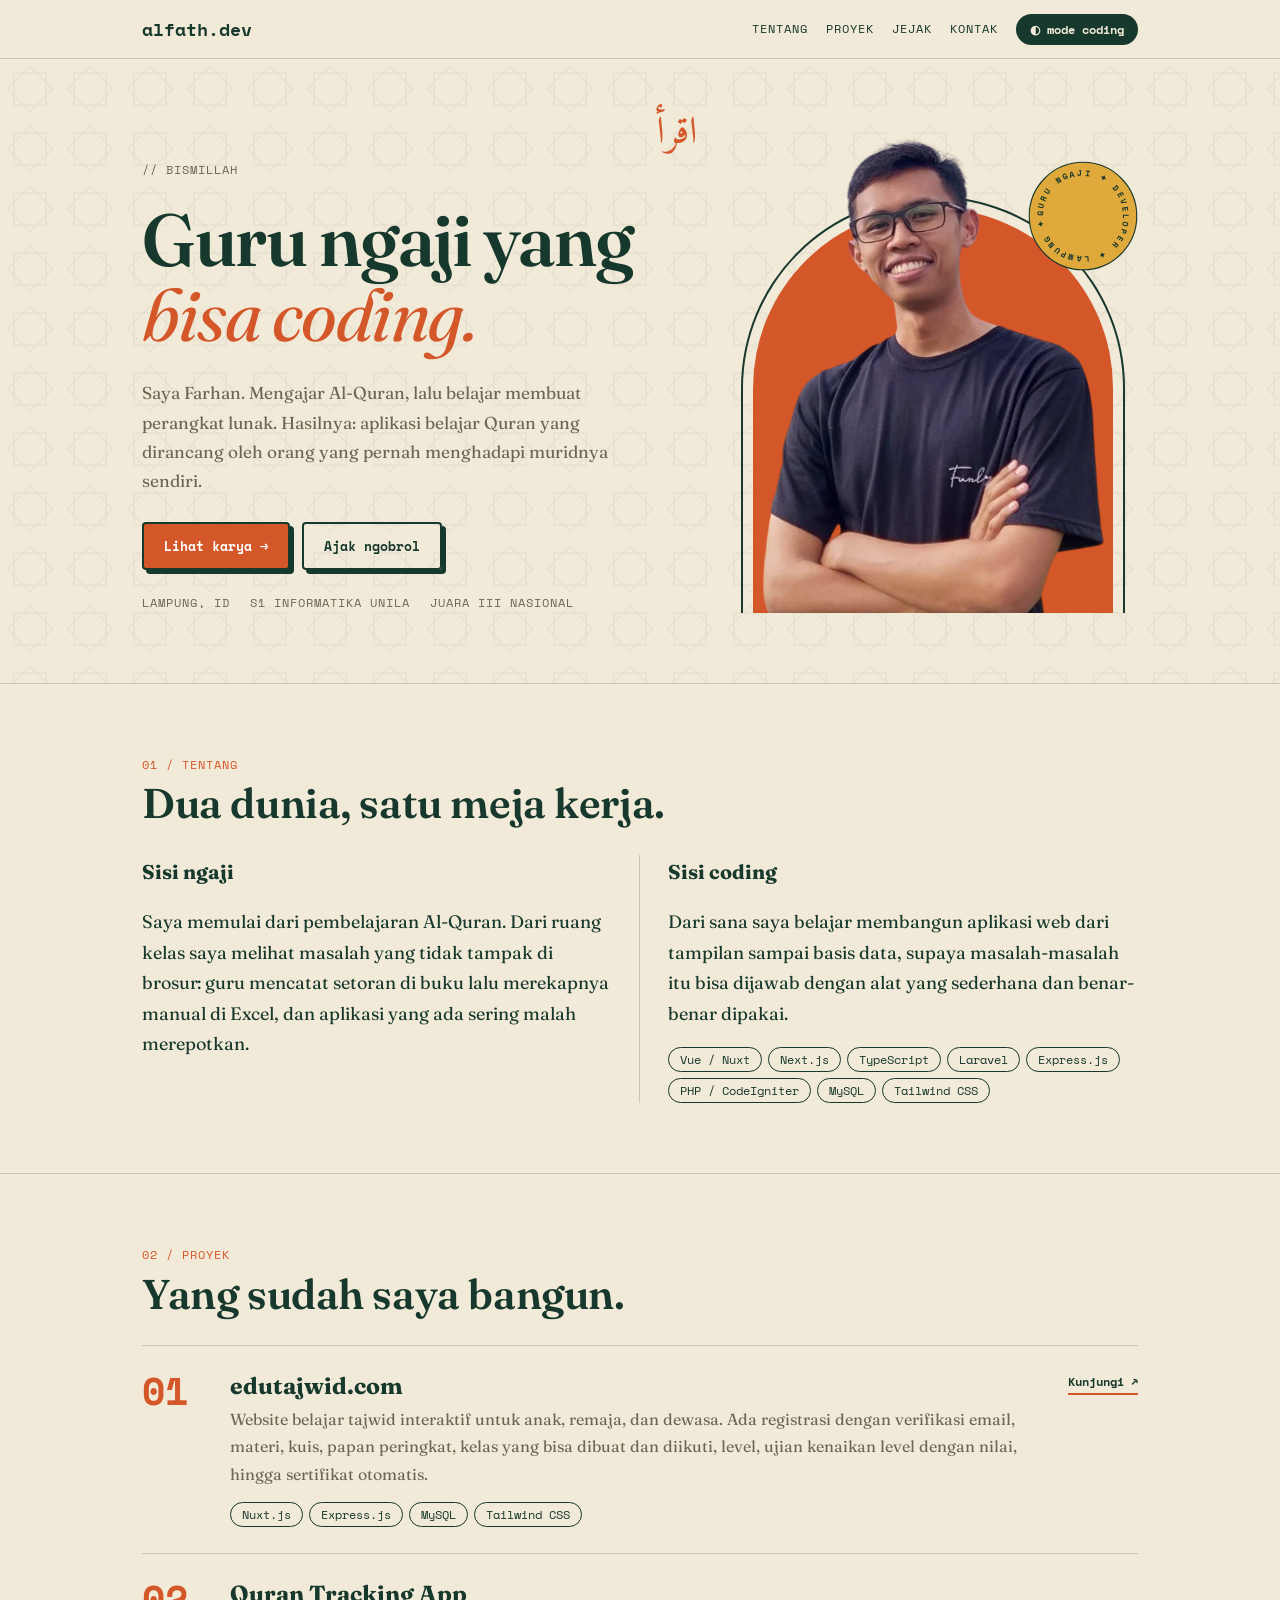
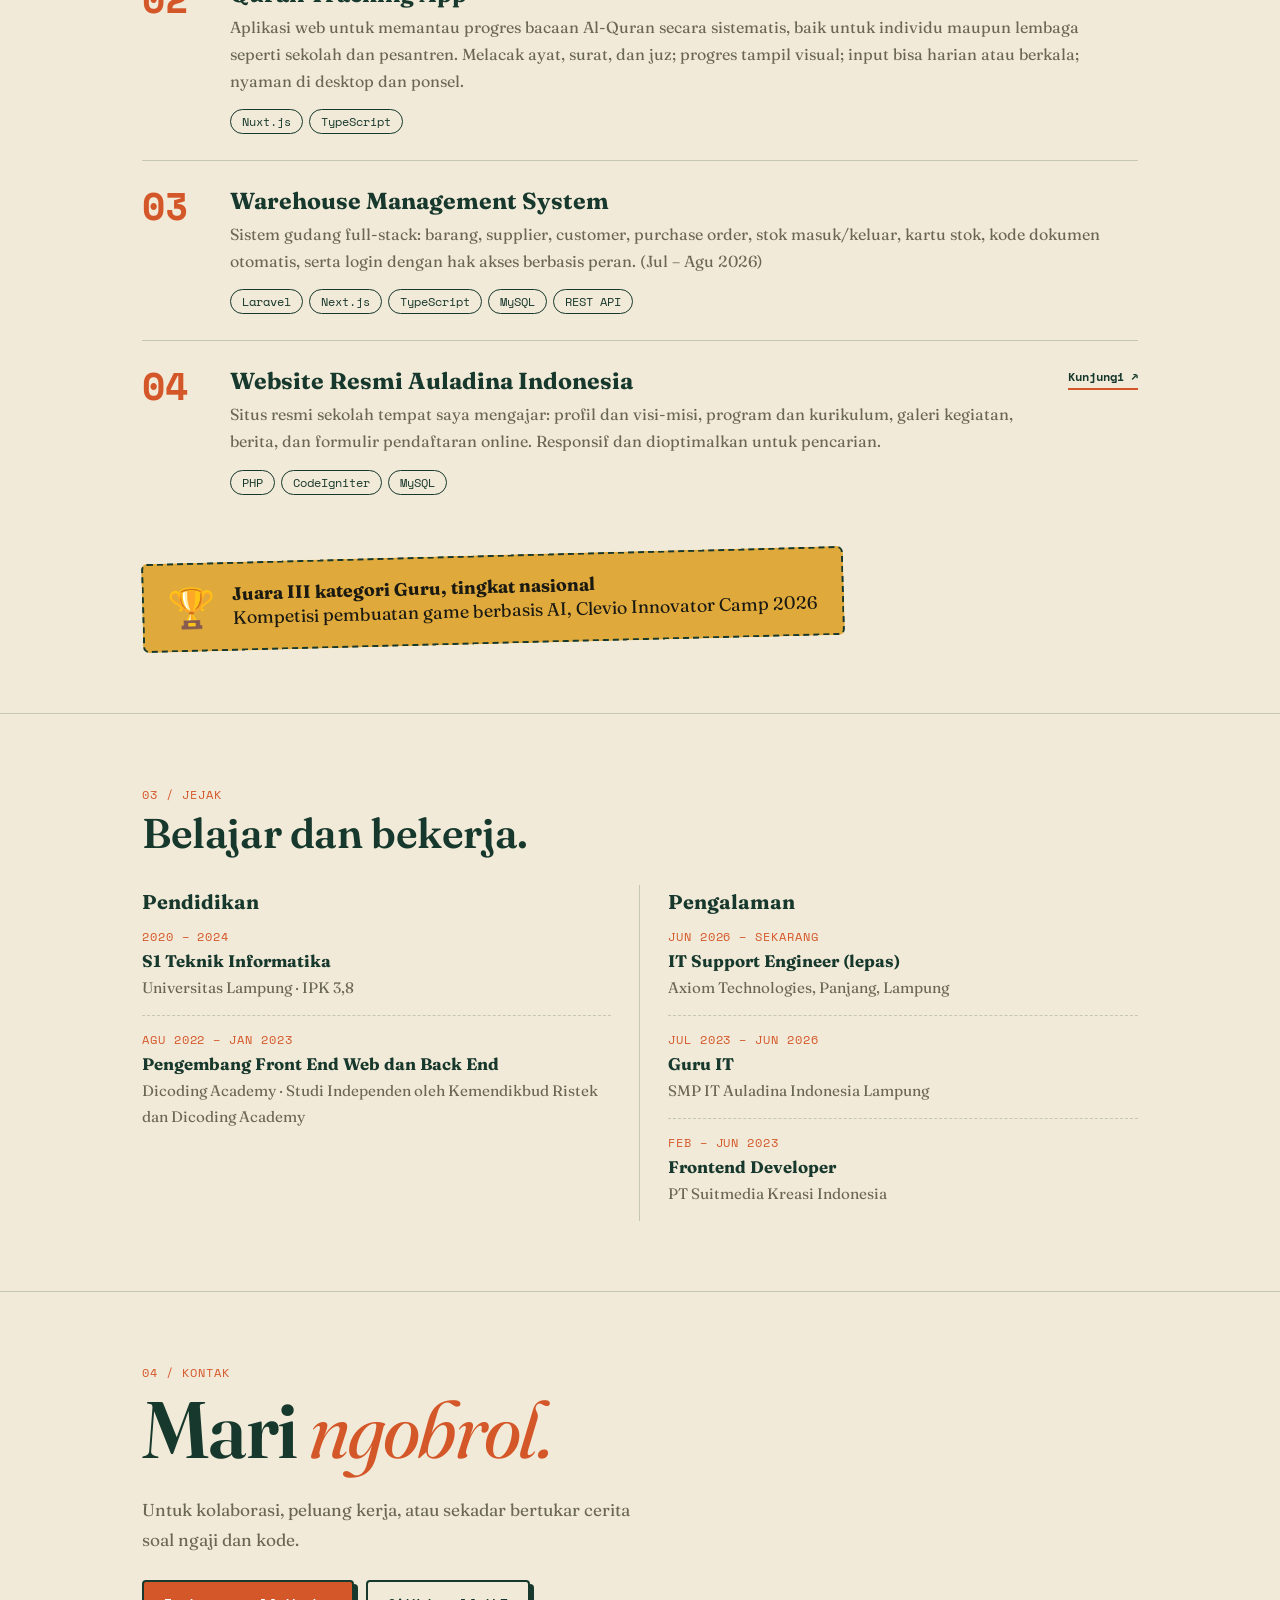
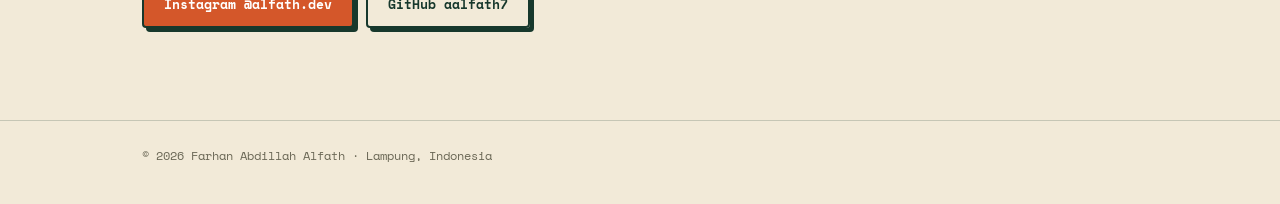
==== index.html @ 5c179ea3 "Add files via upload" ====
<!DOCTYPE html>
<html lang="id" data-mode="ngaji">
<head>
<meta charset="utf-8">
<meta name="viewport" content="width=device-width, initial-scale=1, viewport-fit=cover">
<title>Farhan Abdillah Alfath · Guru Ngaji yang Bisa Coding</title>
<meta name="description" content="Pengajar Al-Quran sekaligus software developer dari Lampung. Membangun aplikasi belajar Quran yang lahir dari ruang kelas.">
<meta property="og:title" content="Farhan Abdillah Alfath · Guru Ngaji yang Bisa Coding">
<meta property="og:description" content="Pengajar Al-Quran sekaligus software developer dari Lampung.">
<link rel="preconnect" href="https://fonts.googleapis.com">
<link rel="preconnect" href="https://fonts.gstatic.com" crossorigin>
<link href="https://fonts.googleapis.com/css2?family=Amiri:wght@400;700&family=Fraunces:ital,opsz,wght@0,9..144,400;0,9..144,600;1,9..144,400;1,9..144,600&family=Space+Mono:wght@400;700&display=swap" rel="stylesheet">
<style>
:root{--bg:#f2ead8;--ink:#17382c;--mut:#6a6755;--acc:#d4572a;--gold:#e0a93b;--line:#17382c33;--emf:"Fraunces",Georgia,serif;--emi:italic;
--serif:"Fraunces",Georgia,serif;--mono:"Space Mono",ui-monospace,Consolas,monospace;
box-sizing:border-box;padding-top:env(safe-area-inset-top,0px);padding-bottom:env(safe-area-inset-bottom,0px)}
[data-mode="coding"]{--bg:#0d1511;--ink:#d8ead6;--mut:#8da392;--acc:#9be564;--gold:#f2c14e;--line:#d8ead633;--emf:"Space Mono",ui-monospace,monospace;--emi:normal}
*{box-sizing:border-box}
html{scroll-behavior:smooth;scroll-padding-top:64px}
body{margin:0;background:var(--bg);color:var(--ink);font:400 18px/1.7 var(--serif);transition:background .4s,color .4s}
a{color:inherit}
.w{max-width:1040px;margin:0 auto;padding:0 22px}
.mono{font-family:var(--mono);font-size:.78rem;letter-spacing:.08em;text-transform:uppercase}
nav{position:sticky;top:0;z-index:9;background:var(--bg);border-bottom:1px solid var(--line)}
nav .w{display:flex;align-items:center;justify-content:space-between;height:58px;gap:12px}
nav a{text-decoration:none;margin-right:18px}
nav a.logo{font-family:var(--mono);font-weight:700;margin:0}
nav .links{display:flex;align-items:center}
#mode{font:700 .75rem var(--mono);background:var(--ink);color:var(--bg);border:0;border-radius:99px;padding:7px 14px;cursor:pointer;white-space:nowrap}
.hero{position:relative;padding:56px 0 70px;overflow:hidden}
.hero::before{content:"";position:absolute;inset:0;background:var(--ink);opacity:.07;-webkit-mask:url("data:image/svg+xml,%3Csvg xmlns='http://www.w3.org/2000/svg' width='60' height='60'%3E%3Cg fill='none' stroke='black' stroke-width='1'%3E%3Crect x='14' y='14' width='32' height='32'/%3E%3Crect x='14' y='14' width='32' height='32' transform='rotate(45 30 30)'/%3E%3C/g%3E%3C/svg%3E");mask:url("data:image/svg+xml,%3Csvg xmlns='http://www.w3.org/2000/svg' width='60' height='60'%3E%3Cg fill='none' stroke='black' stroke-width='1'%3E%3Crect x='14' y='14' width='32' height='32'/%3E%3Crect x='14' y='14' width='32' height='32' transform='rotate(45 30 30)'/%3E%3C/g%3E%3C/svg%3E")}
.hero .w{position:relative;display:grid;grid-template-columns:1.15fr .85fr;gap:30px;align-items:end}
.ar{font-family:"Amiri",serif;direction:rtl;color:var(--acc);font-size:2.4rem;line-height:1;display:block}
h1{font-weight:600;font-size:clamp(2.4rem,7vw,4.6rem);line-height:1.02;margin:.25em 0 .35em;letter-spacing:-.02em}
h1 em{font-family:var(--emf);font-style:var(--emi);font-weight:400;color:var(--acc);display:inline-block}
.lead{max-width:520px;color:var(--mut);font-size:1.08rem}
.cta{display:flex;flex-wrap:wrap;gap:12px;margin:26px 0 22px}
.btn{font:700 .82rem var(--mono);text-decoration:none;padding:12px 20px;border:2px solid var(--ink);border-radius:4px;box-shadow:4px 4px 0 var(--ink);transition:transform .15s,box-shadow .15s}
.btn:hover{transform:translate(2px,2px);box-shadow:2px 2px 0 var(--ink)}
.btn.f{background:var(--acc);color:#fff;border-color:var(--ink)}
[data-mode="coding"] .btn.f{color:#0d1511}
.facts{display:flex;flex-wrap:wrap;gap:8px 20px;color:var(--mut)}
.frame{position:relative;width:min(360px,80vw);aspect-ratio:460/616;justify-self:center}
.arch{position:absolute;inset:16% 0 0;background:var(--acc);border-radius:999px 999px 0 0}
.arch::after{content:"";position:absolute;inset:-12px -12px 0;border:2px solid var(--ink);border-bottom:0;border-radius:999px 999px 0 0}
.frame img{position:absolute;left:0;bottom:0;width:100%;height:auto;z-index:2}
.seal{position:absolute;right:-26px;top:6%;width:112px;z-index:3;animation:spin 22s linear infinite}
.seal text{font:700 14.5px var(--mono);fill:var(--ink);letter-spacing:1px}
.seal circle{fill:var(--gold);stroke:var(--ink);stroke-width:2}
@keyframes spin{to{transform:rotate(360deg)}}
@media (prefers-reduced-motion:reduce){.seal{animation:none}html{scroll-behavior:auto}}
section{padding:70px 0;border-top:1px solid var(--line)}
.lab{color:var(--acc);display:block;margin-bottom:6px}
h2{font-size:clamp(1.8rem,4.5vw,2.6rem);font-weight:600;line-height:1.1;margin:0 0 28px;letter-spacing:-.01em}
.two{display:grid;grid-template-columns:1fr 1fr;gap:0}
.col{padding:0 28px}
.col:first-child{padding-left:0;border-right:1px solid var(--line)}
.col:last-child{padding-right:0}
.col h3{font-size:1.25rem;margin:0 0 8px}
.chips{display:flex;flex-wrap:wrap;gap:6px;margin:14px 0 0;padding:0;list-style:none}
.chips li{font:.74rem var(--mono);border:1px solid var(--ink);border-radius:99px;padding:3px 11px}
.proj{display:grid;grid-template-columns:70px 1fr auto;gap:18px;padding:26px 0;border-top:1px solid var(--line);transition:padding .25s}
.proj:last-child{border-bottom:1px solid var(--line)}
.proj:hover{padding-left:12px}
.num{font:700 2.4rem/1 var(--mono);color:var(--acc)}
.proj h3{font-size:1.45rem;margin:0 0 6px;line-height:1.2}
.proj p{margin:0 0 6px;color:var(--mut);font-size:1rem}
.go{align-self:start;font:700 .78rem var(--mono);text-decoration:none;border-bottom:2px solid var(--acc);padding-bottom:2px;white-space:nowrap}
.rows{list-style:none;margin:0;padding:0}
.rows li{padding:14px 0;border-top:1px dashed var(--line)}
.rows li:first-child{border-top:0;padding-top:0}
.rows b{display:block;font-size:1.05rem}
.rows span{color:var(--mut);font-size:.95rem;display:block}
.rows .mono{color:var(--acc);font-size:.72rem}
.stamp{display:inline-flex;gap:16px;align-items:center;margin-top:34px;padding:18px 24px;border:2px dashed var(--ink);background:var(--gold);color:#1a1a12;transform:rotate(-1.5deg);border-radius:6px}
.stamp big{font-size:2.4rem;line-height:1}
.stamp p{margin:0;line-height:1.35}
.big{font-size:clamp(2.2rem,8vw,5rem);font-weight:600;line-height:1;letter-spacing:-.02em;margin:0 0 26px}
.big em{font-family:var(--emf);font-style:var(--emi);font-weight:400;color:var(--acc)}
footer{padding:26px 0 40px;border-top:1px solid var(--line);color:var(--mut);font:.75rem var(--mono)}
@media (max-width:780px){.hero .w{grid-template-columns:1fr}.frame{order:-1;margin:6px auto 10px}.two{grid-template-columns:1fr}.col,.col:first-child,.col:last-child{padding:0;border:0;margin-bottom:34px}.proj{grid-template-columns:48px 1fr}.go{grid-column:2}.num{font-size:1.7rem}nav .links a{display:none}}
</style>
</head>
<body>
<nav><div class="w"><a class="logo" href="#">alfath.dev</a><div class="links"><a class="mono" href="#tentang">Tentang</a><a class="mono" href="#proyek">Proyek</a><a class="mono" href="#jejak">Jejak</a><a class="mono" href="#kontak">Kontak</a><button id="mode" type="button">◐ mode coding</button></div></div></nav>

<header class="hero"><div class="w">
  <div>
    <span class="ar" aria-hidden="true">اقرأ</span>
    <span class="mono" style="color:var(--mut)">// bismillah</span>
    <h1>Guru ngaji yang <em>bisa coding.</em></h1>
    <p class="lead">Saya Farhan. Mengajar Al-Quran, lalu belajar membuat perangkat lunak. Hasilnya: aplikasi belajar Quran yang dirancang oleh orang yang pernah menghadapi muridnya sendiri.</p>
    <div class="cta"><a class="btn f" href="#proyek">Lihat karya →</a><a class="btn" href="#kontak">Ajak ngobrol</a></div>
    <div class="facts mono"><span>Lampung, ID</span><span>S1 Informatika Unila</span><span>Juara III Nasional</span></div>
  </div>
  <div class="frame">
    <div class="arch"></div>
    <img src="foto.webp" alt="Foto Farhan Abdillah Alfath, tersenyum dengan tangan bersedekap" width="460" height="616">
    <svg class="seal" viewBox="0 0 200 200" aria-hidden="true"><circle cx="100" cy="100" r="96"/><defs><path id="ring" d="M100,100 m-72,0 a72,72 0 1,1 144,0 a72,72 0 1,1 -144,0"/></defs><text><textPath href="#ring" textLength="445">GURU NGAJI ✦ DEVELOPER ✦ LAMPUNG ✦</textPath></text></svg>
  </div>
</div></header>

<section id="tentang"><div class="w">
  <span class="lab mono">01 / Tentang</span>
  <h2>Dua dunia, satu meja kerja.</h2>
  <div class="two">
    <div class="col"><h3>Sisi ngaji</h3><p>Saya memulai dari pembelajaran Al-Quran. Dari ruang kelas saya melihat masalah yang tidak tampak di brosur: guru mencatat setoran di buku lalu merekapnya manual di Excel, dan aplikasi yang ada sering malah merepotkan.</p></div>
    <div class="col"><h3>Sisi coding</h3><p>Dari sana saya belajar membangun aplikasi web dari tampilan sampai basis data, supaya masalah-masalah itu bisa dijawab dengan alat yang sederhana dan benar-benar dipakai.</p>
      <ul class="chips"><li>Vue / Nuxt</li><li>Next.js</li><li>TypeScript</li><li>Laravel</li><li>Express.js</li><li>PHP / CodeIgniter</li><li>MySQL</li><li>Tailwind CSS</li></ul></div>
  </div>
</div></section>

<section id="proyek"><div class="w">
  <span class="lab mono">02 / Proyek</span>
  <h2>Yang sudah saya bangun.</h2>
  <article class="proj"><div class="num">01</div><div>
    <h3>edutajwid.com</h3>
    <p>Website belajar tajwid interaktif untuk anak, remaja, dan dewasa. Ada registrasi dengan verifikasi email, materi, kuis, papan peringkat, kelas yang bisa dibuat dan diikuti, level, ujian kenaikan level dengan nilai, hingga sertifikat otomatis.</p>
    <ul class="chips"><li>Nuxt.js</li><li>Express.js</li><li>MySQL</li><li>Tailwind CSS</li></ul></div>
    <a class="go" href="https://edutajwid.com" target="_blank" rel="noopener">Kunjungi ↗</a></article>
  <article class="proj"><div class="num">02</div><div>
    <h3>Quran Tracking App</h3>
    <p>Aplikasi web untuk memantau progres bacaan Al-Quran secara sistematis, baik untuk individu maupun lembaga seperti sekolah dan pesantren. Melacak ayat, surat, dan juz; progres tampil visual; input bisa harian atau berkala; nyaman di desktop dan ponsel.</p>
    <ul class="chips"><li>Nuxt.js</li><li>TypeScript</li></ul></div></article>
  <article class="proj"><div class="num">03</div><div>
    <h3>Warehouse Management System</h3>
    <p>Sistem gudang full-stack: barang, supplier, customer, purchase order, stok masuk/keluar, kartu stok, kode dokumen otomatis, serta login dengan hak akses berbasis peran. (Jul – Agu 2026)</p>
    <ul class="chips"><li>Laravel</li><li>Next.js</li><li>TypeScript</li><li>MySQL</li><li>REST API</li></ul></div></article>
  <article class="proj"><div class="num">04</div><div>
    <h3>Website Resmi Auladina Indonesia</h3>
    <p>Situs resmi sekolah tempat saya mengajar: profil dan visi-misi, program dan kurikulum, galeri kegiatan, berita, dan formulir pendaftaran online. Responsif dan dioptimalkan untuk pencarian.</p>
    <ul class="chips"><li>PHP</li><li>CodeIgniter</li><li>MySQL</li></ul></div>
    <a class="go" href="https://auladinaindonesia.sch.id" target="_blank" rel="noopener">Kunjungi ↗</a></article>
  <div class="stamp"><big>🏆</big><p><b>Juara III kategori Guru, tingkat nasional</b><br>Kompetisi pembuatan game berbasis AI, Clevio Innovator Camp 2026</p></div>
</div></section>

<section id="jejak"><div class="w">
  <span class="lab mono">03 / Jejak</span>
  <h2>Belajar dan bekerja.</h2>
  <div class="two">
    <div class="col"><h3>Pendidikan</h3>
      <ul class="rows">
        <li><span class="mono">2020 – 2024</span><b>S1 Teknik Informatika</b><span>Universitas Lampung · IPK 3,8</span></li>
        <li><span class="mono">Agu 2022 – Jan 2023</span><b>Pengembang Front End Web dan Back End</b><span>Dicoding Academy · Studi Independen oleh Kemendikbud Ristek dan Dicoding Academy</span></li>
      </ul></div>
    <div class="col"><h3>Pengalaman</h3>
      <ul class="rows">
        <li><span class="mono">Jun 2026 – sekarang</span><b>IT Support Engineer (lepas)</b><span>Axiom Technologies, Panjang, Lampung</span></li>
        <li><span class="mono">Jul 2023 – Jun 2026</span><b>Guru IT</b><span>SMP IT Auladina Indonesia Lampung</span></li>
        <li><span class="mono">Feb – Jun 2023</span><b>Frontend Developer</b><span>PT Suitmedia Kreasi Indonesia</span></li>
      </ul></div>
  </div>
</div></section>

<section id="kontak"><div class="w">
  <span class="lab mono">04 / Kontak</span>
  <p class="big">Mari <em>ngobrol.</em></p>
  <p class="lead" style="margin-bottom:24px">Untuk kolaborasi, peluang kerja, atau sekadar bertukar cerita soal ngaji dan kode.</p>
  <div class="cta"><a class="btn f" href="https://instagram.com/alfath.dev" target="_blank" rel="noopener">Instagram @alfath.dev</a><a class="btn" href="https://github.com/aalfath7" target="_blank" rel="noopener">GitHub aalfath7</a></div>
</div></section>

<footer><div class="w">© 2026 Farhan Abdillah Alfath · Lampung, Indonesia</div></footer>

<script>
const r=document.documentElement,b=document.getElementById("mode");
function setMode(m){r.dataset.mode=m;b.textContent=m==="coding"?"◐ mode ngaji":"◐ mode coding"}
setMode(matchMedia("(prefers-color-scheme: dark)").matches?"coding":"ngaji");
b.onclick=()=>setMode(r.dataset.mode==="coding"?"ngaji":"coding");
</script>
</body>
</html>
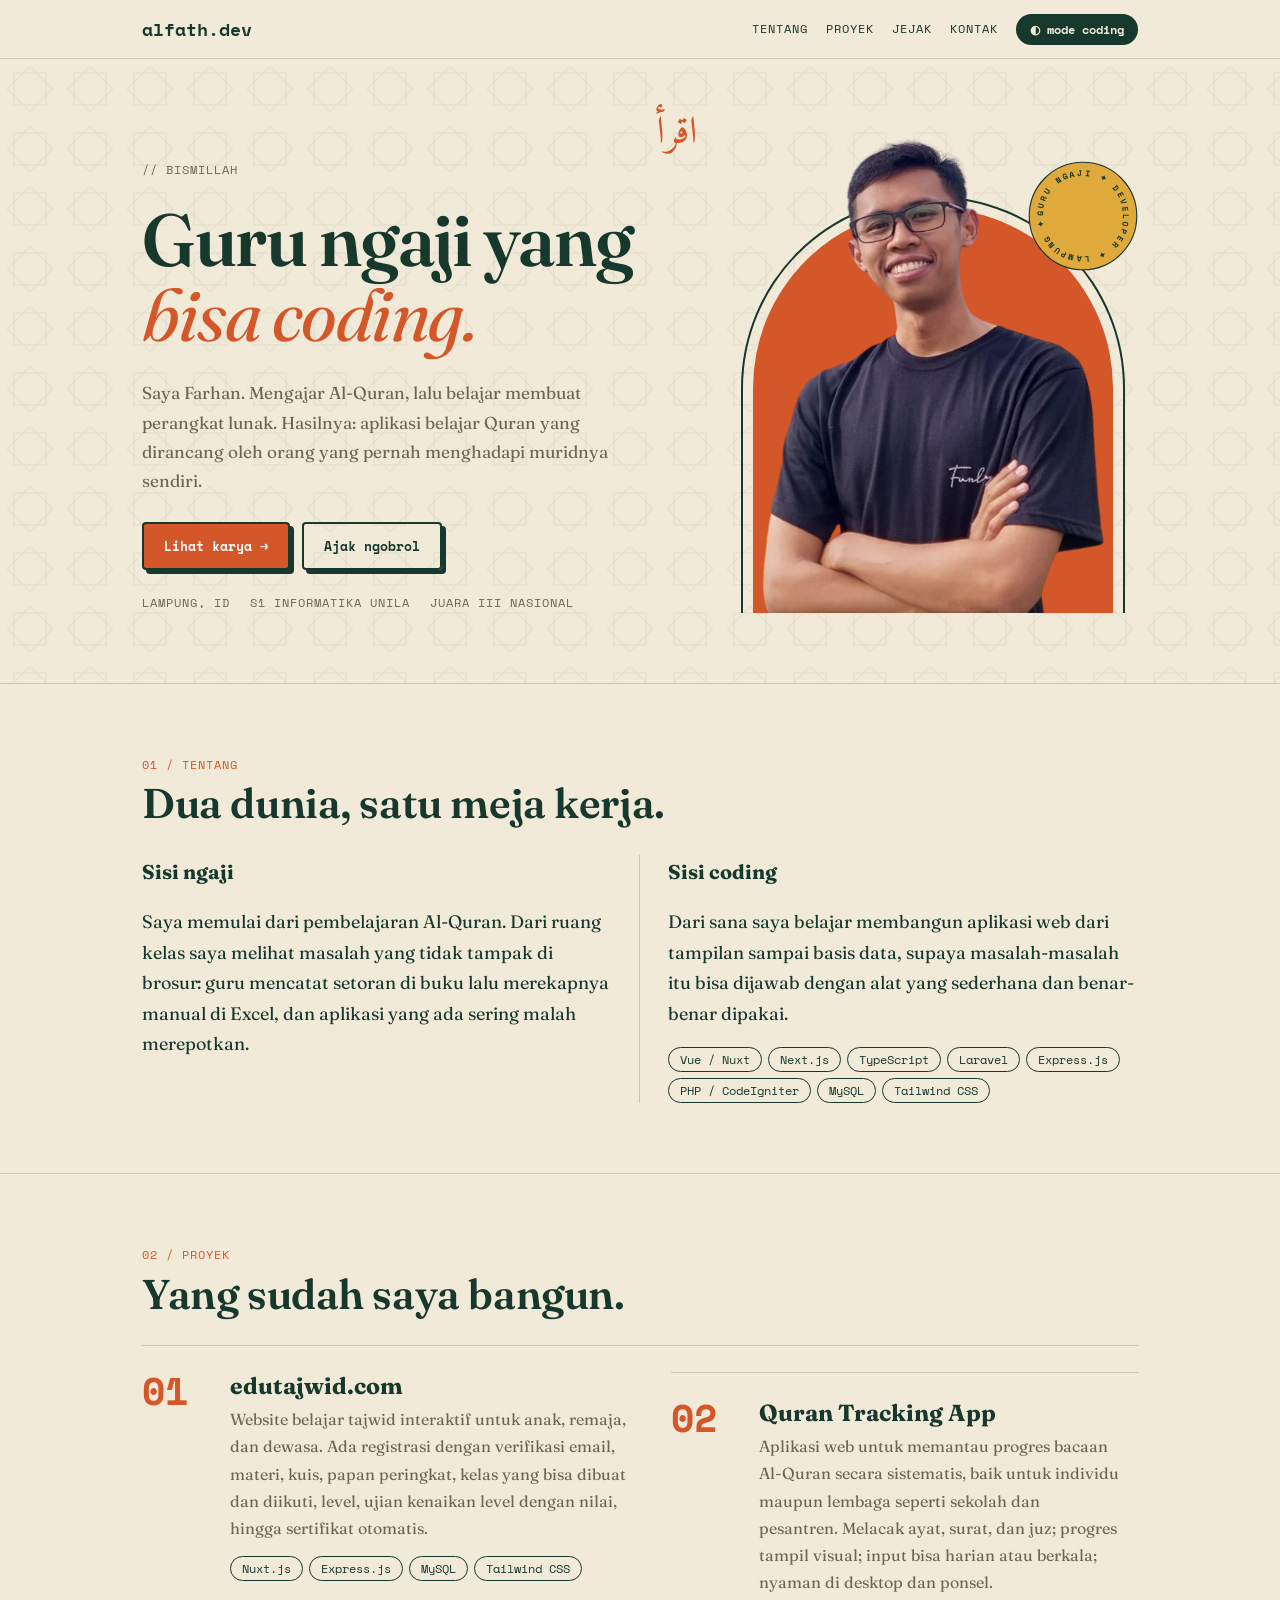
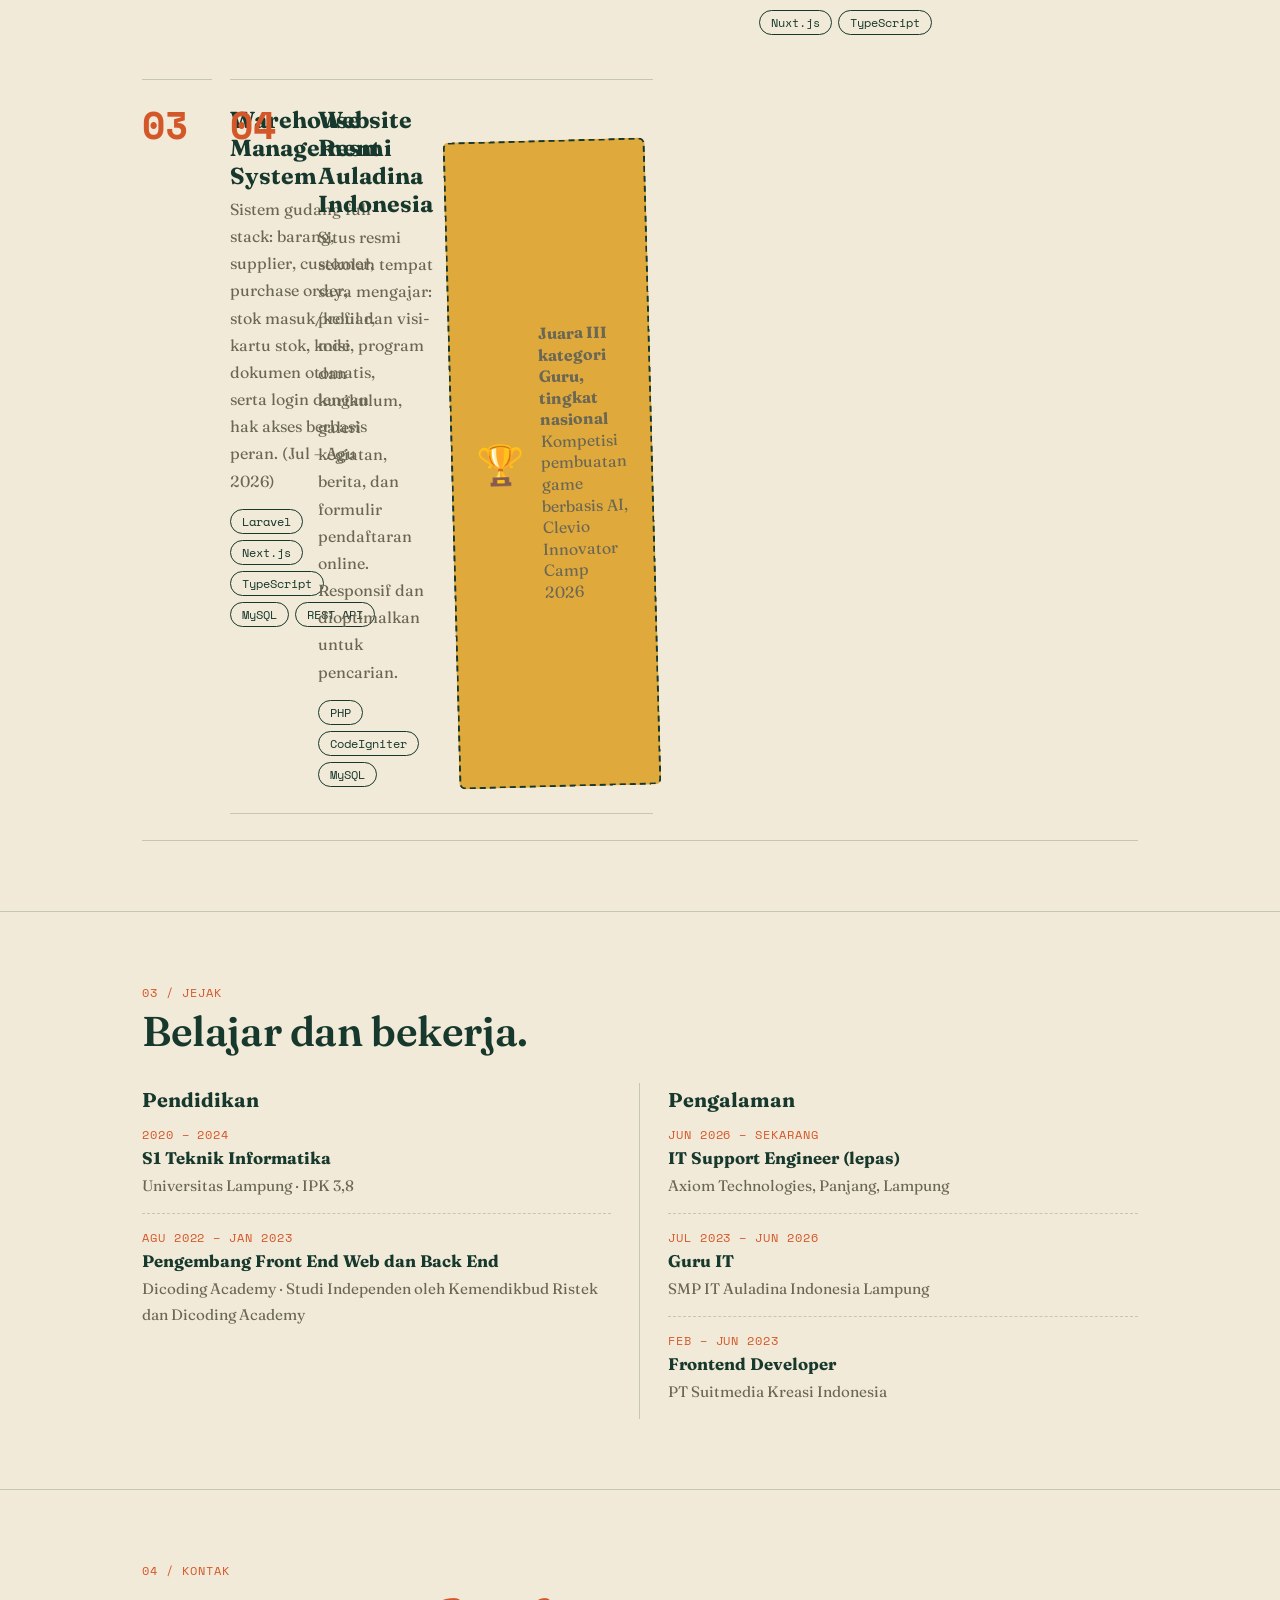
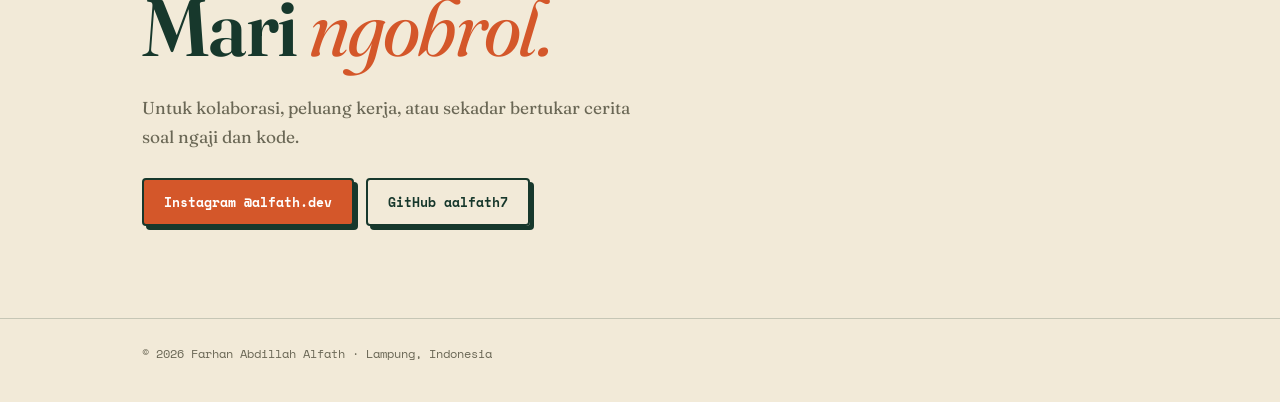
==== commit d3f1985b: "Update index.html" ====
--- a/index.html
+++ b/index.html
@@ -117,7 +117,7 @@
     <h3>edutajwid.com</h3>
     <p>Website belajar tajwid interaktif untuk anak, remaja, dan dewasa. Ada registrasi dengan verifikasi email, materi, kuis, papan peringkat, kelas yang bisa dibuat dan diikuti, level, ujian kenaikan level dengan nilai, hingga sertifikat otomatis.</p>
     <ul class="chips"><li>Nuxt.js</li><li>Express.js</li><li>MySQL</li><li>Tailwind CSS</li></ul></div>
-    <a class="go" href="https://edutajwid.com" target="_blank" rel="noopener">Kunjungi ↗</a></article>
+    <!-- <a class="go" href="https://edutajwid.com" target="_blank" rel="noopener">Kunjungi ↗</a></article> -->
   <article class="proj"><div class="num">02</div><div>
     <h3>Quran Tracking App</h3>
     <p>Aplikasi web untuk memantau progres bacaan Al-Quran secara sistematis, baik untuk individu maupun lembaga seperti sekolah dan pesantren. Melacak ayat, surat, dan juz; progres tampil visual; input bisa harian atau berkala; nyaman di desktop dan ponsel.</p>
@@ -130,7 +130,7 @@
     <h3>Website Resmi Auladina Indonesia</h3>
     <p>Situs resmi sekolah tempat saya mengajar: profil dan visi-misi, program dan kurikulum, galeri kegiatan, berita, dan formulir pendaftaran online. Responsif dan dioptimalkan untuk pencarian.</p>
     <ul class="chips"><li>PHP</li><li>CodeIgniter</li><li>MySQL</li></ul></div>
-    <a class="go" href="https://auladinaindonesia.sch.id" target="_blank" rel="noopener">Kunjungi ↗</a></article>
+    <!-- <a class="go" href="https://auladinaindonesia.sch.id" target="_blank" rel="noopener">Kunjungi ↗</a></article> -->
   <div class="stamp"><big>🏆</big><p><b>Juara III kategori Guru, tingkat nasional</b><br>Kompetisi pembuatan game berbasis AI, Clevio Innovator Camp 2026</p></div>
 </div></section>
 
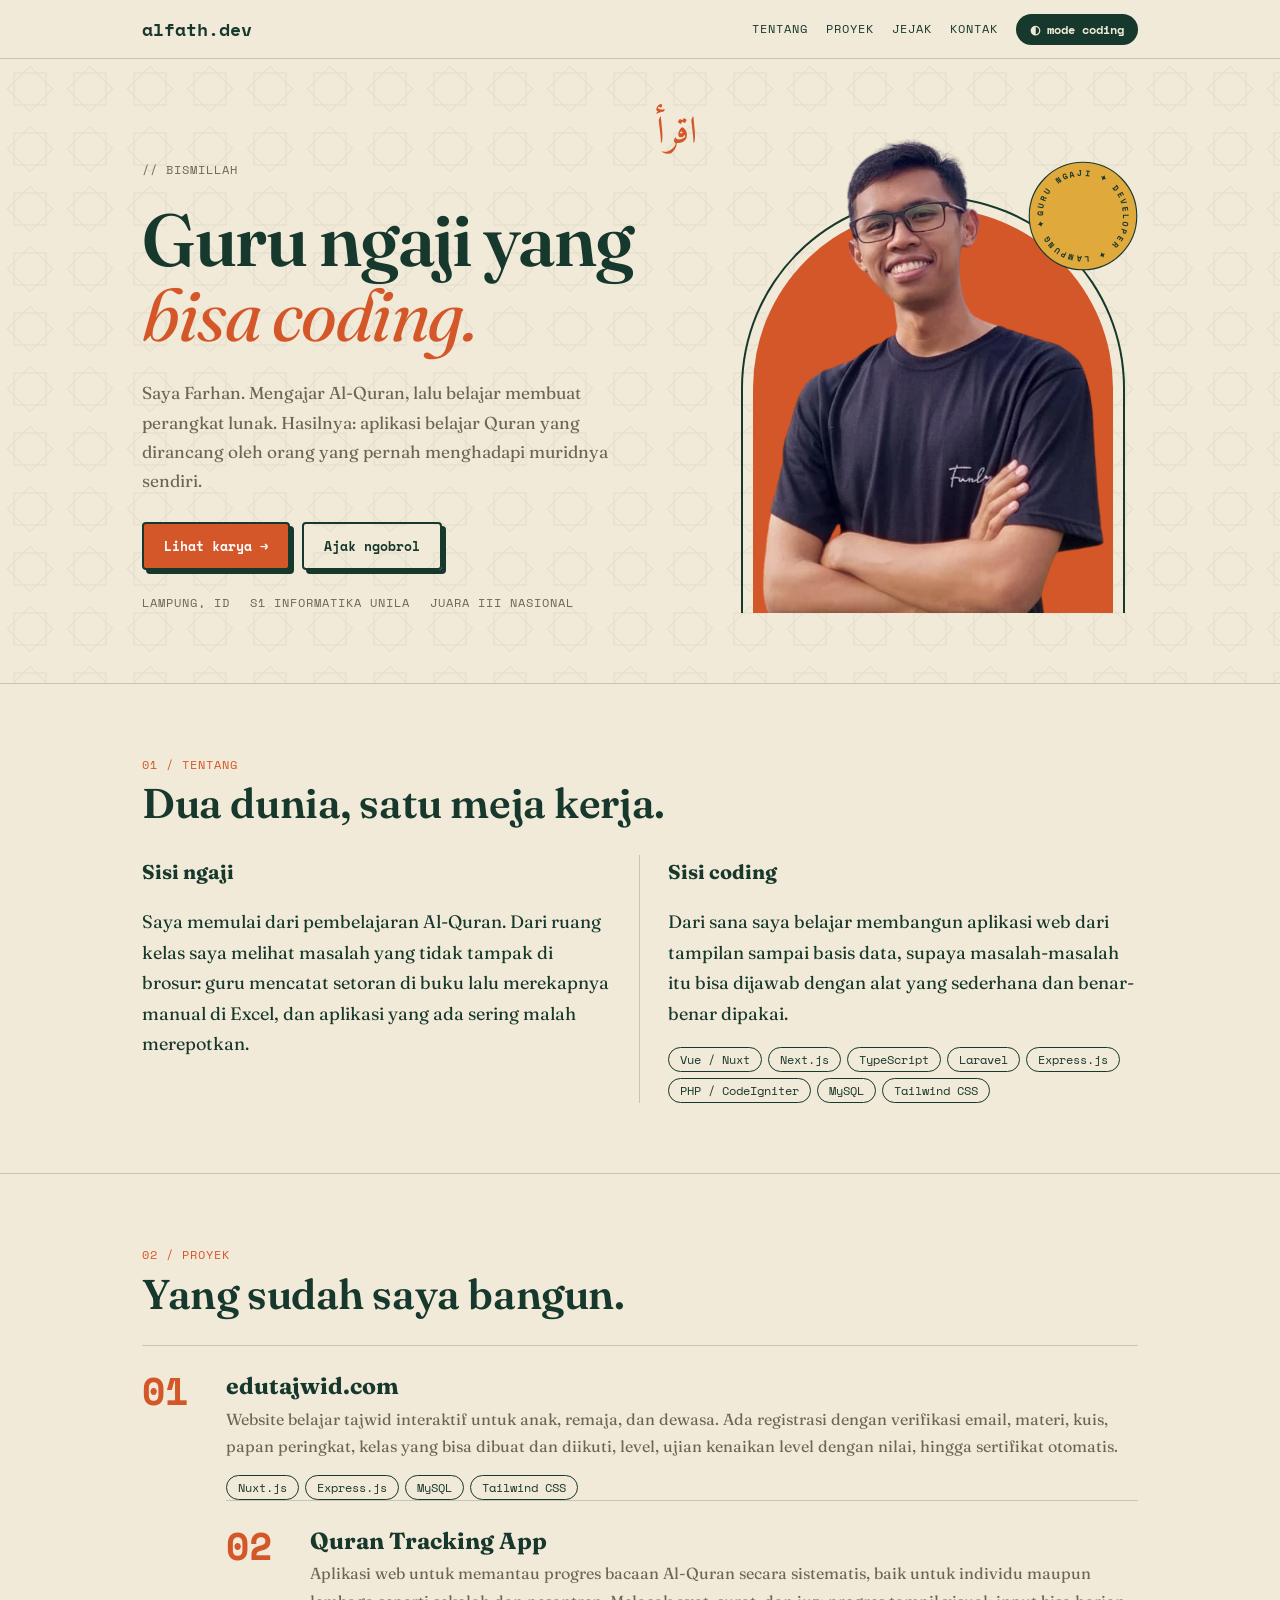
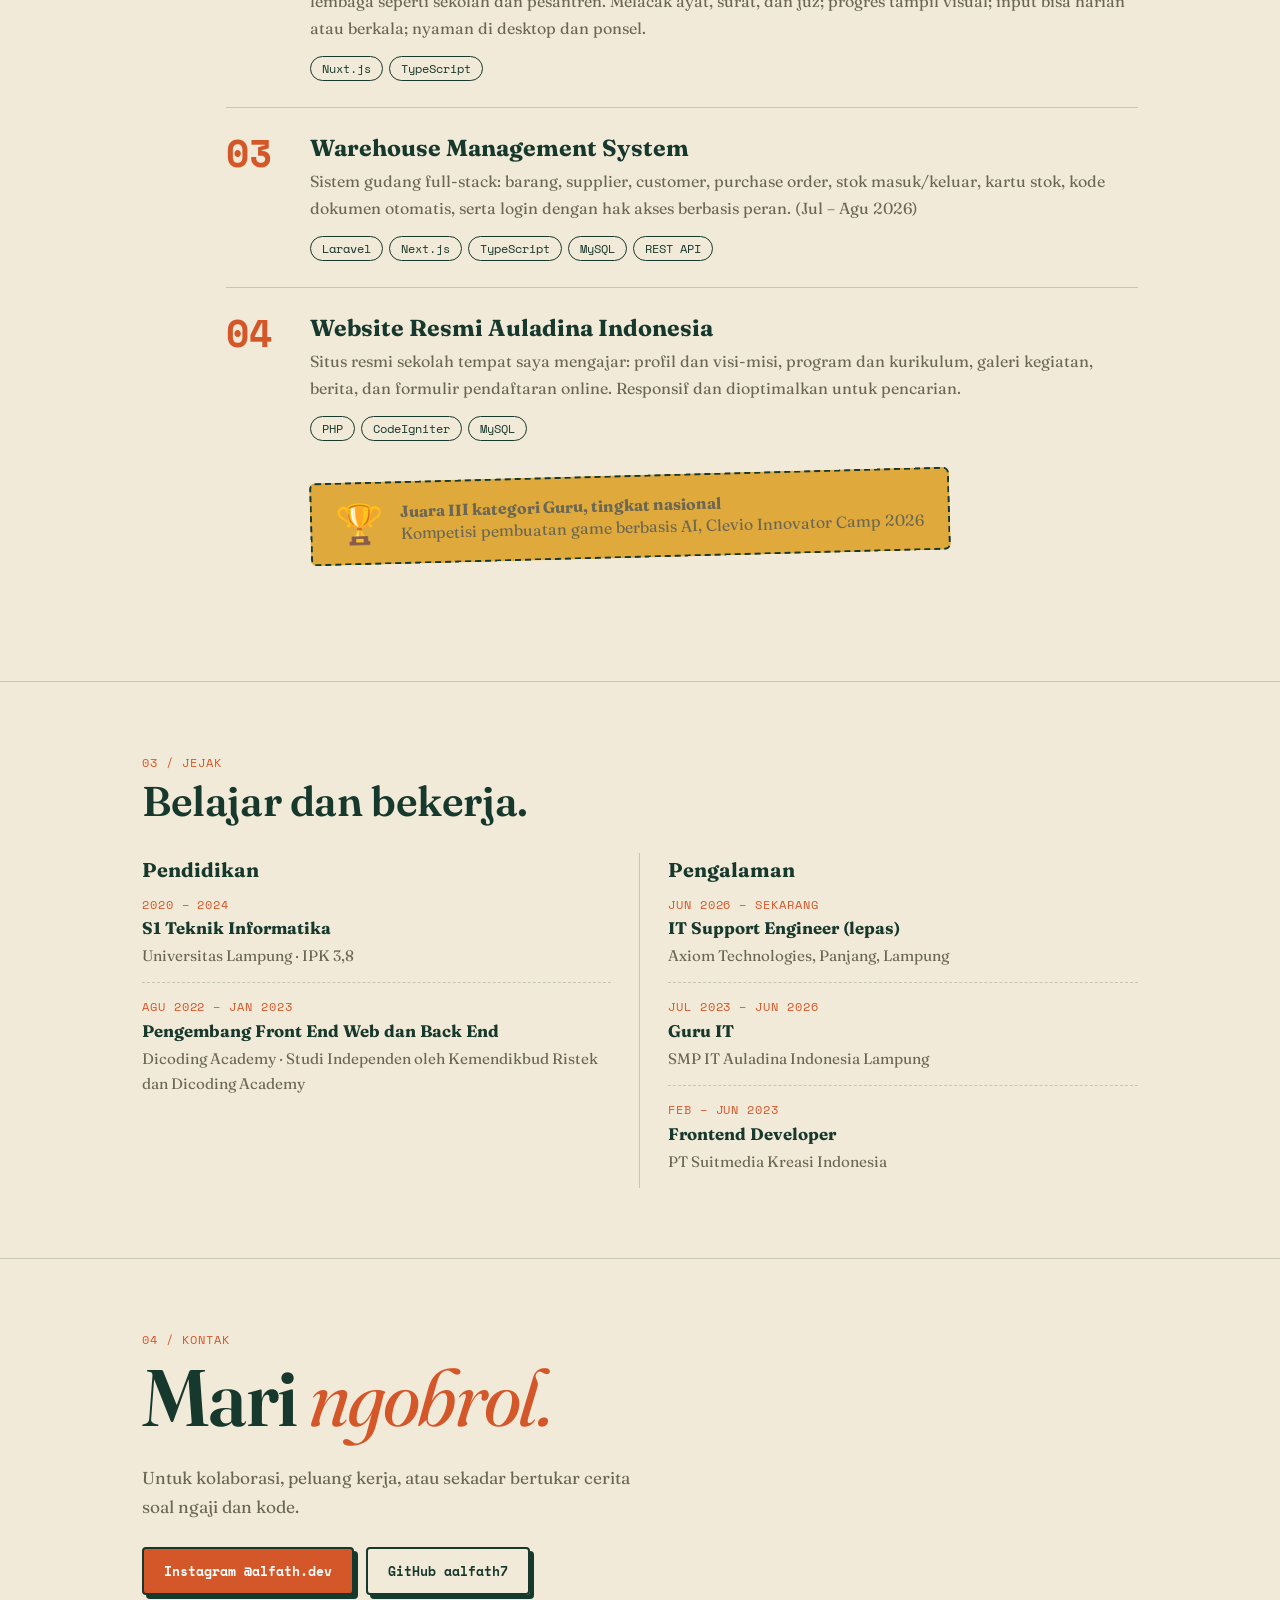
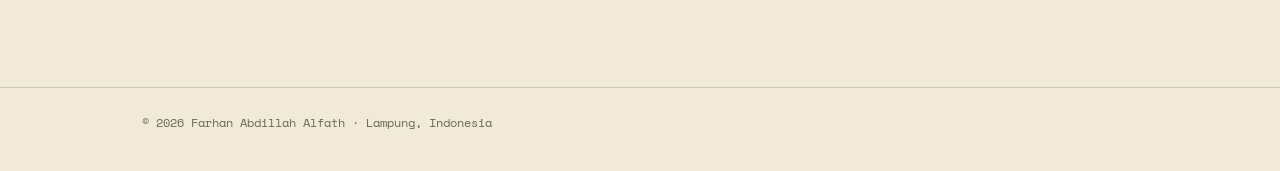
==== commit eaefa707: "Refactor styles and update project links in index.html" ====
--- a/index.html
+++ b/index.html
@@ -53,32 +53,32 @@
 .lab{color:var(--acc);display:block;margin-bottom:6px}
 h2{font-size:clamp(1.8rem,4.5vw,2.6rem);font-weight:600;line-height:1.1;margin:0 0 28px;letter-spacing:-.01em}
 .two{display:grid;grid-template-columns:1fr 1fr;gap:0}
-.col{padding:0 28px}
+.col{padding:0 28px;min-width:0}
 .col:first-child{padding-left:0;border-right:1px solid var(--line)}
 .col:last-child{padding-right:0}
 .col h3{font-size:1.25rem;margin:0 0 8px}
 .chips{display:flex;flex-wrap:wrap;gap:6px;margin:14px 0 0;padding:0;list-style:none}
 .chips li{font:.74rem var(--mono);border:1px solid var(--ink);border-radius:99px;padding:3px 11px}
-.proj{display:grid;grid-template-columns:70px 1fr auto;gap:18px;padding:26px 0;border-top:1px solid var(--line);transition:padding .25s}
-.proj:last-child{border-bottom:1px solid var(--line)}
-.proj:hover{padding-left:12px}
-.num{font:700 2.4rem/1 var(--mono);color:var(--acc)}
+.proj{position:relative;padding:26px 0 26px 84px;border-top:1px solid var(--line)}
+.proj:nth-of-type(4){border-bottom:1px solid var(--line)}
+.num{position:absolute;left:0;top:26px;font:700 2.4rem/1 var(--mono);color:var(--acc);transition:transform .2s}
+.proj:hover .num{transform:translateX(4px)}
 .proj h3{font-size:1.45rem;margin:0 0 6px;line-height:1.2}
 .proj p{margin:0 0 6px;color:var(--mut);font-size:1rem}
-.go{align-self:start;font:700 .78rem var(--mono);text-decoration:none;border-bottom:2px solid var(--acc);padding-bottom:2px;white-space:nowrap}
+.go{display:inline-block;margin-top:10px;font:700 .78rem var(--mono);text-decoration:none;border-bottom:2px solid var(--acc);padding-bottom:2px}
 .rows{list-style:none;margin:0;padding:0}
 .rows li{padding:14px 0;border-top:1px dashed var(--line)}
 .rows li:first-child{border-top:0;padding-top:0}
 .rows b{display:block;font-size:1.05rem}
 .rows span{color:var(--mut);font-size:.95rem;display:block}
 .rows .mono{color:var(--acc);font-size:.72rem}
-.stamp{display:inline-flex;gap:16px;align-items:center;margin-top:34px;padding:18px 24px;border:2px dashed var(--ink);background:var(--gold);color:#1a1a12;transform:rotate(-1.5deg);border-radius:6px}
-.stamp big{font-size:2.4rem;line-height:1}
-.stamp p{margin:0;line-height:1.35}
+.stamp{display:flex;width:fit-content;max-width:100%;gap:16px;align-items:center;margin-top:34px;padding:18px 24px;border:2px dashed var(--ink);background:var(--gold);color:#1a1a12;transform:rotate(-1.5deg);border-radius:6px}
+.stamp .tr{font-size:2.4rem;line-height:1;flex:none}
+.stamp p{margin:0;line-height:1.35;min-width:0}
 .big{font-size:clamp(2.2rem,8vw,5rem);font-weight:600;line-height:1;letter-spacing:-.02em;margin:0 0 26px}
 .big em{font-family:var(--emf);font-style:var(--emi);font-weight:400;color:var(--acc)}
 footer{padding:26px 0 40px;border-top:1px solid var(--line);color:var(--mut);font:.75rem var(--mono)}
-@media (max-width:780px){.hero .w{grid-template-columns:1fr}.frame{order:-1;margin:6px auto 10px}.two{grid-template-columns:1fr}.col,.col:first-child,.col:last-child{padding:0;border:0;margin-bottom:34px}.proj{grid-template-columns:48px 1fr}.go{grid-column:2}.num{font-size:1.7rem}nav .links a{display:none}}
+@media (max-width:780px){.hero .w{grid-template-columns:1fr}.frame{order:-1;margin:6px auto 10px}.two{grid-template-columns:1fr}.col,.col:first-child,.col:last-child{padding:0;border:0;margin-bottom:34px}.proj{padding-left:54px}.num{font-size:1.7rem}nav .links a{display:none}}
 </style>
 </head>
 <body>
@@ -117,7 +117,6 @@
     <h3>edutajwid.com</h3>
     <p>Website belajar tajwid interaktif untuk anak, remaja, dan dewasa. Ada registrasi dengan verifikasi email, materi, kuis, papan peringkat, kelas yang bisa dibuat dan diikuti, level, ujian kenaikan level dengan nilai, hingga sertifikat otomatis.</p>
     <ul class="chips"><li>Nuxt.js</li><li>Express.js</li><li>MySQL</li><li>Tailwind CSS</li></ul></div>
-    <!-- <a class="go" href="https://edutajwid.com" target="_blank" rel="noopener">Kunjungi ↗</a></article> -->
   <article class="proj"><div class="num">02</div><div>
     <h3>Quran Tracking App</h3>
     <p>Aplikasi web untuk memantau progres bacaan Al-Quran secara sistematis, baik untuk individu maupun lembaga seperti sekolah dan pesantren. Melacak ayat, surat, dan juz; progres tampil visual; input bisa harian atau berkala; nyaman di desktop dan ponsel.</p>
@@ -130,8 +129,7 @@
     <h3>Website Resmi Auladina Indonesia</h3>
     <p>Situs resmi sekolah tempat saya mengajar: profil dan visi-misi, program dan kurikulum, galeri kegiatan, berita, dan formulir pendaftaran online. Responsif dan dioptimalkan untuk pencarian.</p>
     <ul class="chips"><li>PHP</li><li>CodeIgniter</li><li>MySQL</li></ul></div>
-    <!-- <a class="go" href="https://auladinaindonesia.sch.id" target="_blank" rel="noopener">Kunjungi ↗</a></article> -->
-  <div class="stamp"><big>🏆</big><p><b>Juara III kategori Guru, tingkat nasional</b><br>Kompetisi pembuatan game berbasis AI, Clevio Innovator Camp 2026</p></div>
+  <div class="stamp"><span class="tr">🏆</span><p><b>Juara III kategori Guru, tingkat nasional</b><br>Kompetisi pembuatan game berbasis AI, Clevio Innovator Camp 2026</p></div>
 </div></section>
 
 <section id="jejak"><div class="w">
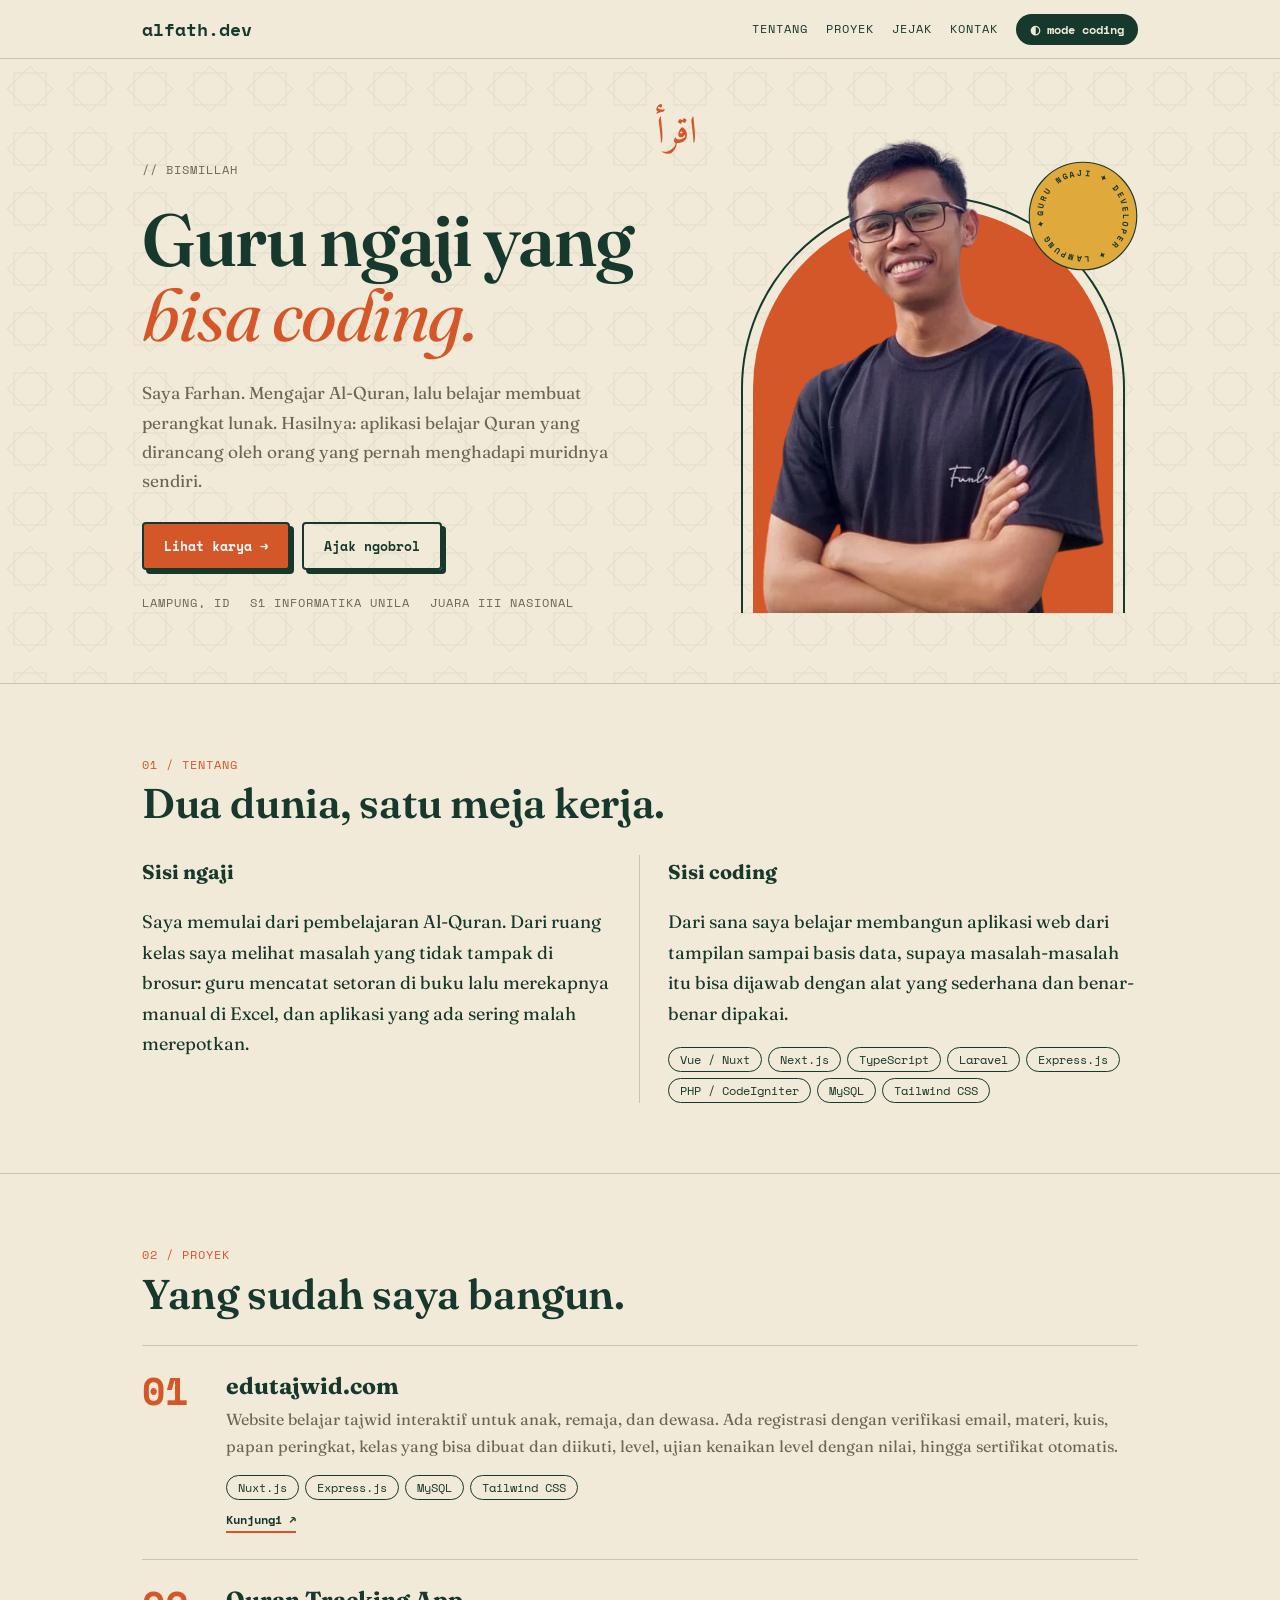
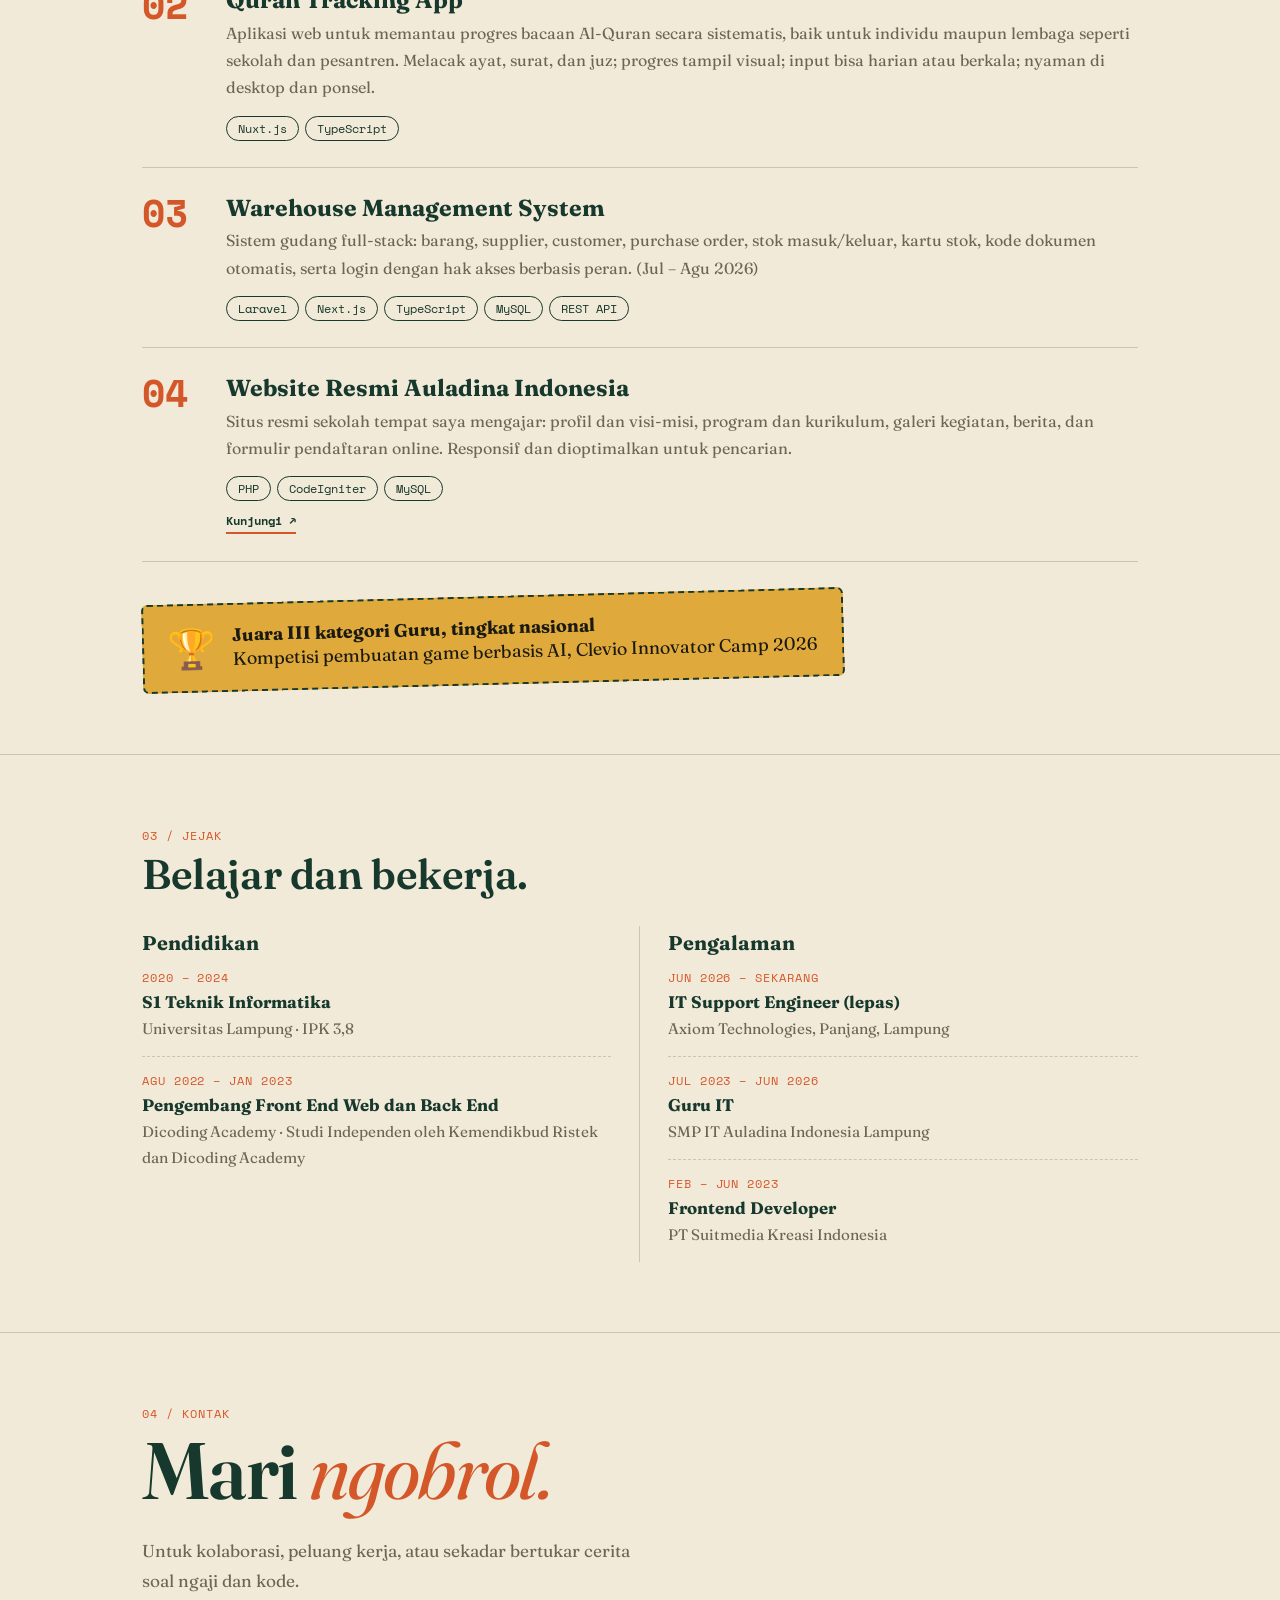
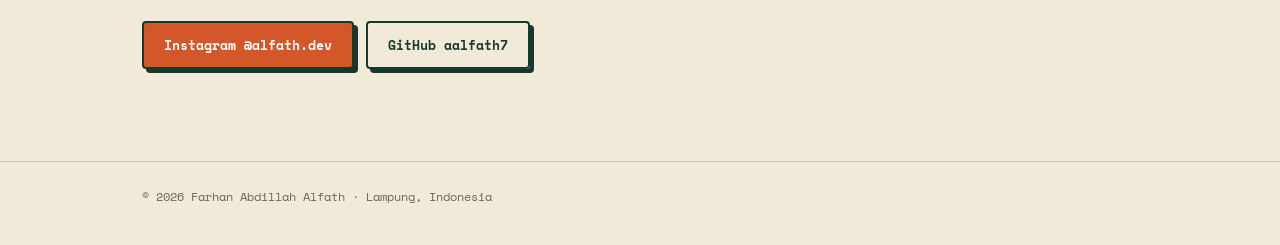
==== commit 92d8deca: "Add links to project articles in index.html" ====
--- a/index.html
+++ b/index.html
@@ -117,6 +117,7 @@
     <h3>edutajwid.com</h3>
     <p>Website belajar tajwid interaktif untuk anak, remaja, dan dewasa. Ada registrasi dengan verifikasi email, materi, kuis, papan peringkat, kelas yang bisa dibuat dan diikuti, level, ujian kenaikan level dengan nilai, hingga sertifikat otomatis.</p>
     <ul class="chips"><li>Nuxt.js</li><li>Express.js</li><li>MySQL</li><li>Tailwind CSS</li></ul></div>
+    <a class="go" href="https://edutajwid.com" target="_blank" rel="noopener">Kunjungi ↗</a></article>
   <article class="proj"><div class="num">02</div><div>
     <h3>Quran Tracking App</h3>
     <p>Aplikasi web untuk memantau progres bacaan Al-Quran secara sistematis, baik untuk individu maupun lembaga seperti sekolah dan pesantren. Melacak ayat, surat, dan juz; progres tampil visual; input bisa harian atau berkala; nyaman di desktop dan ponsel.</p>
@@ -129,6 +130,7 @@
     <h3>Website Resmi Auladina Indonesia</h3>
     <p>Situs resmi sekolah tempat saya mengajar: profil dan visi-misi, program dan kurikulum, galeri kegiatan, berita, dan formulir pendaftaran online. Responsif dan dioptimalkan untuk pencarian.</p>
     <ul class="chips"><li>PHP</li><li>CodeIgniter</li><li>MySQL</li></ul></div>
+    <a class="go" href="https://auladinaindonesia.sch.id" target="_blank" rel="noopener">Kunjungi ↗</a></article>
   <div class="stamp"><span class="tr">🏆</span><p><b>Juara III kategori Guru, tingkat nasional</b><br>Kompetisi pembuatan game berbasis AI, Clevio Innovator Camp 2026</p></div>
 </div></section>
 
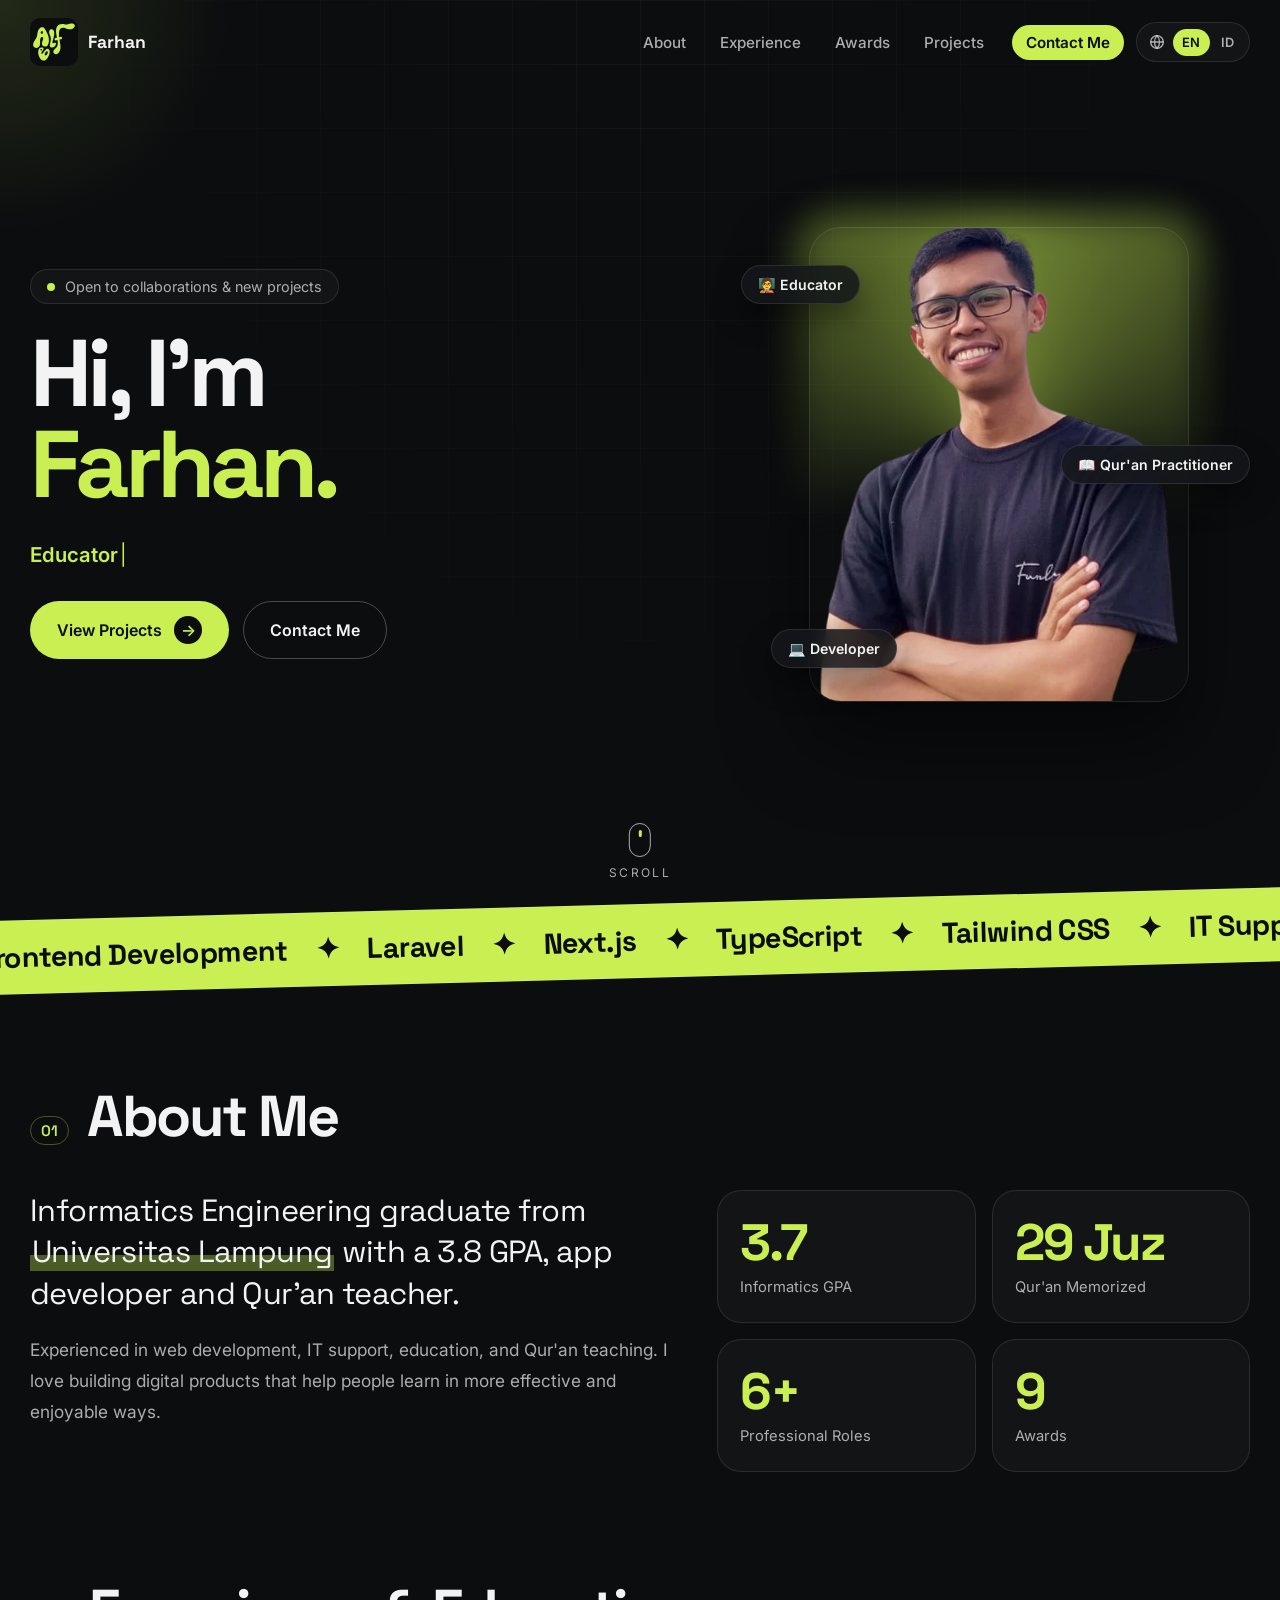
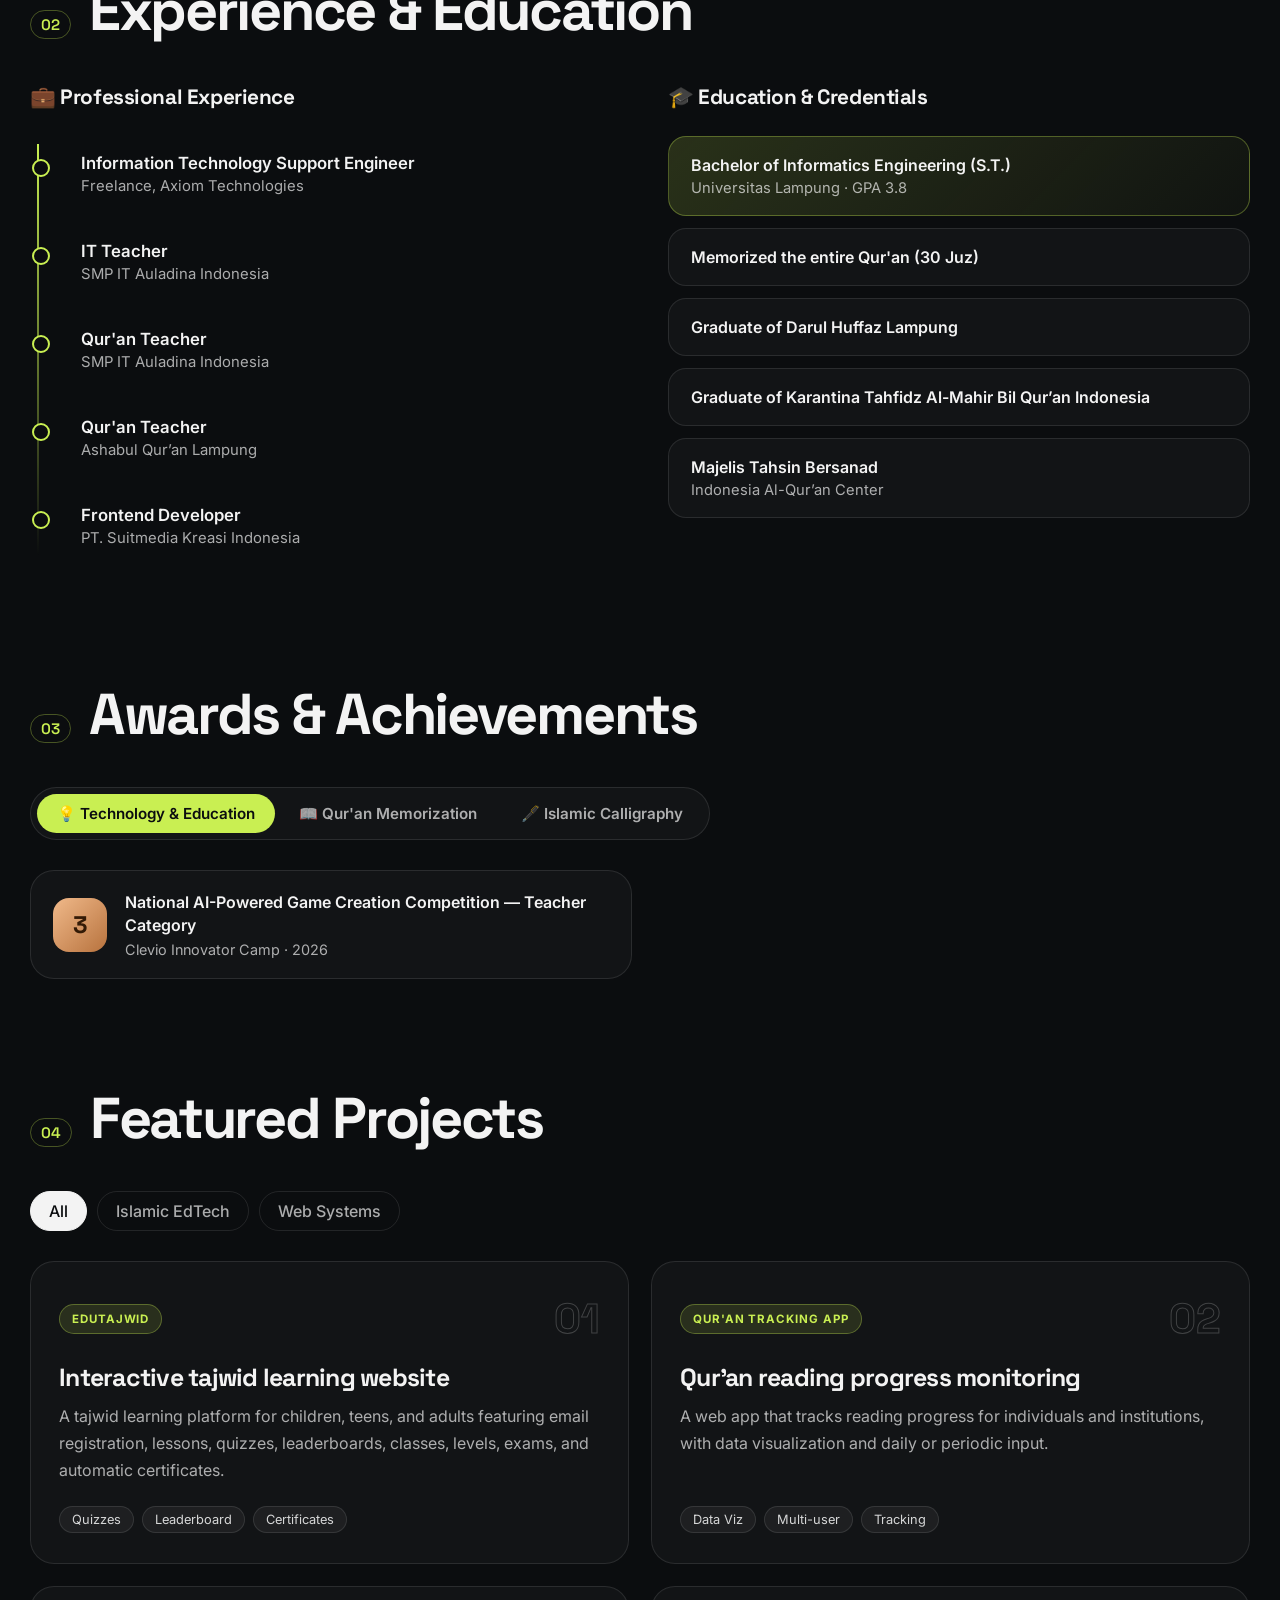
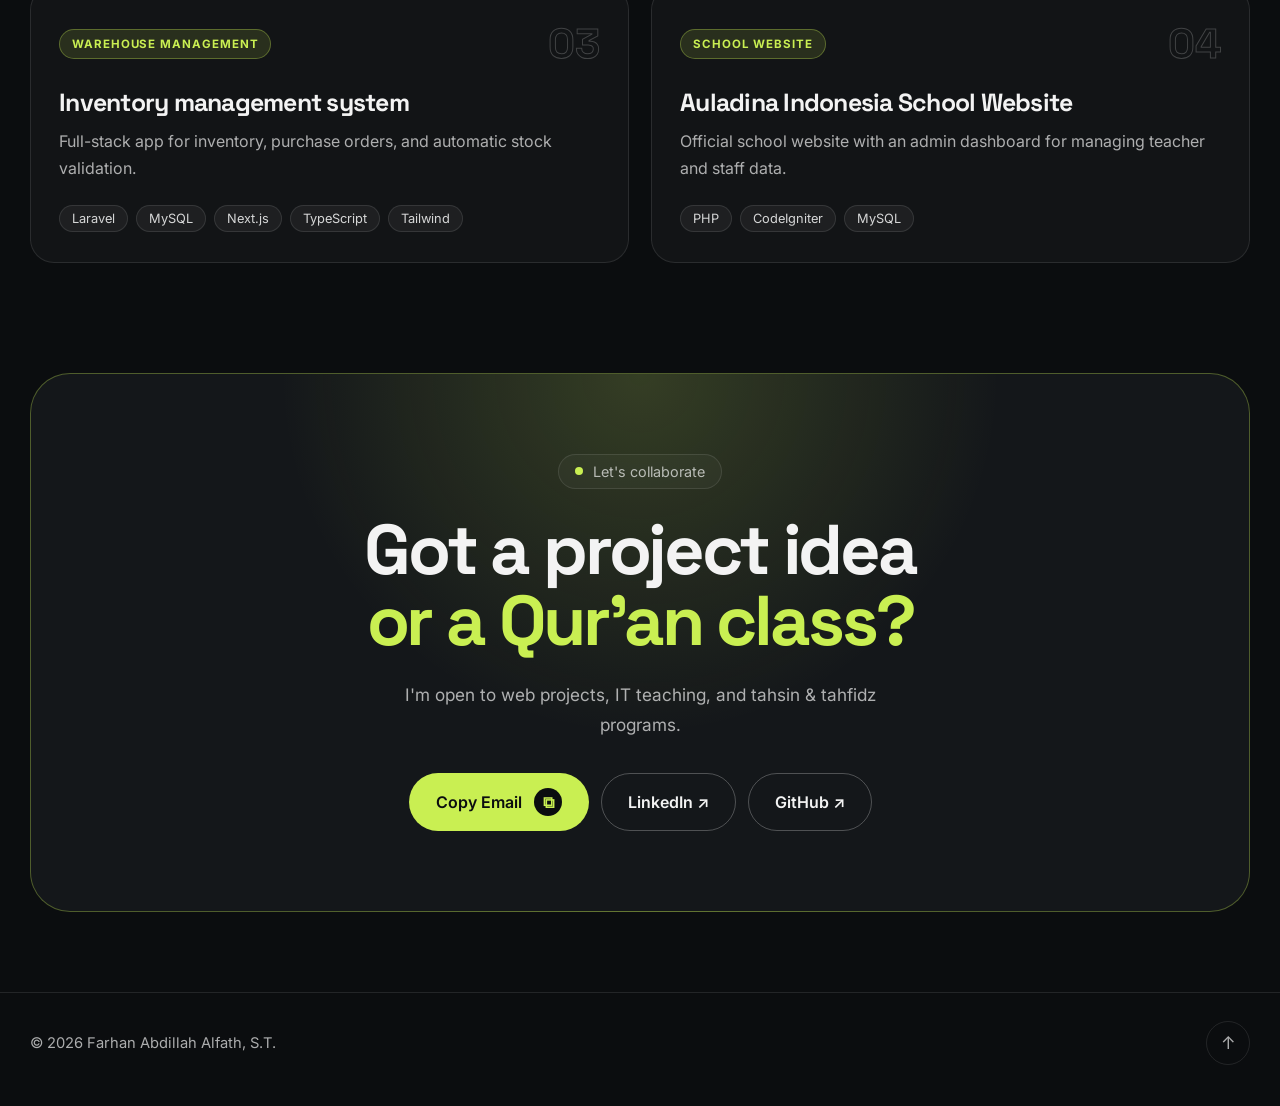
==== commit 7d8dcfaf: "first commit" ====
--- a/index.html
+++ b/index.html
@@ -1,171 +1,565 @@
-<!DOCTYPE html>
-<html lang="id" data-mode="ngaji">
-<head>
-<meta charset="utf-8">
-<meta name="viewport" content="width=device-width, initial-scale=1, viewport-fit=cover">
-<title>Farhan Abdillah Alfath · Guru Ngaji yang Bisa Coding</title>
-<meta name="description" content="Pengajar Al-Quran sekaligus software developer dari Lampung. Membangun aplikasi belajar Quran yang lahir dari ruang kelas.">
-<meta property="og:title" content="Farhan Abdillah Alfath · Guru Ngaji yang Bisa Coding">
-<meta property="og:description" content="Pengajar Al-Quran sekaligus software developer dari Lampung.">
-<link rel="preconnect" href="https://fonts.googleapis.com">
-<link rel="preconnect" href="https://fonts.gstatic.com" crossorigin>
-<link href="https://fonts.googleapis.com/css2?family=Amiri:wght@400;700&family=Fraunces:ital,opsz,wght@0,9..144,400;0,9..144,600;1,9..144,400;1,9..144,600&family=Space+Mono:wght@400;700&display=swap" rel="stylesheet">
-<style>
-:root{--bg:#f2ead8;--ink:#17382c;--mut:#6a6755;--acc:#d4572a;--gold:#e0a93b;--line:#17382c33;--emf:"Fraunces",Georgia,serif;--emi:italic;
---serif:"Fraunces",Georgia,serif;--mono:"Space Mono",ui-monospace,Consolas,monospace;
-box-sizing:border-box;padding-top:env(safe-area-inset-top,0px);padding-bottom:env(safe-area-inset-bottom,0px)}
-[data-mode="coding"]{--bg:#0d1511;--ink:#d8ead6;--mut:#8da392;--acc:#9be564;--gold:#f2c14e;--line:#d8ead633;--emf:"Space Mono",ui-monospace,monospace;--emi:normal}
-*{box-sizing:border-box}
-html{scroll-behavior:smooth;scroll-padding-top:64px}
-body{margin:0;background:var(--bg);color:var(--ink);font:400 18px/1.7 var(--serif);transition:background .4s,color .4s}
-a{color:inherit}
-.w{max-width:1040px;margin:0 auto;padding:0 22px}
-.mono{font-family:var(--mono);font-size:.78rem;letter-spacing:.08em;text-transform:uppercase}
-nav{position:sticky;top:0;z-index:9;background:var(--bg);border-bottom:1px solid var(--line)}
-nav .w{display:flex;align-items:center;justify-content:space-between;height:58px;gap:12px}
-nav a{text-decoration:none;margin-right:18px}
-nav a.logo{font-family:var(--mono);font-weight:700;margin:0}
-nav .links{display:flex;align-items:center}
-#mode{font:700 .75rem var(--mono);background:var(--ink);color:var(--bg);border:0;border-radius:99px;padding:7px 14px;cursor:pointer;white-space:nowrap}
-.hero{position:relative;padding:56px 0 70px;overflow:hidden}
-.hero::before{content:"";position:absolute;inset:0;background:var(--ink);opacity:.07;-webkit-mask:url("data:image/svg+xml,%3Csvg xmlns='http://www.w3.org/2000/svg' width='60' height='60'%3E%3Cg fill='none' stroke='black' stroke-width='1'%3E%3Crect x='14' y='14' width='32' height='32'/%3E%3Crect x='14' y='14' width='32' height='32' transform='rotate(45 30 30)'/%3E%3C/g%3E%3C/svg%3E");mask:url("data:image/svg+xml,%3Csvg xmlns='http://www.w3.org/2000/svg' width='60' height='60'%3E%3Cg fill='none' stroke='black' stroke-width='1'%3E%3Crect x='14' y='14' width='32' height='32'/%3E%3Crect x='14' y='14' width='32' height='32' transform='rotate(45 30 30)'/%3E%3C/g%3E%3C/svg%3E")}
-.hero .w{position:relative;display:grid;grid-template-columns:1.15fr .85fr;gap:30px;align-items:end}
-.ar{font-family:"Amiri",serif;direction:rtl;color:var(--acc);font-size:2.4rem;line-height:1;display:block}
-h1{font-weight:600;font-size:clamp(2.4rem,7vw,4.6rem);line-height:1.02;margin:.25em 0 .35em;letter-spacing:-.02em}
-h1 em{font-family:var(--emf);font-style:var(--emi);font-weight:400;color:var(--acc);display:inline-block}
-.lead{max-width:520px;color:var(--mut);font-size:1.08rem}
-.cta{display:flex;flex-wrap:wrap;gap:12px;margin:26px 0 22px}
-.btn{font:700 .82rem var(--mono);text-decoration:none;padding:12px 20px;border:2px solid var(--ink);border-radius:4px;box-shadow:4px 4px 0 var(--ink);transition:transform .15s,box-shadow .15s}
-.btn:hover{transform:translate(2px,2px);box-shadow:2px 2px 0 var(--ink)}
-.btn.f{background:var(--acc);color:#fff;border-color:var(--ink)}
-[data-mode="coding"] .btn.f{color:#0d1511}
-.facts{display:flex;flex-wrap:wrap;gap:8px 20px;color:var(--mut)}
-.frame{position:relative;width:min(360px,80vw);aspect-ratio:460/616;justify-self:center}
-.arch{position:absolute;inset:16% 0 0;background:var(--acc);border-radius:999px 999px 0 0}
-.arch::after{content:"";position:absolute;inset:-12px -12px 0;border:2px solid var(--ink);border-bottom:0;border-radius:999px 999px 0 0}
-.frame img{position:absolute;left:0;bottom:0;width:100%;height:auto;z-index:2}
-.seal{position:absolute;right:-26px;top:6%;width:112px;z-index:3;animation:spin 22s linear infinite}
-.seal text{font:700 14.5px var(--mono);fill:var(--ink);letter-spacing:1px}
-.seal circle{fill:var(--gold);stroke:var(--ink);stroke-width:2}
-@keyframes spin{to{transform:rotate(360deg)}}
-@media (prefers-reduced-motion:reduce){.seal{animation:none}html{scroll-behavior:auto}}
-section{padding:70px 0;border-top:1px solid var(--line)}
-.lab{color:var(--acc);display:block;margin-bottom:6px}
-h2{font-size:clamp(1.8rem,4.5vw,2.6rem);font-weight:600;line-height:1.1;margin:0 0 28px;letter-spacing:-.01em}
-.two{display:grid;grid-template-columns:1fr 1fr;gap:0}
-.col{padding:0 28px;min-width:0}
-.col:first-child{padding-left:0;border-right:1px solid var(--line)}
-.col:last-child{padding-right:0}
-.col h3{font-size:1.25rem;margin:0 0 8px}
-.chips{display:flex;flex-wrap:wrap;gap:6px;margin:14px 0 0;padding:0;list-style:none}
-.chips li{font:.74rem var(--mono);border:1px solid var(--ink);border-radius:99px;padding:3px 11px}
-.proj{position:relative;padding:26px 0 26px 84px;border-top:1px solid var(--line)}
-.proj:nth-of-type(4){border-bottom:1px solid var(--line)}
-.num{position:absolute;left:0;top:26px;font:700 2.4rem/1 var(--mono);color:var(--acc);transition:transform .2s}
-.proj:hover .num{transform:translateX(4px)}
-.proj h3{font-size:1.45rem;margin:0 0 6px;line-height:1.2}
-.proj p{margin:0 0 6px;color:var(--mut);font-size:1rem}
-.go{display:inline-block;margin-top:10px;font:700 .78rem var(--mono);text-decoration:none;border-bottom:2px solid var(--acc);padding-bottom:2px}
-.rows{list-style:none;margin:0;padding:0}
-.rows li{padding:14px 0;border-top:1px dashed var(--line)}
-.rows li:first-child{border-top:0;padding-top:0}
-.rows b{display:block;font-size:1.05rem}
-.rows span{color:var(--mut);font-size:.95rem;display:block}
-.rows .mono{color:var(--acc);font-size:.72rem}
-.stamp{display:flex;width:fit-content;max-width:100%;gap:16px;align-items:center;margin-top:34px;padding:18px 24px;border:2px dashed var(--ink);background:var(--gold);color:#1a1a12;transform:rotate(-1.5deg);border-radius:6px}
-.stamp .tr{font-size:2.4rem;line-height:1;flex:none}
-.stamp p{margin:0;line-height:1.35;min-width:0}
-.big{font-size:clamp(2.2rem,8vw,5rem);font-weight:600;line-height:1;letter-spacing:-.02em;margin:0 0 26px}
-.big em{font-family:var(--emf);font-style:var(--emi);font-weight:400;color:var(--acc)}
-footer{padding:26px 0 40px;border-top:1px solid var(--line);color:var(--mut);font:.75rem var(--mono)}
-@media (max-width:780px){.hero .w{grid-template-columns:1fr}.frame{order:-1;margin:6px auto 10px}.two{grid-template-columns:1fr}.col,.col:first-child,.col:last-child{padding:0;border:0;margin-bottom:34px}.proj{padding-left:54px}.num{font-size:1.7rem}nav .links a{display:none}}
-</style>
-</head>
-<body>
-<nav><div class="w"><a class="logo" href="#">alfath.dev</a><div class="links"><a class="mono" href="#tentang">Tentang</a><a class="mono" href="#proyek">Proyek</a><a class="mono" href="#jejak">Jejak</a><a class="mono" href="#kontak">Kontak</a><button id="mode" type="button">◐ mode coding</button></div></div></nav>
-
-<header class="hero"><div class="w">
-  <div>
-    <span class="ar" aria-hidden="true">اقرأ</span>
-    <span class="mono" style="color:var(--mut)">// bismillah</span>
-    <h1>Guru ngaji yang <em>bisa coding.</em></h1>
-    <p class="lead">Saya Farhan. Mengajar Al-Quran, lalu belajar membuat perangkat lunak. Hasilnya: aplikasi belajar Quran yang dirancang oleh orang yang pernah menghadapi muridnya sendiri.</p>
-    <div class="cta"><a class="btn f" href="#proyek">Lihat karya →</a><a class="btn" href="#kontak">Ajak ngobrol</a></div>
-    <div class="facts mono"><span>Lampung, ID</span><span>S1 Informatika Unila</span><span>Juara III Nasional</span></div>
-  </div>
-  <div class="frame">
-    <div class="arch"></div>
-    <img src="foto.webp" alt="Foto Farhan Abdillah Alfath, tersenyum dengan tangan bersedekap" width="460" height="616">
-    <svg class="seal" viewBox="0 0 200 200" aria-hidden="true"><circle cx="100" cy="100" r="96"/><defs><path id="ring" d="M100,100 m-72,0 a72,72 0 1,1 144,0 a72,72 0 1,1 -144,0"/></defs><text><textPath href="#ring" textLength="445">GURU NGAJI ✦ DEVELOPER ✦ LAMPUNG ✦</textPath></text></svg>
-  </div>
-</div></header>
-
-<section id="tentang"><div class="w">
-  <span class="lab mono">01 / Tentang</span>
-  <h2>Dua dunia, satu meja kerja.</h2>
-  <div class="two">
-    <div class="col"><h3>Sisi ngaji</h3><p>Saya memulai dari pembelajaran Al-Quran. Dari ruang kelas saya melihat masalah yang tidak tampak di brosur: guru mencatat setoran di buku lalu merekapnya manual di Excel, dan aplikasi yang ada sering malah merepotkan.</p></div>
-    <div class="col"><h3>Sisi coding</h3><p>Dari sana saya belajar membangun aplikasi web dari tampilan sampai basis data, supaya masalah-masalah itu bisa dijawab dengan alat yang sederhana dan benar-benar dipakai.</p>
-      <ul class="chips"><li>Vue / Nuxt</li><li>Next.js</li><li>TypeScript</li><li>Laravel</li><li>Express.js</li><li>PHP / CodeIgniter</li><li>MySQL</li><li>Tailwind CSS</li></ul></div>
-  </div>
-</div></section>
-
-<section id="proyek"><div class="w">
-  <span class="lab mono">02 / Proyek</span>
-  <h2>Yang sudah saya bangun.</h2>
-  <article class="proj"><div class="num">01</div><div>
-    <h3>edutajwid.com</h3>
-    <p>Website belajar tajwid interaktif untuk anak, remaja, dan dewasa. Ada registrasi dengan verifikasi email, materi, kuis, papan peringkat, kelas yang bisa dibuat dan diikuti, level, ujian kenaikan level dengan nilai, hingga sertifikat otomatis.</p>
-    <ul class="chips"><li>Nuxt.js</li><li>Express.js</li><li>MySQL</li><li>Tailwind CSS</li></ul></div>
-    <a class="go" href="https://edutajwid.com" target="_blank" rel="noopener">Kunjungi ↗</a></article>
-  <article class="proj"><div class="num">02</div><div>
-    <h3>Quran Tracking App</h3>
-    <p>Aplikasi web untuk memantau progres bacaan Al-Quran secara sistematis, baik untuk individu maupun lembaga seperti sekolah dan pesantren. Melacak ayat, surat, dan juz; progres tampil visual; input bisa harian atau berkala; nyaman di desktop dan ponsel.</p>
-    <ul class="chips"><li>Nuxt.js</li><li>TypeScript</li></ul></div></article>
-  <article class="proj"><div class="num">03</div><div>
-    <h3>Warehouse Management System</h3>
-    <p>Sistem gudang full-stack: barang, supplier, customer, purchase order, stok masuk/keluar, kartu stok, kode dokumen otomatis, serta login dengan hak akses berbasis peran. (Jul – Agu 2026)</p>
-    <ul class="chips"><li>Laravel</li><li>Next.js</li><li>TypeScript</li><li>MySQL</li><li>REST API</li></ul></div></article>
-  <article class="proj"><div class="num">04</div><div>
-    <h3>Website Resmi Auladina Indonesia</h3>
-    <p>Situs resmi sekolah tempat saya mengajar: profil dan visi-misi, program dan kurikulum, galeri kegiatan, berita, dan formulir pendaftaran online. Responsif dan dioptimalkan untuk pencarian.</p>
-    <ul class="chips"><li>PHP</li><li>CodeIgniter</li><li>MySQL</li></ul></div>
-    <a class="go" href="https://auladinaindonesia.sch.id" target="_blank" rel="noopener">Kunjungi ↗</a></article>
-  <div class="stamp"><span class="tr">🏆</span><p><b>Juara III kategori Guru, tingkat nasional</b><br>Kompetisi pembuatan game berbasis AI, Clevio Innovator Camp 2026</p></div>
-</div></section>
-
-<section id="jejak"><div class="w">
-  <span class="lab mono">03 / Jejak</span>
-  <h2>Belajar dan bekerja.</h2>
-  <div class="two">
-    <div class="col"><h3>Pendidikan</h3>
-      <ul class="rows">
-        <li><span class="mono">2020 – 2024</span><b>S1 Teknik Informatika</b><span>Universitas Lampung · IPK 3,8</span></li>
-        <li><span class="mono">Agu 2022 – Jan 2023</span><b>Pengembang Front End Web dan Back End</b><span>Dicoding Academy · Studi Independen oleh Kemendikbud Ristek dan Dicoding Academy</span></li>
-      </ul></div>
-    <div class="col"><h3>Pengalaman</h3>
-      <ul class="rows">
-        <li><span class="mono">Jun 2026 – sekarang</span><b>IT Support Engineer (lepas)</b><span>Axiom Technologies, Panjang, Lampung</span></li>
-        <li><span class="mono">Jul 2023 – Jun 2026</span><b>Guru IT</b><span>SMP IT Auladina Indonesia Lampung</span></li>
-        <li><span class="mono">Feb – Jun 2023</span><b>Frontend Developer</b><span>PT Suitmedia Kreasi Indonesia</span></li>
-      </ul></div>
-  </div>
-</div></section>
-
-<section id="kontak"><div class="w">
-  <span class="lab mono">04 / Kontak</span>
-  <p class="big">Mari <em>ngobrol.</em></p>
-  <p class="lead" style="margin-bottom:24px">Untuk kolaborasi, peluang kerja, atau sekadar bertukar cerita soal ngaji dan kode.</p>
-  <div class="cta"><a class="btn f" href="https://instagram.com/alfath.dev" target="_blank" rel="noopener">Instagram @alfath.dev</a><a class="btn" href="https://github.com/aalfath7" target="_blank" rel="noopener">GitHub aalfath7</a></div>
-</div></section>
-
-<footer><div class="w">© 2026 Farhan Abdillah Alfath · Lampung, Indonesia</div></footer>
-
-<script>
-const r=document.documentElement,b=document.getElementById("mode");
-function setMode(m){r.dataset.mode=m;b.textContent=m==="coding"?"◐ mode ngaji":"◐ mode coding"}
-setMode(matchMedia("(prefers-color-scheme: dark)").matches?"coding":"ngaji");
-b.onclick=()=>setMode(r.dataset.mode==="coding"?"ngaji":"coding");
-</script>
-</body>
+<!doctype html>
+<html lang="en">
+  <head>
+    <meta charset="UTF-8" />
+    <meta name="viewport" content="width=device-width, initial-scale=1.0" />
+    <title>Farhan Abdillah Alfath | Portfolio</title>
+    <meta
+      name="description"
+      content="Portfolio of Farhan Abdillah Alfath, S.T. — Web developer, IT educator, and Qur'an teacher."
+    />
+    <link rel="icon" type="image/svg+xml" href="logo.svg" />
+    <link rel="preconnect" href="https://fonts.googleapis.com" />
+    <link rel="preconnect" href="https://fonts.gstatic.com" crossorigin />
+    <link
+      href="https://fonts.googleapis.com/css2?family=Space+Grotesk:wght@500;600;700&family=Inter:wght@400;500;600&display=swap"
+      rel="stylesheet"
+    />
+    <link rel="stylesheet" href="styles.css" />
+  </head>
+  <body>
+    <div class="scroll-progress" aria-hidden="true"></div>
+    <div class="cursor-glow" aria-hidden="true"></div>
+    <div class="bg-grid" aria-hidden="true"></div>
+
+    <header class="topbar">
+      <a href="#home" class="brand">
+        <img class="brand-mark" src="logo.svg" alt="" width="48" height="48" />
+        <span>Farhan</span>
+      </a>
+      <nav class="nav" id="nav">
+        <a href="#about" data-i18n="nav.about">About</a>
+        <a href="#experience" data-i18n="nav.experience">Experience</a>
+        <a href="#awards" data-i18n="nav.awards">Awards</a>
+        <a href="#projects" data-i18n="nav.projects">Projects</a>
+        <a href="#contact" class="nav-cta" data-i18n="nav.contact"
+          >Contact Me</a
+        >
+      </nav>
+      <button
+        class="lang-toggle"
+        id="langToggle"
+        type="button"
+        aria-label="Switch language"
+      >
+        <svg
+          viewBox="0 0 24 24"
+          width="16"
+          height="16"
+          fill="none"
+          stroke="currentColor"
+          stroke-width="2"
+          aria-hidden="true"
+        >
+          <circle cx="12" cy="12" r="9.5" />
+          <path
+            d="M2.5 12h19M12 2.5c2.6 2.8 3.9 6 3.9 9.5s-1.3 6.7-3.9 9.5c-2.6-2.8-3.9-6-3.9-9.5s1.3-6.7 3.9-9.5z"
+          />
+        </svg>
+        <span class="lang-opt" data-lang="en">EN</span>
+        <span class="lang-opt" data-lang="id">ID</span>
+      </button>
+      <button
+        class="menu-toggle"
+        id="menuToggle"
+        aria-label="Open menu"
+        data-i18n-aria="aria.menu"
+        aria-expanded="false"
+      >
+        <span></span><span></span>
+      </button>
+    </header>
+
+    <main>
+      <!-- HERO -->
+      <section class="hero" id="home">
+        <div class="hero-copy">
+          <p class="eyebrow reveal">
+            <span class="dot"></span>
+            <span data-i18n="hero.eyebrow"
+              >Open to collaborations &amp; new projects</span
+            >
+          </p>
+          <h1 class="hero-title">
+            <span class="line"
+              ><span data-i18n="hero.hello">Hi, I'm</span></span
+            >
+            <span class="line accent"
+              ><span>Farhan<i class="blink">.</i></span></span
+            >
+          </h1>
+          <p class="hero-sub reveal">
+            <span class="typed" id="typed"></span><span class="caret">|</span>
+          </p>
+          <div class="hero-actions reveal">
+            <a href="#projects" class="btn btn-primary magnetic">
+              <span data-i18n="hero.projects">View Projects</span>
+              <span class="btn-icon">→</span>
+            </a>
+            <a
+              href="#contact"
+              class="btn btn-ghost magnetic"
+              data-i18n="nav.contact"
+              >Contact Me</a
+            >
+          </div>
+        </div>
+
+        <div class="hero-visual reveal">
+          <div class="photo-wrap tilt">
+            <div class="photo-ring"></div>
+            <img src="foto.webp" alt="Farhan Abdillah Alfath" />
+            <div class="float-badge badge-1" data-i18n="badge.educator">
+              🧑‍🏫 Educator
+            </div>
+            <div class="float-badge badge-2" data-i18n="badge.quran">
+              📖 Qur'an Practitioner
+            </div>
+            <div class="float-badge badge-3" data-i18n="badge.dev">
+              💻 Developer
+            </div>
+          </div>
+        </div>
+
+        <a
+          href="#about"
+          class="scroll-hint"
+          aria-label="Scroll down"
+          data-i18n-aria="aria.scroll"
+        >
+          <span class="mouse"><span class="wheel"></span></span>
+          <span data-i18n="hero.scroll">Scroll</span>
+        </a>
+      </section>
+
+      <!-- MARQUEE -->
+      <div class="marquee" aria-hidden="true">
+        <div class="marquee-track">
+          <span data-i18n="mq.frontend">Frontend Development</span><b>✦</b>
+          <span>Laravel</span><b>✦</b> <span>Next.js</span><b>✦</b>
+          <span>TypeScript</span><b>✦</b> <span>Tailwind CSS</span><b>✦</b>
+          <span data-i18n="mq.support">IT Support</span><b>✦</b>
+          <span>Tahsin &amp; Tahfidz</span><b>✦</b>
+          <span data-i18n="mq.calligraphy">Calligraphy</span><b>✦</b>
+          <span data-i18n="mq.frontend">Frontend Development</span><b>✦</b>
+          <span>Laravel</span><b>✦</b> <span>Next.js</span><b>✦</b>
+          <span>TypeScript</span><b>✦</b> <span>Tailwind CSS</span><b>✦</b>
+          <span data-i18n="mq.support">IT Support</span><b>✦</b>
+          <span>Tahsin &amp; Tahfidz</span><b>✦</b>
+          <span data-i18n="mq.calligraphy">Calligraphy</span><b>✦</b>
+        </div>
+      </div>
+
+      <!-- ABOUT -->
+      <section class="section" id="about">
+        <div class="section-head reveal">
+          <span class="section-num">01</span>
+          <h2 data-i18n="about.title">About Me</h2>
+        </div>
+        <div class="about-grid">
+          <div class="about-text reveal">
+            <p class="lead" data-i18n="about.lead">
+              Informatics Engineering graduate from
+              <mark>Universitas Lampung</mark> with a 3.8 GPA, app developer and
+              Qur'an teacher.
+            </p>
+            <p data-i18n="about.body">
+              Experienced in web development, IT support, education, and Qur'an
+              teaching. I love building digital products that help people learn
+              in more effective and enjoyable ways.
+            </p>
+          </div>
+          <div class="stats">
+            <div class="stat reveal">
+              <span class="stat-num" data-count="3.8" data-decimals="1">0</span>
+              <span class="stat-label" data-i18n="stat.gpa"
+                >Informatics GPA</span
+              >
+            </div>
+            <div class="stat reveal">
+              <span class="stat-num" data-count="30" data-suffix=" Juz">0</span>
+              <span class="stat-label" data-i18n="stat.quran"
+                >Qur'an Memorized</span
+              >
+            </div>
+            <div class="stat reveal">
+              <span class="stat-num" data-count="6" data-suffix="+">0</span>
+              <span class="stat-label" data-i18n="stat.roles"
+                >Professional Roles</span
+              >
+            </div>
+            <div class="stat reveal">
+              <span class="stat-num" data-count="9">0</span>
+              <span class="stat-label" data-i18n="stat.awards">Awards</span>
+            </div>
+          </div>
+        </div>
+      </section>
+
+      <!-- EXPERIENCE -->
+      <section class="section" id="experience">
+        <div class="section-head reveal">
+          <span class="section-num">02</span>
+          <h2 data-i18n="exp.title">Experience &amp; Education</h2>
+        </div>
+
+        <div class="exp-grid">
+          <div>
+            <h3 class="col-title reveal" data-i18n="exp.work">
+              💼 Professional Experience
+            </h3>
+            <ol class="timeline">
+              <li class="reveal">
+                <span class="tl-role" data-i18n="role.support"
+                  >Information Technology Support Engineer</span
+                >
+                <span class="tl-org" data-i18n="org.axiom"
+                  >Freelance, Axiom Technologies</span
+                >
+              </li>
+              <li class="reveal">
+                <span class="tl-role" data-i18n="role.itTeacher"
+                  >IT Teacher</span
+                >
+                <span class="tl-org">SMP IT Auladina Indonesia</span>
+              </li>
+              <li class="reveal">
+                <span class="tl-role" data-i18n="role.quranTeacher"
+                  >Qur'an Teacher</span
+                >
+                <span class="tl-org">SMP IT Auladina Indonesia</span>
+              </li>
+              <li class="reveal">
+                <span class="tl-role" data-i18n="role.quranTeacher"
+                  >Qur'an Teacher</span
+                >
+                <span class="tl-org">Ashabul Qur’an Lampung</span>
+              </li>
+              <li class="reveal">
+                <span class="tl-role" data-i18n="role.frontend"
+                  >Frontend Developer</span
+                >
+                <span class="tl-org">PT. Suitmedia Kreasi Indonesia</span>
+              </li>
+            </ol>
+          </div>
+
+          <div>
+            <h3 class="col-title reveal" data-i18n="exp.edu">
+              🎓 Education &amp; Credentials
+            </h3>
+            <div class="cred-list">
+              <div class="cred cred-main reveal">
+                <span class="cred-title" data-i18n="cred.degree"
+                  >Bachelor of Informatics Engineering (S.T.)</span
+                >
+                <span class="cred-sub" data-i18n="cred.degreeSub"
+                  >Universitas Lampung · GPA 3.8</span
+                >
+              </div>
+              <div class="cred reveal">
+                <span class="cred-title" data-i18n="cred.hafiz"
+                  >Memorized the entire Qur'an (30 Juz)</span
+                >
+              </div>
+              <div class="cred reveal">
+                <span class="cred-title" data-i18n="cred.darulHuffaz"
+                  >Graduate of Darul Huffaz Lampung</span
+                >
+              </div>
+              <div class="cred reveal">
+                <span class="cred-title" data-i18n="cred.almahir"
+                  >Graduate of Karantina Tahfidz Al-Mahir Bil Qur’an
+                  Indonesia</span
+                >
+              </div>
+              <div class="cred reveal">
+                <span class="cred-title">Majelis Tahsin Bersanad</span>
+                <span class="cred-sub">Indonesia Al-Qur’an Center</span>
+              </div>
+            </div>
+          </div>
+        </div>
+      </section>
+
+      <!-- AWARDS -->
+      <section class="section" id="awards">
+        <div class="section-head reveal">
+          <span class="section-num">03</span>
+          <h2 data-i18n="awards.title">Awards &amp; Achievements</h2>
+        </div>
+
+        <div class="tabs reveal" role="tablist">
+          <button
+            class="tab active"
+            role="tab"
+            aria-selected="true"
+            data-tab="tech"
+            data-i18n="tab.tech"
+          >
+            💡 Technology &amp; Education
+          </button>
+          <button
+            class="tab"
+            role="tab"
+            aria-selected="false"
+            data-tab="tahfidz"
+            data-i18n="tab.tahfidz"
+          >
+            📖 Qur'an Memorization
+          </button>
+          <button
+            class="tab"
+            role="tab"
+            aria-selected="false"
+            data-tab="kaligrafi"
+            data-i18n="tab.calligraphy"
+          >
+            🖋️ Islamic Calligraphy
+          </button>
+          <span class="tab-indicator"></span>
+        </div>
+
+        <div class="tab-panels">
+          <div class="tab-panel active" data-panel="tech">
+            <div class="award">
+              <span class="award-rank r3">3</span>
+              <div>
+                <p class="award-title" data-i18n="award.game">
+                  National AI-Powered Game Creation Competition — Teacher
+                  Category
+                </p>
+                <p class="award-meta">Clevio Innovator Camp · 2026</p>
+              </div>
+            </div>
+          </div>
+
+          <div class="tab-panel" data-panel="tahfidz">
+            <div class="award">
+              <span class="award-rank r1">1</span>
+              <div>
+                <p class="award-title">MHQ 5 Juz</p>
+                <p class="award-meta">MTQ-M Unila · 2021</p>
+              </div>
+            </div>
+            <div class="award">
+              <span class="award-rank r3">3</span>
+              <div>
+                <p class="award-title">MHQ 20 Juz</p>
+                <p class="award-meta">MTQ Kota Bandar Lampung · 2019</p>
+              </div>
+            </div>
+            <div class="award">
+              <span class="award-rank r3">3</span>
+              <div>
+                <p class="award-title">MHQ 10 Juz</p>
+                <p class="award-meta">MTQ Lampung Selatan · 2018</p>
+              </div>
+            </div>
+            <div class="award">
+              <span class="award-rank r2">2</span>
+              <div>
+                <p class="award-title">MHQ 10 Juz</p>
+                <p class="award-meta">MTQ Lampung Selatan · 2017</p>
+              </div>
+            </div>
+          </div>
+
+          <div class="tab-panel" data-panel="kaligrafi">
+            <div class="award">
+              <span class="award-rank r1">1</span>
+              <div>
+                <p class="award-title" data-i18n="award.rohis">
+                  Men's Calligraphy — ROHIS Lampung Gema Islam
+                </p>
+                <p class="award-meta">SMAN 3 Metro · 2019</p>
+              </div>
+            </div>
+            <div class="award">
+              <span class="award-rank r3">3</span>
+              <div>
+                <p class="award-title" data-i18n="award.pesantren">
+                  Contemporary Calligraphy — Festival Pesantren V, Lampung
+                  Province
+                </p>
+                <p class="award-meta">2018</p>
+              </div>
+            </div>
+            <div class="award">
+              <span class="award-rank r3">3</span>
+              <div>
+                <p class="award-title" data-i18n="award.teknokrat">
+                  Calligraphy — Pentas Islami Teknokrat, Lampung Province
+                </p>
+                <p class="award-meta">2018</p>
+              </div>
+            </div>
+            <div class="award">
+              <span class="award-rank r1">1</span>
+              <div>
+                <p class="award-title" data-i18n="award.teknokrat">
+                  Calligraphy — Pentas Islami Teknokrat, Lampung Province
+                </p>
+                <p class="award-meta">2017</p>
+              </div>
+            </div>
+          </div>
+        </div>
+      </section>
+
+      <!-- PROJECTS -->
+      <section class="section" id="projects">
+        <div class="section-head reveal">
+          <span class="section-num">04</span>
+          <h2 data-i18n="projects.title">Featured Projects</h2>
+        </div>
+
+        <div class="filters reveal">
+          <button
+            class="filter active"
+            data-filter="all"
+            data-i18n="filter.all"
+          >
+            All
+          </button>
+          <button class="filter" data-filter="edu" data-i18n="filter.edu">
+            Islamic EdTech
+          </button>
+          <button class="filter" data-filter="system" data-i18n="filter.system">
+            Web Systems
+          </button>
+        </div>
+
+        <div class="project-grid">
+          <article class="project-card tilt reveal" data-cat="edu">
+            <div class="project-top">
+              <span class="project-tag">Edutajwid</span>
+              <span class="project-num">01</span>
+            </div>
+            <h3 data-i18n="p1.title">Interactive tajwid learning website</h3>
+            <p data-i18n="p1.desc">
+              A tajwid learning platform for children, teens, and adults
+              featuring email registration, lessons, quizzes, leaderboards,
+              classes, levels, exams, and automatic certificates.
+            </p>
+            <div class="chips" data-i18n="p1.chips">
+              <span>Quizzes</span><span>Leaderboard</span
+              ><span>Certificates</span>
+            </div>
+          </article>
+
+          <article class="project-card tilt reveal" data-cat="edu">
+            <div class="project-top">
+              <span class="project-tag" data-i18n="p2.tag"
+                >Qur'an Tracking App</span
+              >
+              <span class="project-num">02</span>
+            </div>
+            <h3 data-i18n="p2.title">Qur'an reading progress monitoring</h3>
+            <p data-i18n="p2.desc">
+              A web app that tracks reading progress for individuals and
+              institutions, with data visualization and daily or periodic input.
+            </p>
+            <div class="chips" data-i18n="p2.chips">
+              <span>Data Viz</span><span>Multi-user</span><span>Tracking</span>
+            </div>
+          </article>
+
+          <article class="project-card tilt reveal" data-cat="system">
+            <div class="project-top">
+              <span class="project-tag" data-i18n="p3.tag"
+                >Warehouse Management</span
+              >
+              <span class="project-num">03</span>
+            </div>
+            <h3 data-i18n="p3.title">Inventory management system</h3>
+            <p data-i18n="p3.desc">
+              Full-stack app for inventory, purchase orders, and automatic stock
+              validation.
+            </p>
+            <div class="chips">
+              <span>Laravel</span><span>MySQL</span><span>Next.js</span
+              ><span>TypeScript</span><span>Tailwind</span>
+            </div>
+          </article>
+
+          <article class="project-card tilt reveal" data-cat="system">
+            <div class="project-top">
+              <span class="project-tag" data-i18n="p4.tag">School Website</span>
+              <span class="project-num">04</span>
+            </div>
+            <h3 data-i18n="p4.title">Auladina Indonesia School Website</h3>
+            <p data-i18n="p4.desc">
+              Official school website with an admin dashboard for managing
+              teacher and staff data.
+            </p>
+            <div class="chips">
+              <span>PHP</span><span>CodeIgniter</span><span>MySQL</span>
+            </div>
+          </article>
+        </div>
+      </section>
+
+      <!-- CONTACT -->
+      <section class="section contact" id="contact">
+        <div class="contact-card reveal">
+          <p class="eyebrow">
+            <span class="dot"></span>
+            <span data-i18n="contact.eyebrow">Let's collaborate</span>
+          </p>
+          <h2 data-i18n="contact.title">
+            Got a project idea<br /><span class="accent"
+              >or a Qur'an class?</span
+            >
+          </h2>
+          <p class="contact-sub" data-i18n="contact.sub">
+            I'm open to web projects, IT teaching, and tahsin &amp; tahfidz
+            programs.
+          </p>
+          <!-- Ganti email & link di bawah dengan kontak asli -->
+          <div class="contact-actions">
+            <button
+              class="btn btn-primary magnetic"
+              id="copyEmail"
+              data-email="abdillahalfath7@gmail.com"
+            >
+              <span class="copy-label" data-i18n="contact.copy"
+                >Copy Email</span
+              >
+              <span class="btn-icon">⧉</span>
+            </button>
+            <a
+              class="btn btn-ghost magnetic"
+              href="https://www.linkedin.com/in/farhanabdillahalfath"
+              target="_blank"
+              rel="noopener"
+              >LinkedIn ↗</a
+            >
+            <a
+              class="btn btn-ghost magnetic"
+              href="https://github.com/aalfath7"
+              target="_blank"
+              rel="noopener"
+              >GitHub ↗</a
+            >
+          </div>
+        </div>
+      </section>
+    </main>
+
+    <footer class="footer">
+      <p>© <span id="year"></span> Farhan Abdillah Alfath, S.T.</p>
+      <a
+        href="#home"
+        class="to-top"
+        aria-label="Back to top"
+        data-i18n-aria="aria.top"
+        >↑</a
+      >
+    </footer>
+
+    <div class="toast" id="toast" role="status"></div>
+
+    <script src="script.js"></script>
+  </body>
 </html>
--- a/styles.css
+++ b/styles.css
@@ -0,0 +1,1310 @@
+:root {
+  --bg: #0b0d0f;
+  --bg-soft: #14171a;
+  --card: rgba(255, 255, 255, 0.03);
+  --card-hover: rgba(255, 255, 255, 0.06);
+  --text: #f3f3f3;
+  --muted: rgba(255, 255, 255, 0.66);
+  --line: rgba(255, 255, 255, 0.1);
+  --green: #c9ef52;
+  --green-soft: rgba(201, 239, 82, 0.12);
+  --green-line: rgba(201, 239, 82, 0.32);
+  --radius: 24px;
+  --ease: cubic-bezier(0.22, 1, 0.36, 1);
+  --display: "Space Grotesk", "Segoe UI", sans-serif;
+  --body: "Inter", "Segoe UI", Arial, sans-serif;
+}
+
+* {
+  box-sizing: border-box;
+}
+
+html {
+  scroll-behavior: smooth;
+  scroll-padding-top: 90px;
+}
+
+body {
+  margin: 0;
+  min-height: 100vh;
+  font-family: var(--body);
+  background: var(--bg);
+  color: var(--text);
+  overflow-x: hidden;
+  -webkit-font-smoothing: antialiased;
+}
+
+img {
+  display: block;
+  max-width: 100%;
+}
+
+button {
+  font: inherit;
+  cursor: pointer;
+}
+
+a {
+  color: inherit;
+}
+
+::selection {
+  background: var(--green);
+  color: var(--bg);
+}
+
+/* ---------- ambient layers ---------- */
+.scroll-progress {
+  position: fixed;
+  inset: 0 0 auto 0;
+  height: 3px;
+  background: var(--green);
+  transform-origin: left;
+  transform: scaleX(0);
+  z-index: 100;
+}
+
+.cursor-glow {
+  position: fixed;
+  top: 0;
+  left: 0;
+  width: 520px;
+  height: 520px;
+  border-radius: 50%;
+  background: radial-gradient(circle, rgba(201, 239, 82, 0.13), transparent 65%);
+  pointer-events: none;
+  transform: translate(-50%, -50%);
+  z-index: 0;
+  transition: opacity 0.3s;
+}
+
+.bg-grid {
+  position: fixed;
+  inset: 0;
+  background-image:
+    linear-gradient(var(--line) 1px, transparent 1px),
+    linear-gradient(90deg, var(--line) 1px, transparent 1px);
+  background-size: 64px 64px;
+  mask-image: radial-gradient(ellipse at 50% 0%, #000 10%, transparent 70%);
+  opacity: 0.35;
+  pointer-events: none;
+  z-index: 0;
+}
+
+main,
+.topbar,
+.footer {
+  position: relative;
+  z-index: 1;
+}
+
+/* ---------- header ---------- */
+.topbar {
+  position: sticky;
+  top: 0;
+  z-index: 50;
+  display: flex;
+  justify-content: space-between;
+  gap: 12px;
+  align-items: center;
+  max-width: 1280px;
+  margin: 0 auto;
+  padding: 18px 30px;
+  transition: background 0.3s, backdrop-filter 0.3s, padding 0.3s;
+}
+
+.topbar.scrolled {
+  background: rgba(11, 13, 15, 0.72);
+  backdrop-filter: blur(14px);
+  -webkit-backdrop-filter: blur(14px);
+  padding-top: 12px;
+  padding-bottom: 12px;
+  border-bottom: 1px solid var(--line);
+}
+
+.brand {
+  display: inline-flex;
+  align-items: center;
+  gap: 10px;
+  font-family: var(--display);
+  font-size: 1.1rem;
+  font-weight: 700;
+  text-decoration: none;
+}
+
+.brand-mark {
+  width: 48px;
+  height: 48px;
+  transition: transform 0.6s var(--ease), filter 0.3s;
+}
+
+.brand:hover .brand-mark {
+  transform: rotateY(360deg);
+  filter: drop-shadow(0 0 10px rgba(201, 239, 82, 0.55));
+}
+
+.nav {
+  display: flex;
+  align-items: center;
+  gap: 6px;
+  margin-left: auto;
+}
+
+.nav a {
+  position: relative;
+  padding: 8px 14px;
+  border-radius: 999px;
+  color: var(--muted);
+  text-decoration: none;
+  font-size: 0.95rem;
+  font-weight: 500;
+  transition: color 0.2s, background 0.2s;
+}
+
+.nav a:hover,
+.nav a.active {
+  color: var(--text);
+  background: rgba(255, 255, 255, 0.06);
+}
+
+.nav a.active::after {
+  content: "";
+  position: absolute;
+  left: 50%;
+  bottom: 2px;
+  width: 4px;
+  height: 4px;
+  border-radius: 50%;
+  background: var(--green);
+  transform: translateX(-50%);
+}
+
+.nav .nav-cta {
+  margin-left: 8px;
+  background: var(--green);
+  color: var(--bg);
+  font-weight: 600;
+}
+
+.nav .nav-cta:hover {
+  background: #d8f86f;
+  color: var(--bg);
+}
+
+.lang-toggle {
+  display: inline-flex;
+  align-items: center;
+  gap: 2px;
+  height: 40px;
+  padding: 0 5px 0 12px;
+  border: 1px solid var(--line);
+  border-radius: 999px;
+  background: var(--card);
+  color: var(--muted);
+  font-size: 0.8rem;
+  font-weight: 600;
+  letter-spacing: 0.04em;
+  transition: border-color 0.25s, color 0.25s;
+}
+
+.lang-toggle:hover {
+  border-color: var(--green-line);
+  color: var(--text);
+}
+
+.lang-toggle svg {
+  margin-right: 6px;
+  transition: transform 0.6s var(--ease);
+}
+
+.lang-toggle:hover svg {
+  transform: rotate(180deg);
+}
+
+.lang-opt {
+  padding: 6px 9px;
+  border-radius: 999px;
+  transition: background 0.3s var(--ease), color 0.3s;
+}
+
+.lang-opt.active {
+  background: var(--green);
+  color: var(--bg);
+}
+
+main {
+  transition: opacity 0.18s ease;
+}
+
+.topbar .nav {
+  transition: opacity 0.18s ease, transform 0.45s var(--ease);
+}
+
+body.lang-switching main,
+body.lang-switching .topbar .nav {
+  opacity: 0;
+}
+
+.menu-toggle {
+  display: none;
+  flex-direction: column;
+  justify-content: center;
+  gap: 6px;
+  width: 44px;
+  height: 44px;
+  border: 1px solid var(--line);
+  border-radius: 50%;
+  background: transparent;
+  padding: 0 12px;
+}
+
+.menu-toggle span {
+  display: block;
+  height: 2px;
+  background: var(--text);
+  transition: transform 0.3s var(--ease);
+}
+
+.menu-toggle[aria-expanded="true"] span:first-child {
+  transform: translateY(4px) rotate(45deg);
+}
+
+.menu-toggle[aria-expanded="true"] span:last-child {
+  transform: translateY(-4px) rotate(-45deg);
+}
+
+/* ---------- layout ---------- */
+.section,
+.hero {
+  max-width: 1280px;
+  margin: 0 auto;
+  padding: 0 30px;
+}
+
+.section {
+  padding-top: 110px;
+}
+
+.section-head {
+  display: flex;
+  align-items: baseline;
+  gap: 18px;
+  margin-bottom: 44px;
+}
+
+.section-num {
+  font-family: var(--display);
+  color: var(--green);
+  font-weight: 600;
+  font-size: 0.95rem;
+  padding: 4px 10px;
+  border: 1px solid var(--green-line);
+  border-radius: 999px;
+}
+
+.section-head h2 {
+  margin: 0;
+  font-family: var(--display);
+  font-size: clamp(2rem, 4.5vw, 3.6rem);
+  letter-spacing: -0.04em;
+  line-height: 1;
+}
+
+.accent {
+  color: var(--green);
+}
+
+/* ---------- hero ---------- */
+.hero {
+  position: relative;
+  display: grid;
+  grid-template-columns: 1.35fr 1fr;
+  align-items: center;
+  gap: 40px;
+  min-height: calc(100vh - 80px);
+  padding-top: 30px;
+  padding-bottom: 90px;
+}
+
+.eyebrow {
+  display: inline-flex;
+  align-items: center;
+  gap: 10px;
+  margin: 0 0 26px;
+  padding: 8px 16px;
+  border: 1px solid var(--line);
+  border-radius: 999px;
+  background: var(--card);
+  color: var(--muted);
+  font-size: 0.9rem;
+}
+
+.dot {
+  width: 8px;
+  height: 8px;
+  border-radius: 50%;
+  background: var(--green);
+  box-shadow: 0 0 0 0 rgba(201, 239, 82, 0.6);
+  animation: pulse 2s infinite;
+}
+
+@keyframes pulse {
+  70% { box-shadow: 0 0 0 10px rgba(201, 239, 82, 0); }
+  100% { box-shadow: 0 0 0 0 rgba(201, 239, 82, 0); }
+}
+
+.hero-title {
+  margin: 0;
+  font-family: var(--display);
+  font-size: clamp(3.2rem, 7.4vw, 7.6rem);
+  line-height: 0.92;
+  letter-spacing: -0.055em;
+  font-weight: 700;
+}
+
+.hero-title .line {
+  display: block;
+  overflow: hidden;
+  padding-bottom: 0.14em;
+  margin-bottom: -0.1em;
+}
+
+.hero-title .line > span {
+  display: inline-block;
+  transform: translateY(110%);
+  animation: rise 1s var(--ease) forwards;
+}
+
+.hero-title .line:nth-child(2) > span { animation-delay: 0.1s; }
+.hero-title .line:nth-child(3) > span { animation-delay: 0.2s; }
+.hero-title .line:nth-child(4) > span { animation-delay: 0.3s; }
+
+@keyframes rise {
+  to { transform: translateY(0); }
+}
+
+.blink {
+  font-style: normal;
+  animation: blink 1.2s steps(1) infinite;
+}
+
+@keyframes blink {
+  50% { opacity: 0; }
+}
+
+.hero-sub {
+  margin: 30px 0 0;
+  font-size: clamp(1.05rem, 1.6vw, 1.35rem);
+  color: var(--muted);
+}
+
+.hero-sub strong {
+  color: var(--text);
+}
+
+.typed {
+  color: var(--green);
+  font-weight: 600;
+}
+
+.caret {
+  color: var(--green);
+  margin-left: 2px;
+  animation: blink 0.9s steps(1) infinite;
+}
+
+.hero-actions {
+  display: flex;
+  flex-wrap: wrap;
+  gap: 14px;
+  margin-top: 34px;
+}
+
+.btn {
+  display: inline-flex;
+  align-items: center;
+  gap: 12px;
+  padding: 14px 26px;
+  border-radius: 999px;
+  border: 1.5px solid transparent;
+  font-weight: 600;
+  font-size: 1rem;
+  text-decoration: none;
+  transition: background 0.25s, border-color 0.25s, color 0.25s, transform 0.25s var(--ease);
+  will-change: transform;
+}
+
+.btn-primary {
+  background: var(--green);
+  color: var(--bg);
+}
+
+.btn-primary:hover {
+  background: #d8f86f;
+}
+
+.btn-ghost {
+  border-color: rgba(255, 255, 255, 0.25);
+  color: var(--text);
+  background: transparent;
+}
+
+.btn-ghost:hover {
+  border-color: var(--green);
+  color: var(--green);
+}
+
+.btn-icon {
+  display: inline-flex;
+  align-items: center;
+  justify-content: center;
+  width: 28px;
+  height: 28px;
+  border-radius: 50%;
+  background: var(--bg);
+  color: var(--green);
+  transition: transform 0.3s var(--ease);
+}
+
+.btn:hover .btn-icon {
+  transform: rotate(-45deg);
+}
+
+/* hero visual */
+.hero-visual {
+  display: flex;
+  justify-content: center;
+}
+
+.photo-wrap {
+  position: relative;
+  width: min(380px, 80vw);
+  aspect-ratio: 4 / 5;
+  transform-style: preserve-3d;
+  transition: transform 0.2s ease-out;
+}
+
+.photo-wrap img {
+  position: relative;
+  width: 100%;
+  height: 100%;
+  object-fit: cover;
+  border-radius: 32px;
+  border: 1px solid var(--line);
+  box-shadow: 0 40px 80px rgba(0, 0, 0, 0.5);
+  z-index: 1;
+}
+
+.photo-ring {
+  position: absolute;
+  inset: -14px;
+  border-radius: 42px;
+  background: conic-gradient(from 0deg, var(--green), transparent 30%, transparent 70%, var(--green));
+  opacity: 0.55;
+  filter: blur(18px);
+  animation: spin 8s linear infinite;
+}
+
+@keyframes spin {
+  to { transform: rotate(360deg); }
+}
+
+.float-badge {
+  position: absolute;
+  z-index: 2;
+  padding: 10px 16px;
+  border-radius: 999px;
+  background: rgba(20, 23, 26, 0.85);
+  backdrop-filter: blur(10px);
+  -webkit-backdrop-filter: blur(10px);
+  border: 1px solid var(--line);
+  font-size: 0.88rem;
+  font-weight: 600;
+  white-space: nowrap;
+  box-shadow: 0 14px 30px rgba(0, 0, 0, 0.4);
+  animation: float 5s ease-in-out infinite;
+  transform: translateZ(40px);
+}
+
+.badge-1 { top: 8%; left: -18%; }
+.badge-2 { top: 46%; right: -16%; animation-delay: -1.6s; }
+.badge-3 { bottom: 7%; left: -10%; animation-delay: -3.2s; }
+
+@keyframes float {
+  50% { translate: 0 -12px; }
+}
+
+.scroll-hint {
+  position: absolute;
+  bottom: 24px;
+  left: 50%;
+  transform: translateX(-50%);
+  display: flex;
+  flex-direction: column;
+  align-items: center;
+  gap: 8px;
+  color: var(--muted);
+  font-size: 0.75rem;
+  letter-spacing: 0.2em;
+  text-transform: uppercase;
+  text-decoration: none;
+}
+
+.mouse {
+  width: 22px;
+  height: 34px;
+  border: 1.5px solid var(--muted);
+  border-radius: 12px;
+  display: flex;
+  justify-content: center;
+  padding-top: 6px;
+}
+
+.wheel {
+  width: 3px;
+  height: 7px;
+  border-radius: 2px;
+  background: var(--green);
+  animation: wheel 1.6s ease-in-out infinite;
+}
+
+@keyframes wheel {
+  0% { transform: translateY(0); opacity: 1; }
+  100% { transform: translateY(10px); opacity: 0; }
+}
+
+/* ---------- marquee ---------- */
+.marquee {
+  overflow: hidden;
+  border-block: 1px solid var(--line);
+  background: var(--green);
+  color: var(--bg);
+  padding: 18px 0;
+  transform: rotate(-1.5deg);
+  margin: 0 -20px;
+}
+
+.marquee-track {
+  display: flex;
+  width: max-content;
+  gap: 28px;
+  align-items: center;
+  animation: marquee 32s linear infinite;
+  font-family: var(--display);
+  font-weight: 700;
+  font-size: clamp(1.2rem, 2.4vw, 1.8rem);
+  letter-spacing: -0.02em;
+  white-space: nowrap;
+}
+
+.marquee:hover .marquee-track {
+  animation-play-state: paused;
+}
+
+@keyframes marquee {
+  to { transform: translateX(-50%); }
+}
+
+/* ---------- about ---------- */
+.about-grid {
+  display: grid;
+  grid-template-columns: 1.2fr 1fr;
+  gap: 48px;
+  align-items: start;
+}
+
+.about-text p {
+  margin: 0 0 20px;
+  color: var(--muted);
+  font-size: 1.08rem;
+  line-height: 1.8;
+}
+
+.about-text .lead {
+  color: var(--text);
+  font-family: var(--display);
+  font-size: clamp(1.4rem, 2.4vw, 2rem);
+  line-height: 1.35;
+  letter-spacing: -0.02em;
+}
+
+mark {
+  background: linear-gradient(transparent 60%, rgba(201, 239, 82, 0.35) 60%);
+  color: inherit;
+  padding: 0 2px;
+}
+
+.stats {
+  display: grid;
+  grid-template-columns: repeat(2, 1fr);
+  gap: 16px;
+}
+
+.stat {
+  padding: 26px 22px;
+  border-radius: var(--radius);
+  background: var(--card);
+  border: 1px solid var(--line);
+  transition: border-color 0.3s, transform 0.3s var(--ease), background 0.3s;
+}
+
+.stat:hover {
+  border-color: var(--green-line);
+  background: var(--card-hover);
+  transform: translateY(-4px);
+}
+
+.stat-num {
+  display: block;
+  font-family: var(--display);
+  font-size: clamp(2.2rem, 4vw, 3.2rem);
+  font-weight: 700;
+  color: var(--green);
+  letter-spacing: -0.04em;
+  line-height: 1;
+}
+
+.stat-label {
+  display: block;
+  margin-top: 10px;
+  color: var(--muted);
+  font-size: 0.92rem;
+}
+
+/* ---------- experience ---------- */
+.exp-grid {
+  display: grid;
+  grid-template-columns: 1fr 1fr;
+  gap: 56px;
+}
+
+.col-title {
+  margin: 0 0 26px;
+  font-family: var(--display);
+  font-size: 1.3rem;
+  letter-spacing: -0.02em;
+}
+
+.timeline {
+  position: relative;
+  list-style: none;
+  margin: 0;
+  padding: 0 0 0 30px;
+}
+
+.timeline::before {
+  content: "";
+  position: absolute;
+  left: 7px;
+  top: 8px;
+  bottom: 8px;
+  width: 2px;
+  background: linear-gradient(var(--green), transparent);
+}
+
+.timeline li {
+  position: relative;
+  display: flex;
+  flex-direction: column;
+  gap: 4px;
+  padding: 16px 20px;
+  margin-bottom: 12px;
+  border-radius: 18px;
+  border: 1px solid transparent;
+  transition: background 0.3s, border-color 0.3s, transform 0.3s var(--ease);
+}
+
+.timeline li::before {
+  content: "";
+  position: absolute;
+  left: -29px;
+  top: 22px;
+  width: 14px;
+  height: 14px;
+  border-radius: 50%;
+  background: var(--bg);
+  border: 2px solid var(--green);
+  transition: background 0.3s, transform 0.3s;
+}
+
+.timeline li:hover {
+  background: var(--card-hover);
+  border-color: var(--line);
+  transform: translateX(6px);
+}
+
+.timeline li:hover::before {
+  background: var(--green);
+  transform: scale(1.2);
+}
+
+.tl-role {
+  font-weight: 600;
+  font-size: 1.05rem;
+}
+
+.tl-org {
+  color: var(--muted);
+  font-size: 0.93rem;
+}
+
+.cred-list {
+  display: grid;
+  gap: 12px;
+}
+
+.cred {
+  display: flex;
+  flex-direction: column;
+  gap: 4px;
+  padding: 18px 22px;
+  border-radius: 18px;
+  background: var(--card);
+  border: 1px solid var(--line);
+  transition: border-color 0.3s, transform 0.3s var(--ease);
+}
+
+.cred:hover {
+  border-color: var(--green-line);
+  transform: translateX(6px);
+}
+
+.cred-main {
+  background: linear-gradient(135deg, rgba(201, 239, 82, 0.16), rgba(201, 239, 82, 0.03));
+  border-color: var(--green-line);
+}
+
+.cred-title {
+  font-weight: 600;
+}
+
+.cred-sub {
+  color: var(--muted);
+  font-size: 0.92rem;
+}
+
+/* ---------- awards / tabs ---------- */
+.tabs {
+  position: relative;
+  display: inline-flex;
+  flex-wrap: wrap;
+  gap: 4px;
+  padding: 6px;
+  margin-bottom: 30px;
+  border-radius: 999px;
+  background: var(--card);
+  border: 1px solid var(--line);
+}
+
+.tab {
+  position: relative;
+  z-index: 1;
+  padding: 10px 20px;
+  border: 0;
+  border-radius: 999px;
+  background: transparent;
+  color: var(--muted);
+  font-weight: 600;
+  font-size: 0.95rem;
+  transition: color 0.3s;
+}
+
+.tab.active {
+  color: var(--bg);
+}
+
+.tab-indicator {
+  position: absolute;
+  top: 6px;
+  left: 0;
+  height: 0;
+  border-radius: 999px;
+  background: var(--green);
+  transition: transform 0.45s var(--ease), width 0.45s var(--ease), height 0.45s var(--ease);
+}
+
+.tab-panel {
+  display: none;
+  grid-template-columns: repeat(2, minmax(0, 1fr));
+  gap: 16px;
+}
+
+.tab-panel.active {
+  display: grid;
+}
+
+.tab-panel.active .award {
+  animation: pop 0.55s var(--ease) both;
+}
+
+.tab-panel.active .award:nth-child(2) { animation-delay: 0.06s; }
+.tab-panel.active .award:nth-child(3) { animation-delay: 0.12s; }
+.tab-panel.active .award:nth-child(4) { animation-delay: 0.18s; }
+
+@keyframes pop {
+  from { opacity: 0; transform: translateY(18px) scale(0.98); }
+}
+
+.award {
+  display: flex;
+  align-items: center;
+  gap: 18px;
+  padding: 20px 22px;
+  border-radius: var(--radius);
+  background: var(--card);
+  border: 1px solid var(--line);
+  transition: border-color 0.3s, background 0.3s;
+}
+
+.award:hover {
+  border-color: var(--green-line);
+  background: var(--card-hover);
+}
+
+.award-rank {
+  flex-shrink: 0;
+  display: grid;
+  place-items: center;
+  width: 54px;
+  height: 54px;
+  border-radius: 16px;
+  font-family: var(--display);
+  font-size: 1.5rem;
+  font-weight: 700;
+  position: relative;
+}
+
+.award-rank::after {
+  content: var(--rank-label, "Place");
+  position: absolute;
+  top: -8px;
+  right: -8px;
+  padding: 2px 6px;
+  border-radius: 6px;
+  background: var(--bg-soft);
+  border: 1px solid var(--line);
+  color: var(--muted);
+  font-family: var(--body);
+  font-size: 0.6rem;
+  font-weight: 600;
+  text-transform: uppercase;
+  letter-spacing: 0.06em;
+}
+
+.r1 { background: linear-gradient(135deg, #ffe27a, #e9b628); color: #3a2b00; }
+.r2 { background: linear-gradient(135deg, #f1f3f5, #aeb5bd); color: #22272c; }
+.r3 { background: linear-gradient(135deg, #f0b98a, #b8733e); color: #331a06; }
+
+.award-title {
+  margin: 0;
+  font-weight: 600;
+  line-height: 1.45;
+}
+
+.award-meta {
+  margin: 4px 0 0;
+  color: var(--muted);
+  font-size: 0.9rem;
+}
+
+/* ---------- projects ---------- */
+.filters {
+  display: flex;
+  flex-wrap: wrap;
+  gap: 10px;
+  margin-bottom: 30px;
+}
+
+.filter {
+  padding: 9px 18px;
+  border-radius: 999px;
+  border: 1px solid var(--line);
+  background: transparent;
+  color: var(--muted);
+  font-weight: 500;
+  transition: all 0.25s;
+}
+
+.filter:hover {
+  color: var(--text);
+  border-color: rgba(255, 255, 255, 0.3);
+}
+
+.filter.active {
+  background: var(--text);
+  color: var(--bg);
+  border-color: var(--text);
+}
+
+.project-grid {
+  display: grid;
+  grid-template-columns: repeat(2, minmax(0, 1fr));
+  gap: 22px;
+}
+
+.project-card {
+  --mx: 50%;
+  --my: 50%;
+  position: relative;
+  display: flex;
+  flex-direction: column;
+  padding: 30px 28px;
+  border-radius: var(--radius);
+  background: var(--card);
+  border: 1px solid var(--line);
+  overflow: hidden;
+  transform-style: preserve-3d;
+  transition: border-color 0.3s, opacity 0.4s, scale 0.4s var(--ease);
+}
+
+.project-card::before {
+  content: "";
+  position: absolute;
+  inset: 0;
+  background: radial-gradient(400px circle at var(--mx) var(--my), rgba(201, 239, 82, 0.14), transparent 45%);
+  opacity: 0;
+  transition: opacity 0.3s;
+  pointer-events: none;
+}
+
+.project-card:hover {
+  border-color: var(--green-line);
+}
+
+.project-card:hover::before {
+  opacity: 1;
+}
+
+.project-card.hidden {
+  display: none;
+}
+
+.project-top {
+  display: flex;
+  justify-content: space-between;
+  align-items: center;
+}
+
+.project-tag {
+  display: inline-block;
+  padding: 7px 12px;
+  border-radius: 999px;
+  background: var(--green-soft);
+  border: 1px solid var(--green-line);
+  color: var(--green);
+  font-size: 0.72rem;
+  font-weight: 700;
+  letter-spacing: 0.08em;
+  text-transform: uppercase;
+}
+
+.project-num {
+  font-family: var(--display);
+  font-size: 2.6rem;
+  font-weight: 700;
+  color: transparent;
+  -webkit-text-stroke: 1px rgba(255, 255, 255, 0.2);
+  transition: -webkit-text-stroke-color 0.3s;
+}
+
+.project-card:hover .project-num {
+  -webkit-text-stroke-color: var(--green);
+}
+
+.project-card h3 {
+  margin: 18px 0 10px;
+  font-family: var(--display);
+  font-size: 1.55rem;
+  letter-spacing: -0.03em;
+  line-height: 1.2;
+}
+
+.project-card p {
+  margin: 0;
+  color: var(--muted);
+  line-height: 1.7;
+}
+
+.chips {
+  display: flex;
+  flex-wrap: wrap;
+  gap: 8px;
+  margin-top: auto;
+  padding-top: 22px;
+}
+
+.chips span {
+  padding: 5px 12px;
+  border-radius: 999px;
+  background: rgba(255, 255, 255, 0.05);
+  border: 1px solid var(--line);
+  font-size: 0.8rem;
+  color: rgba(255, 255, 255, 0.82);
+}
+
+/* ---------- contact ---------- */
+.contact-card {
+  position: relative;
+  overflow: hidden;
+  text-align: center;
+  padding: 80px 30px;
+  border-radius: 40px;
+  border: 1px solid var(--green-line);
+  background:
+    radial-gradient(600px circle at 50% 0%, rgba(201, 239, 82, 0.18), transparent 60%),
+    var(--bg-soft);
+}
+
+.contact-card h2 {
+  margin: 0;
+  font-family: var(--display);
+  font-size: clamp(2.2rem, 5.5vw, 4.6rem);
+  letter-spacing: -0.045em;
+  line-height: 1.02;
+}
+
+.contact-sub {
+  max-width: 520px;
+  margin: 22px auto 0;
+  color: var(--muted);
+  font-size: 1.08rem;
+  line-height: 1.7;
+}
+
+.contact-actions {
+  display: flex;
+  flex-wrap: wrap;
+  justify-content: center;
+  gap: 12px;
+  margin-top: 34px;
+}
+
+/* ---------- footer ---------- */
+.footer {
+  display: flex;
+  justify-content: space-between;
+  align-items: center;
+  max-width: 1280px;
+  margin: 80px auto 0;
+  padding: 26px 30px 40px;
+  border-top: 1px solid var(--line);
+  color: var(--muted);
+  font-size: 0.92rem;
+}
+
+.to-top {
+  display: grid;
+  place-items: center;
+  width: 44px;
+  height: 44px;
+  border-radius: 50%;
+  border: 1px solid var(--line);
+  text-decoration: none;
+  font-size: 1.1rem;
+  transition: background 0.25s, color 0.25s, transform 0.25s;
+}
+
+.to-top:hover {
+  background: var(--green);
+  color: var(--bg);
+  transform: translateY(-3px);
+}
+
+.toast {
+  position: fixed;
+  left: 50%;
+  bottom: 30px;
+  z-index: 200;
+  padding: 12px 22px;
+  border-radius: 999px;
+  background: var(--green);
+  color: var(--bg);
+  font-weight: 600;
+  transform: translate(-50%, 160px);
+  opacity: 0;
+  transition: transform 0.45s var(--ease), opacity 0.3s;
+  pointer-events: none;
+}
+
+.toast.show {
+  transform: translate(-50%, 0);
+  opacity: 1;
+}
+
+/* ---------- reveal on scroll ---------- */
+.reveal {
+  opacity: 0;
+  transform: translateY(36px);
+  transition: opacity 0.8s var(--ease), transform 0.8s var(--ease);
+  transition-delay: var(--delay, 0s);
+}
+
+.reveal.in {
+  opacity: 1;
+  transform: none;
+}
+
+/* project cards keep their own transform for tilt */
+.project-card.reveal.in {
+  transition: opacity 0.8s var(--ease), transform 0.15s ease-out, border-color 0.3s;
+}
+
+/* ---------- responsive ---------- */
+@media (max-width: 960px) {
+  .hero {
+    grid-template-columns: 1fr;
+    min-height: auto;
+    padding-top: 40px;
+    padding-bottom: 110px;
+  }
+
+  .hero-visual {
+    order: -1;
+  }
+
+  .photo-wrap {
+    width: min(280px, 70vw);
+  }
+
+  .badge-1 { left: -22%; }
+  .badge-2 { right: -22%; }
+
+  .about-grid,
+  .exp-grid,
+  .project-grid,
+  .tab-panel {
+    grid-template-columns: 1fr;
+  }
+
+  .tab-panel.active {
+    display: grid;
+  }
+
+  .cursor-glow {
+    display: none;
+  }
+}
+
+@media (max-width: 760px) {
+  .topbar {
+    padding: 14px 16px;
+  }
+
+  .topbar.scrolled {
+    padding: 10px 16px;
+  }
+
+  .menu-toggle {
+    display: flex;
+  }
+
+  .lang-toggle {
+    margin-left: auto;
+  }
+
+  .nav {
+    position: fixed;
+    top: 0;
+    left: 0;
+    right: 0;
+    flex-direction: column;
+    align-items: stretch;
+    gap: 4px;
+    padding: 84px 16px 24px;
+    background: rgba(11, 13, 15, 0.97);
+    border-bottom: 1px solid var(--line);
+    transform: translateY(-105%);
+    transition: transform 0.45s var(--ease);
+    z-index: -1;
+  }
+
+  .nav.open {
+    transform: translateY(0);
+  }
+
+  .nav a {
+    padding: 14px 16px;
+    font-size: 1.1rem;
+  }
+
+  .nav .nav-cta {
+    margin: 8px 0 0;
+    text-align: center;
+  }
+
+  .section,
+  .hero {
+    padding-left: 16px;
+    padding-right: 16px;
+  }
+
+  .section {
+    padding-top: 80px;
+  }
+
+  .float-badge {
+    font-size: 0.75rem;
+    padding: 8px 12px;
+  }
+
+  .badge-1 { left: -12%; }
+  .badge-2 { right: -12%; }
+  .badge-3 { left: -6%; }
+
+  .tabs {
+    display: flex;
+    border-radius: 22px;
+  }
+
+  .tab {
+    flex: 1 1 auto;
+    font-size: 0.85rem;
+    padding: 10px 14px;
+  }
+
+  .tab-indicator {
+    border-radius: 16px;
+  }
+
+  .contact-card {
+    padding: 56px 20px;
+    border-radius: 28px;
+  }
+
+  .footer {
+    padding-left: 16px;
+    padding-right: 16px;
+  }
+}
+
+@media (max-width: 480px) {
+  .hero-actions .btn {
+    flex: 1 1 100%;
+    justify-content: center;
+  }
+
+  .stats {
+    grid-template-columns: 1fr 1fr;
+    gap: 12px;
+  }
+
+  .stat {
+    padding: 20px 16px;
+  }
+}
+
+@media (prefers-reduced-motion: reduce) {
+  *,
+  *::before,
+  *::after {
+    animation-duration: 0.01ms !important;
+    animation-iteration-count: 1 !important;
+    transition-duration: 0.01ms !important;
+    scroll-behavior: auto !important;
+  }
+
+  .reveal {
+    opacity: 1;
+    transform: none;
+  }
+}
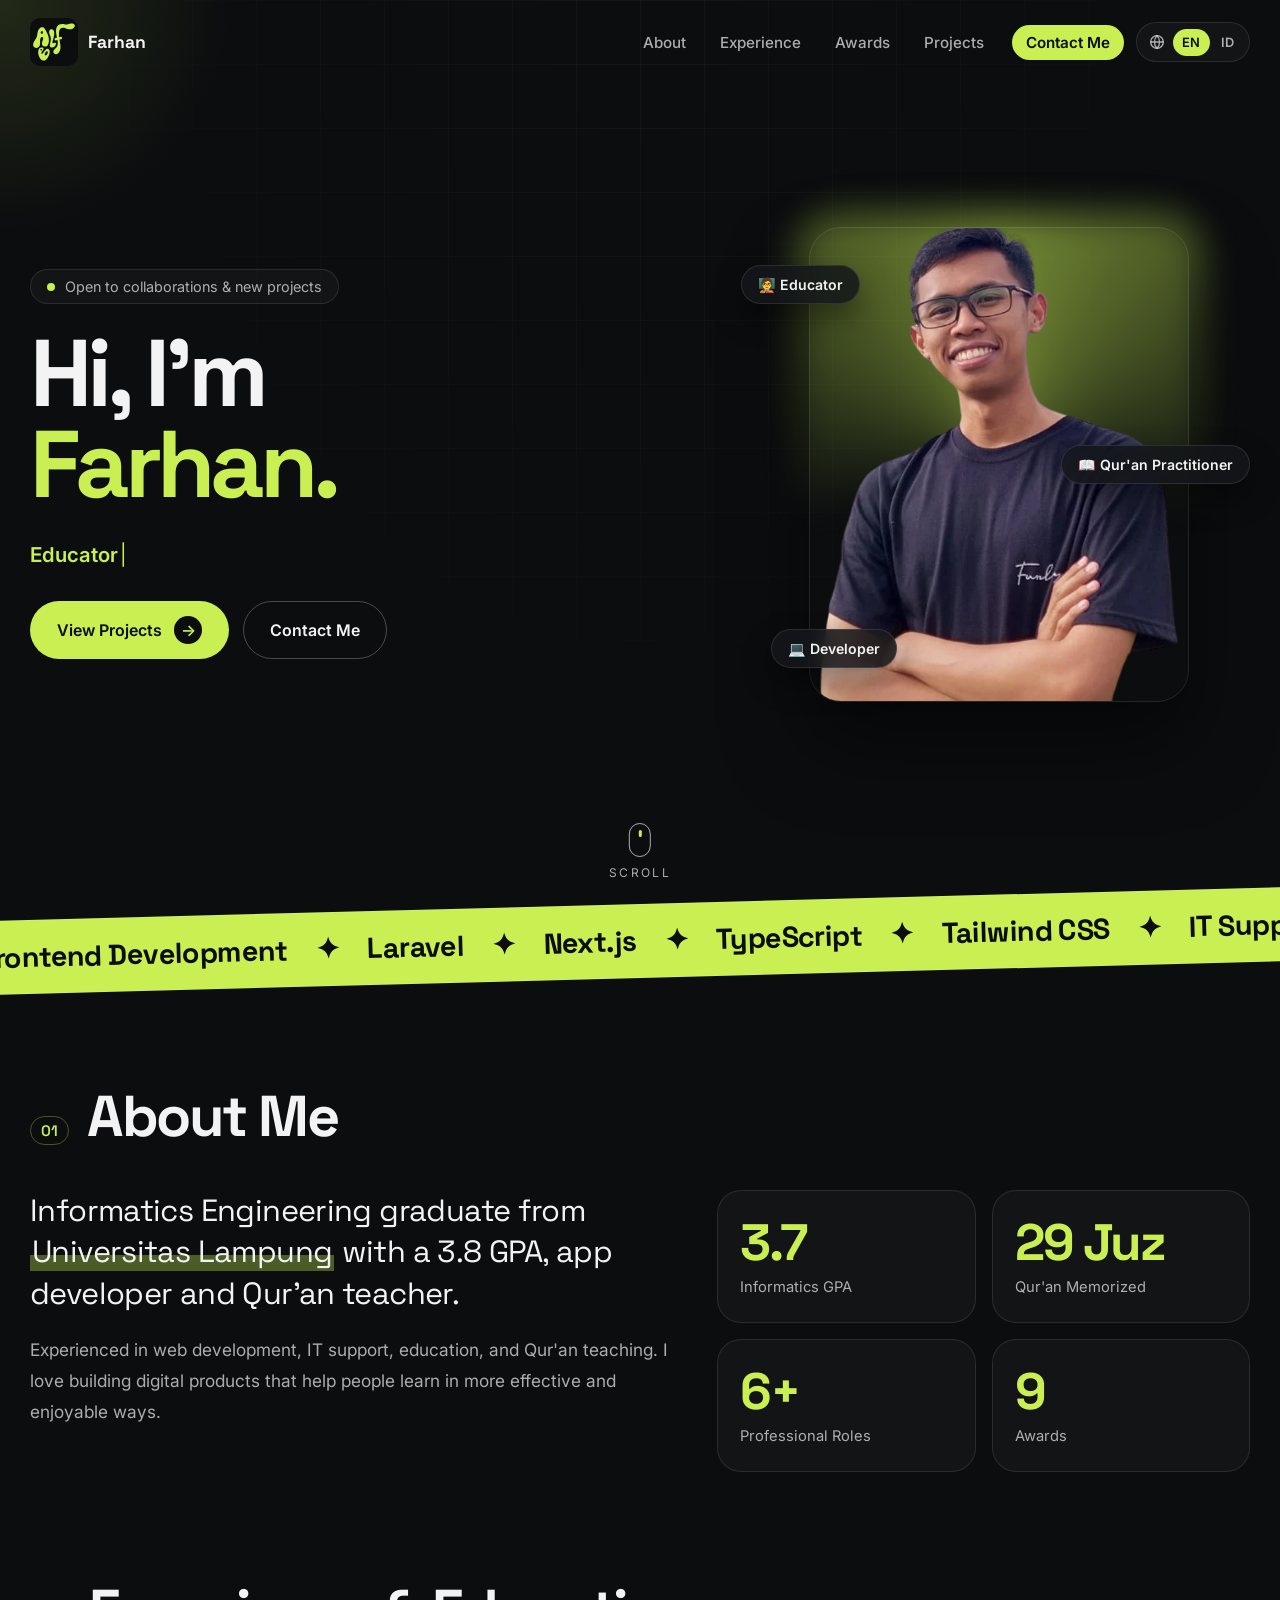
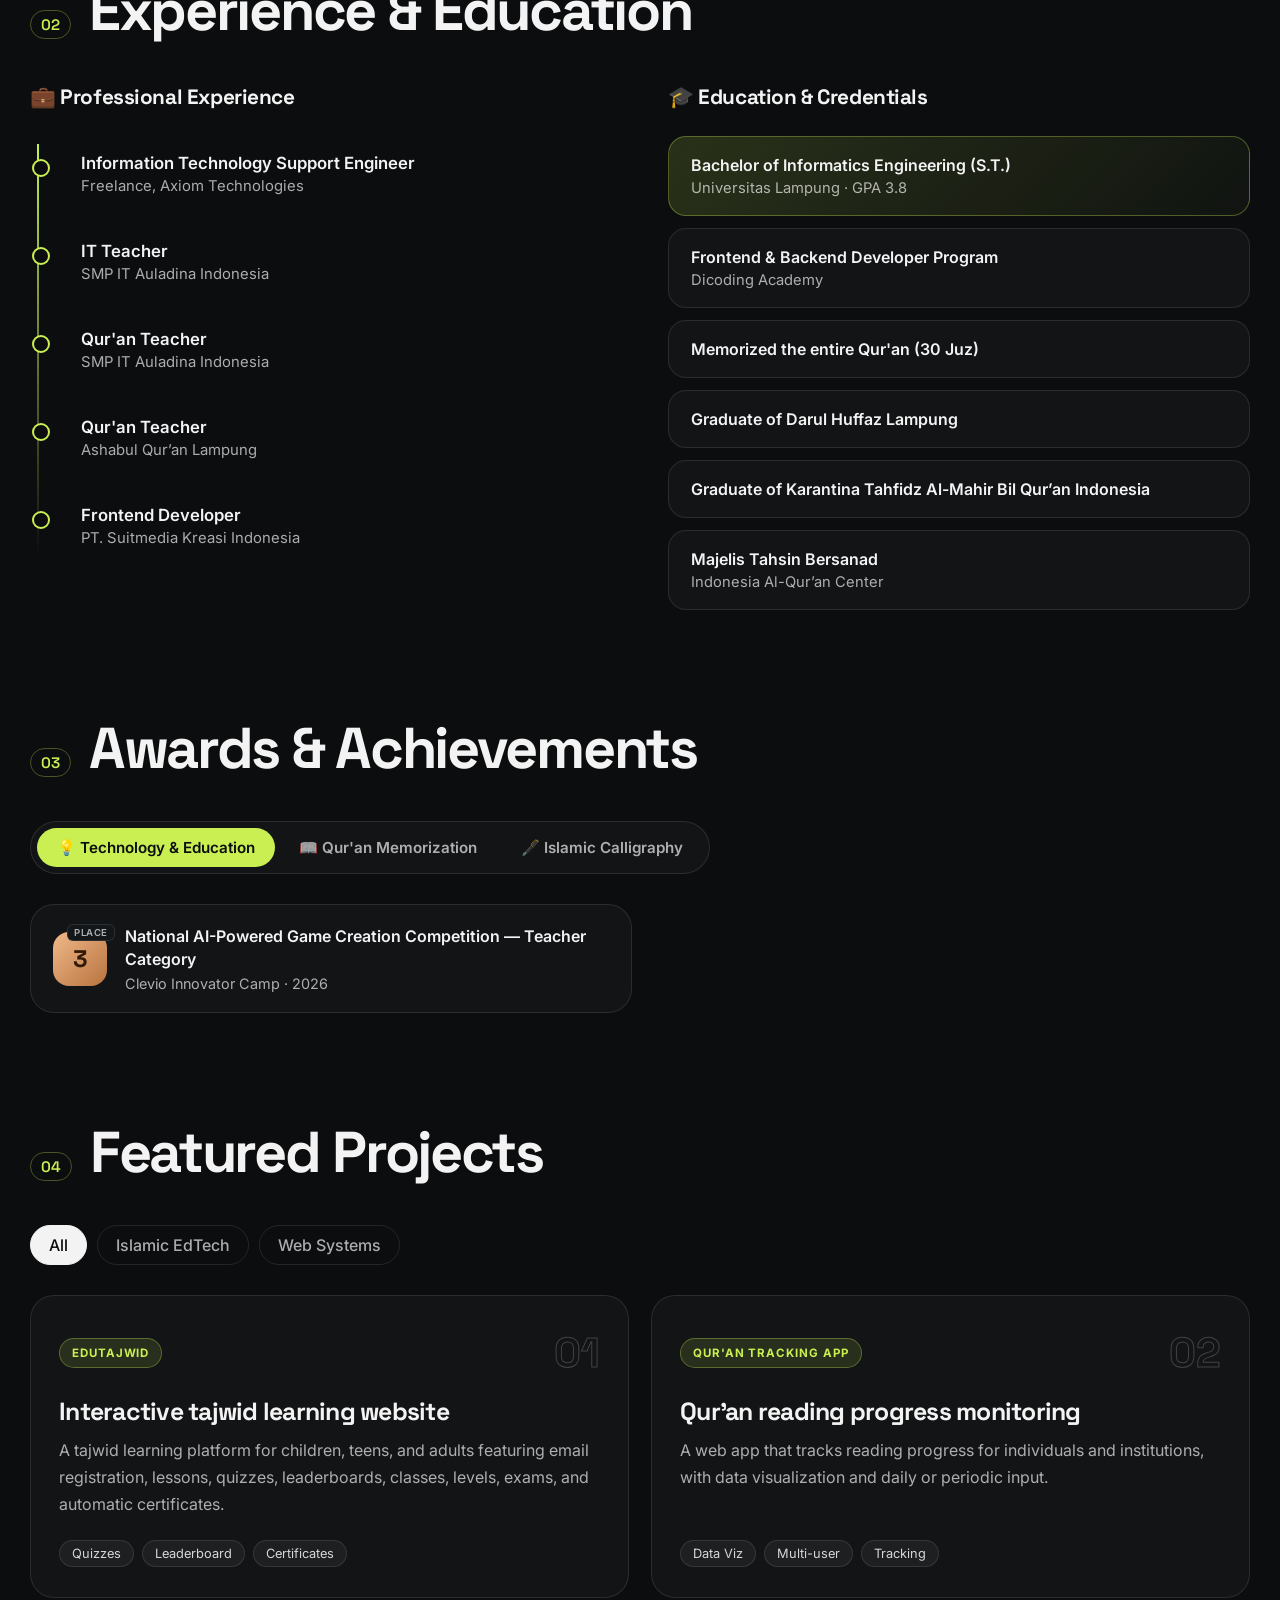
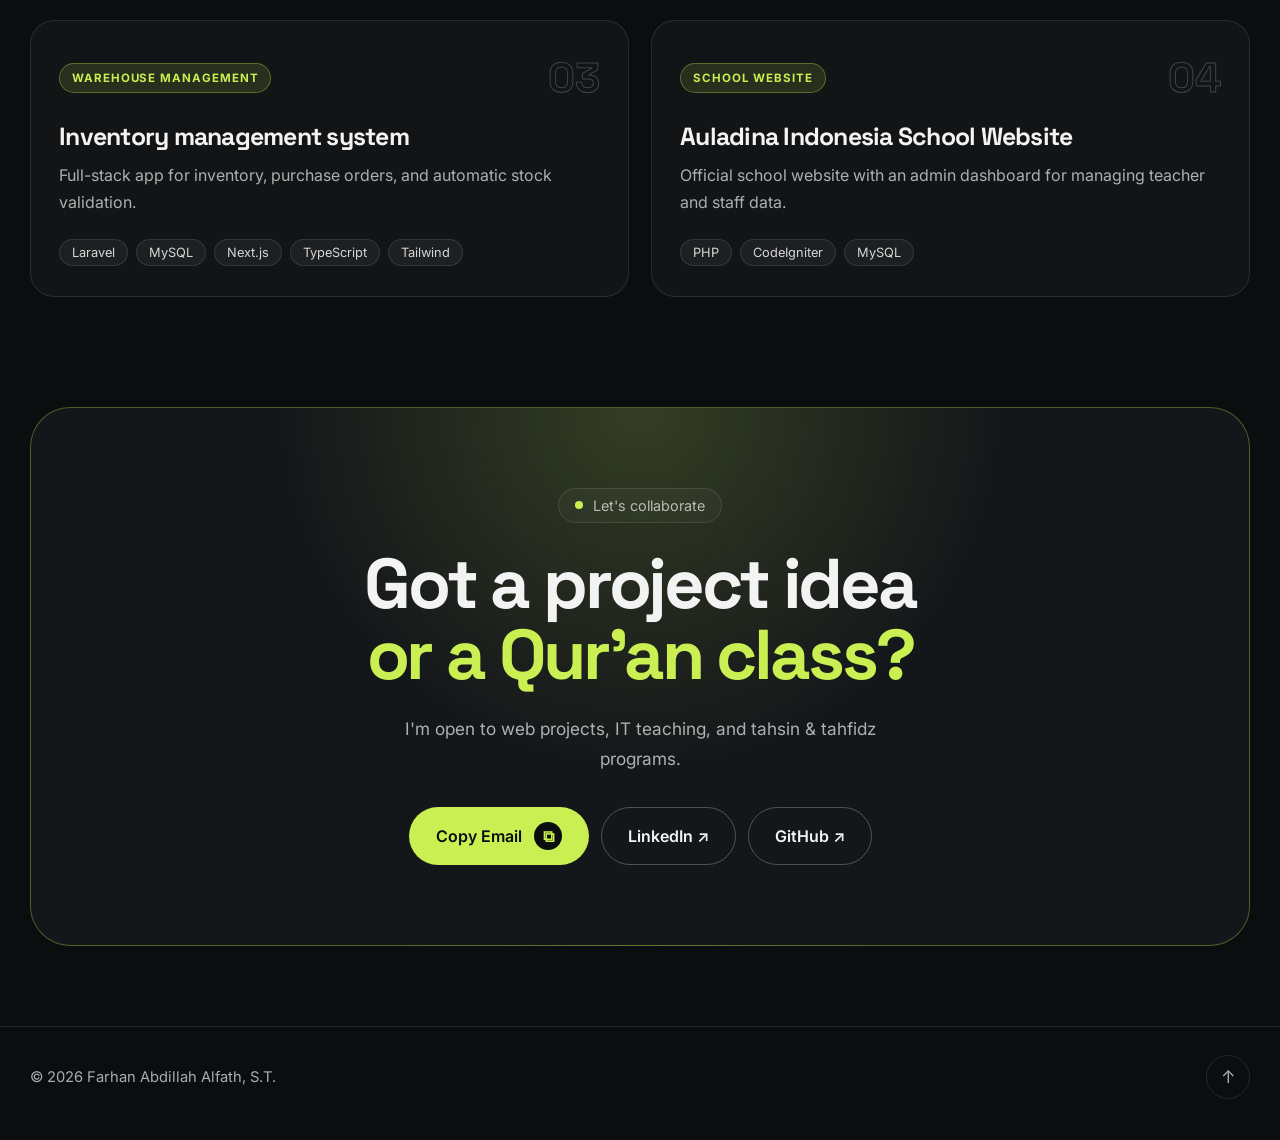
==== commit abc2dbcb: "add education" ====
--- a/index.html
+++ b/index.html
@@ -258,6 +258,12 @@
                 >
               </div>
               <div class="cred reveal">
+                <span class="cred-title"
+                  >Frontend & Backend Developer Program</span
+                >
+                <span class="cred-sub">Dicoding Academy</span>
+              </div>
+              <div class="cred reveal">
                 <span class="cred-title" data-i18n="cred.hafiz"
                   >Memorized the entire Qur'an (30 Juz)</span
                 >
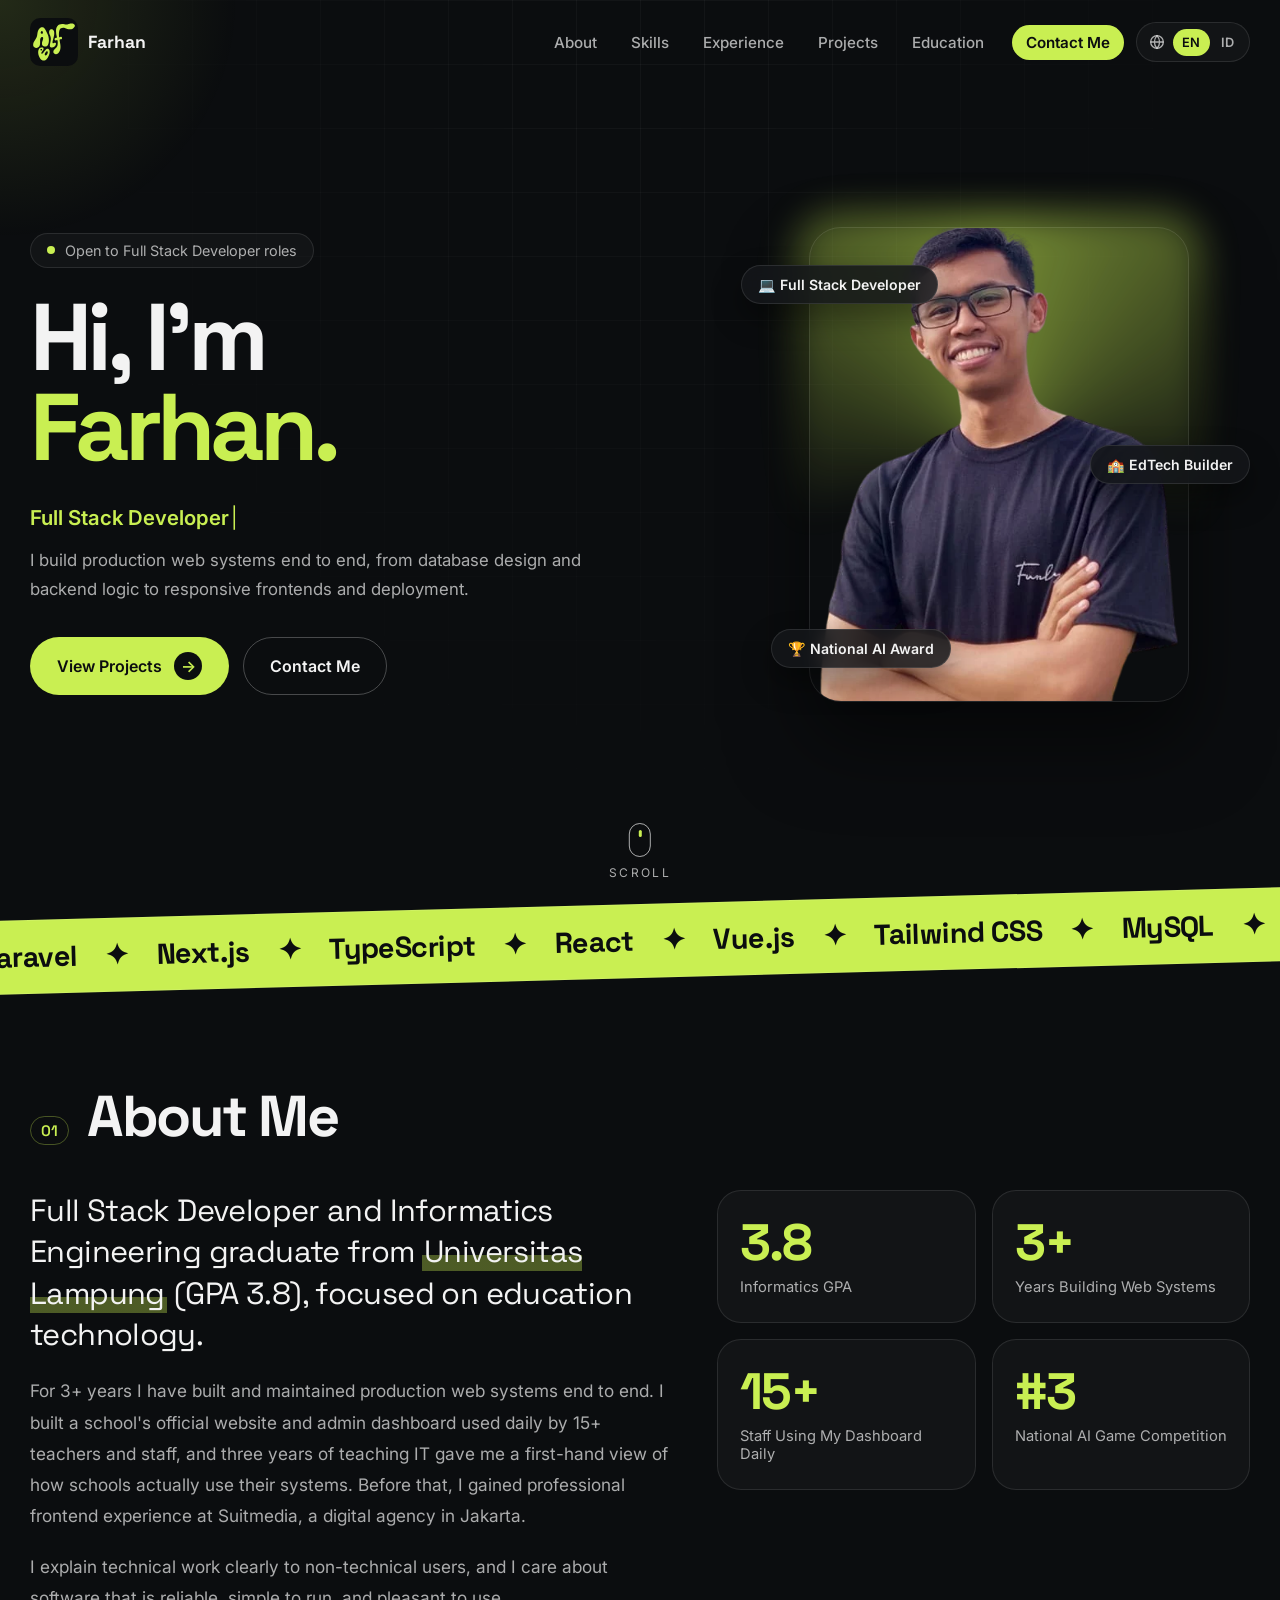
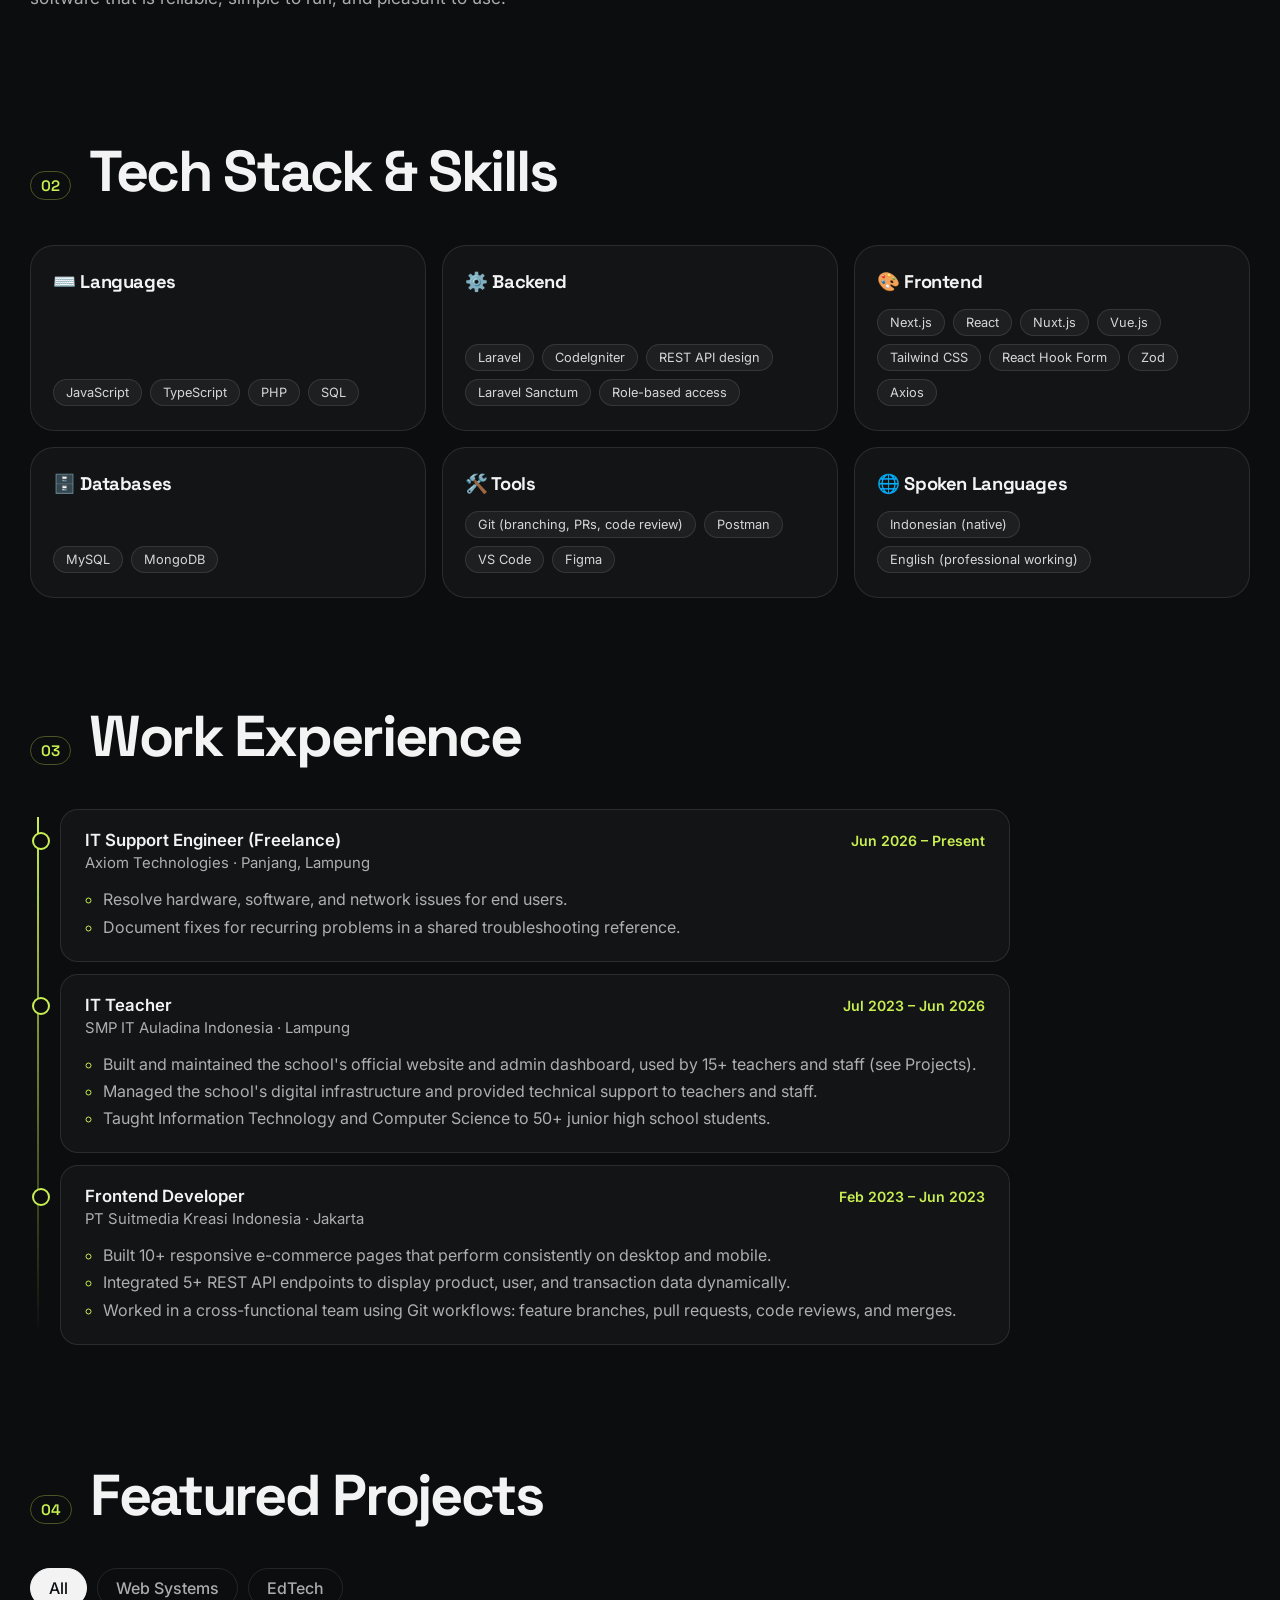
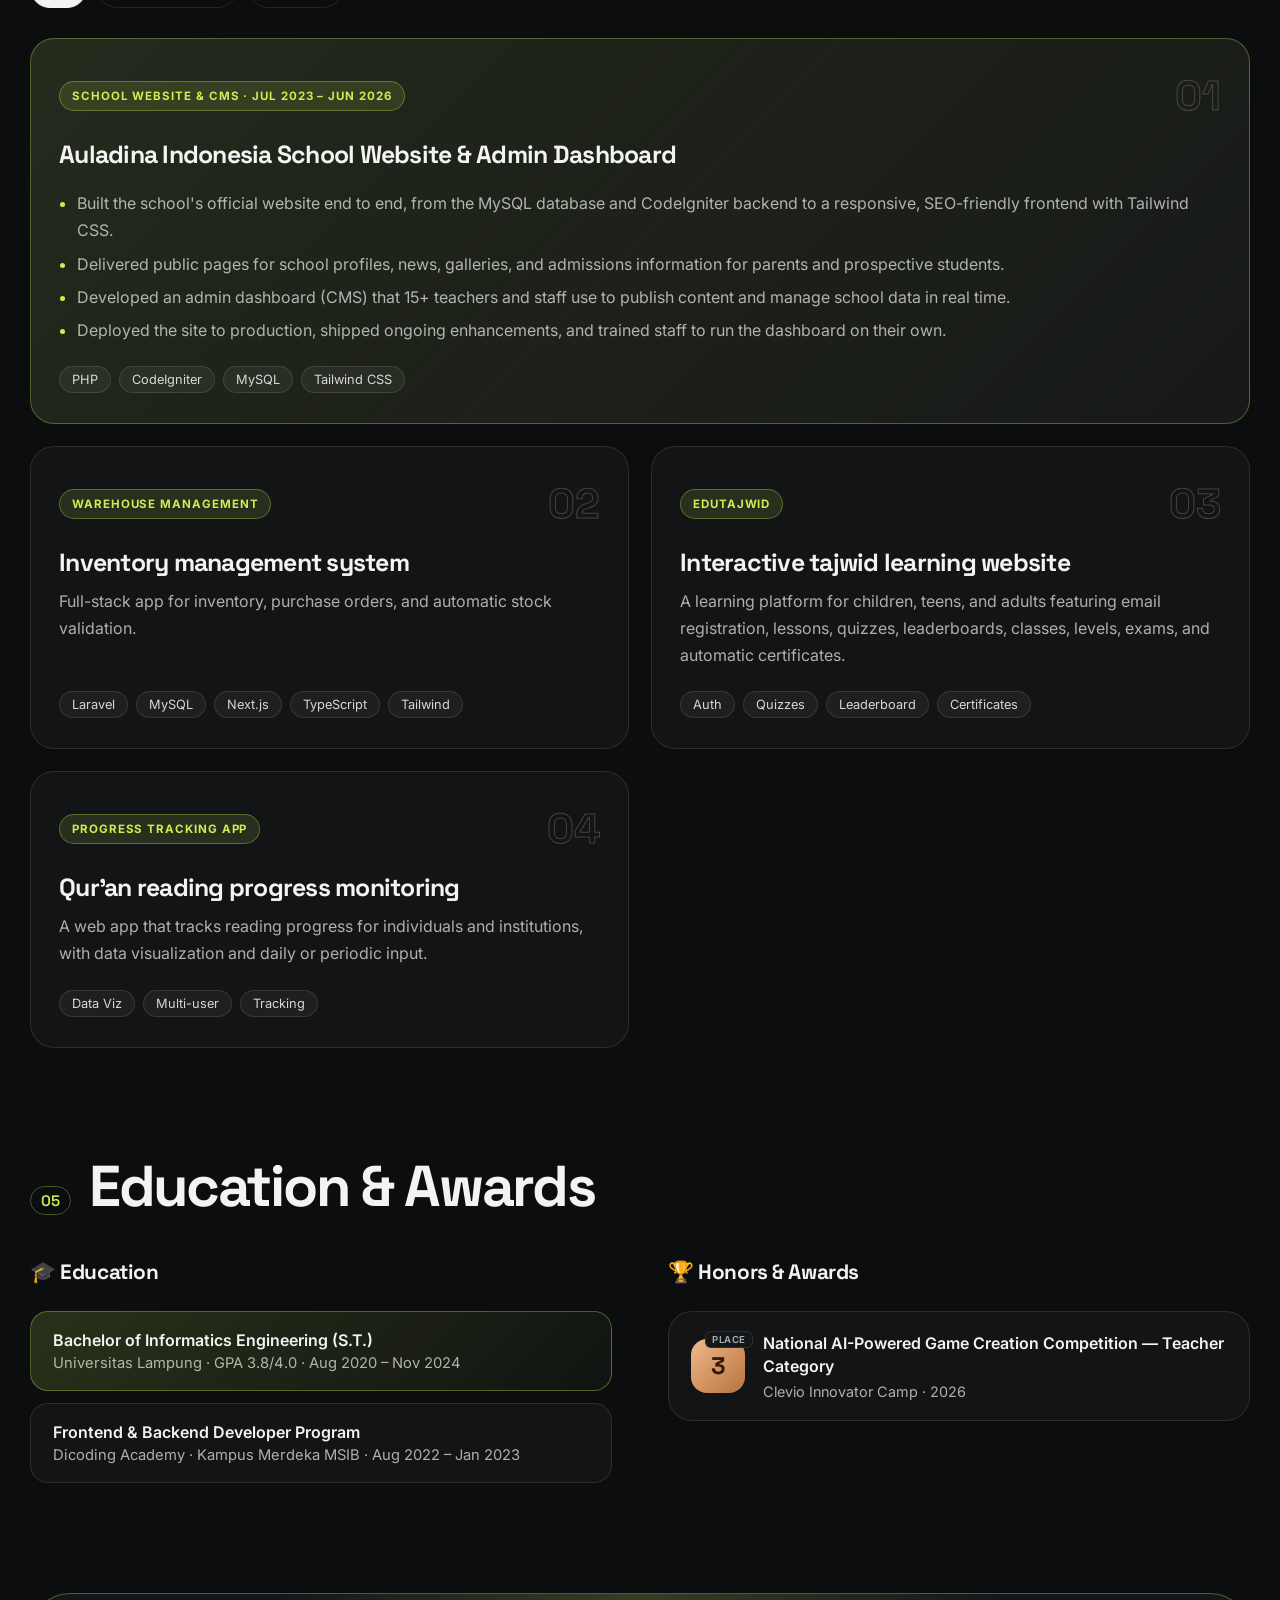
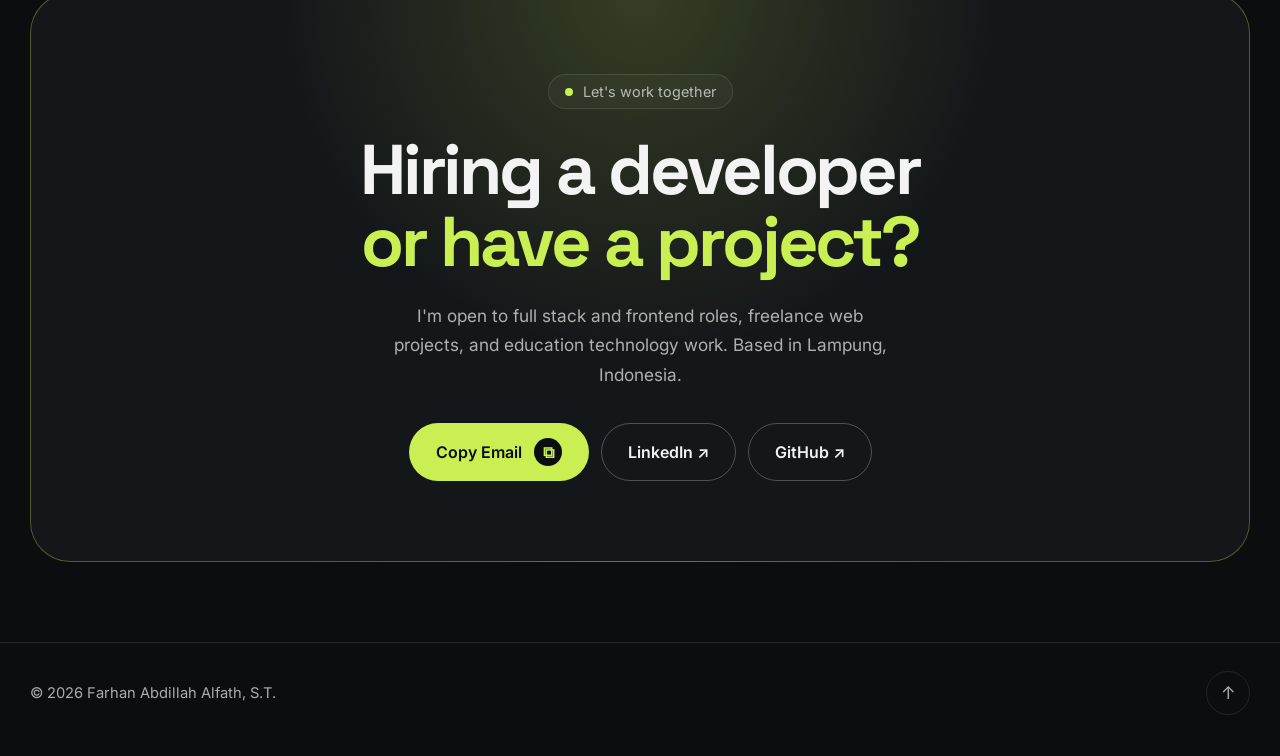
==== commit d5c52855: "add edu, change core portf" ====
--- a/index.html
+++ b/index.html
@@ -3,10 +3,10 @@
   <head>
     <meta charset="UTF-8" />
     <meta name="viewport" content="width=device-width, initial-scale=1.0" />
-    <title>Farhan Abdillah Alfath | Portfolio</title>
+    <title>Farhan Abdillah Alfath | Full Stack Developer</title>
     <meta
       name="description"
-      content="Portfolio of Farhan Abdillah Alfath, S.T. — Web developer, IT educator, and Qur'an teacher."
+      content="Portfolio of Farhan Abdillah Alfath, S.T. — Full Stack Developer (Laravel, Next.js, TypeScript) focused on education technology."
     />
     <link rel="icon" type="image/svg+xml" href="logo.svg" />
     <link rel="preconnect" href="https://fonts.googleapis.com" />
@@ -29,9 +29,10 @@
       </a>
       <nav class="nav" id="nav">
         <a href="#about" data-i18n="nav.about">About</a>
+        <a href="#skills" data-i18n="nav.skills">Skills</a>
         <a href="#experience" data-i18n="nav.experience">Experience</a>
-        <a href="#awards" data-i18n="nav.awards">Awards</a>
         <a href="#projects" data-i18n="nav.projects">Projects</a>
+        <a href="#education" data-i18n="nav.education">Education</a>
         <a href="#contact" class="nav-cta" data-i18n="nav.contact"
           >Contact Me</a
         >
@@ -77,7 +78,7 @@
           <p class="eyebrow reveal">
             <span class="dot"></span>
             <span data-i18n="hero.eyebrow"
-              >Open to collaborations &amp; new projects</span
+              >Open to Full Stack Developer roles</span
             >
           </p>
           <h1 class="hero-title">
@@ -90,6 +91,10 @@
           </h1>
           <p class="hero-sub reveal">
             <span class="typed" id="typed"></span><span class="caret">|</span>
+          </p>
+          <p class="hero-desc reveal" data-i18n="hero.desc">
+            I build production web systems end to end, from database design and
+            backend logic to responsive frontends and deployment.
           </p>
           <div class="hero-actions reveal">
             <a href="#projects" class="btn btn-primary magnetic">
@@ -109,14 +114,14 @@
           <div class="photo-wrap tilt">
             <div class="photo-ring"></div>
             <img src="foto.webp" alt="Farhan Abdillah Alfath" />
-            <div class="float-badge badge-1" data-i18n="badge.educator">
-              🧑‍🏫 Educator
-            </div>
-            <div class="float-badge badge-2" data-i18n="badge.quran">
-              📖 Qur'an Practitioner
-            </div>
-            <div class="float-badge badge-3" data-i18n="badge.dev">
-              💻 Developer
+            <div class="float-badge badge-1" data-i18n="badge.dev">
+              💻 Full Stack Developer
+            </div>
+            <div class="float-badge badge-2" data-i18n="badge.edtech">
+              🏫 EdTech Builder
+            </div>
+            <div class="float-badge badge-3" data-i18n="badge.award">
+              🏆 National AI Award
             </div>
           </div>
         </div>
@@ -135,18 +140,16 @@
       <!-- MARQUEE -->
       <div class="marquee" aria-hidden="true">
         <div class="marquee-track">
-          <span data-i18n="mq.frontend">Frontend Development</span><b>✦</b>
           <span>Laravel</span><b>✦</b> <span>Next.js</span><b>✦</b>
-          <span>TypeScript</span><b>✦</b> <span>Tailwind CSS</span><b>✦</b>
-          <span data-i18n="mq.support">IT Support</span><b>✦</b>
-          <span>Tahsin &amp; Tahfidz</span><b>✦</b>
-          <span data-i18n="mq.calligraphy">Calligraphy</span><b>✦</b>
-          <span data-i18n="mq.frontend">Frontend Development</span><b>✦</b>
+          <span>TypeScript</span><b>✦</b> <span>React</span><b>✦</b>
+          <span>Vue.js</span><b>✦</b> <span>Tailwind CSS</span><b>✦</b>
+          <span>MySQL</span><b>✦</b> <span>REST API</span><b>✦</b>
+          <span>CodeIgniter</span><b>✦</b>
           <span>Laravel</span><b>✦</b> <span>Next.js</span><b>✦</b>
-          <span>TypeScript</span><b>✦</b> <span>Tailwind CSS</span><b>✦</b>
-          <span data-i18n="mq.support">IT Support</span><b>✦</b>
-          <span>Tahsin &amp; Tahfidz</span><b>✦</b>
-          <span data-i18n="mq.calligraphy">Calligraphy</span><b>✦</b>
+          <span>TypeScript</span><b>✦</b> <span>React</span><b>✦</b>
+          <span>Vue.js</span><b>✦</b> <span>Tailwind CSS</span><b>✦</b>
+          <span>MySQL</span><b>✦</b> <span>REST API</span><b>✦</b>
+          <span>CodeIgniter</span><b>✦</b>
         </div>
       </div>
 
@@ -159,14 +162,22 @@
         <div class="about-grid">
           <div class="about-text reveal">
             <p class="lead" data-i18n="about.lead">
-              Informatics Engineering graduate from
-              <mark>Universitas Lampung</mark> with a 3.8 GPA, app developer and
-              Qur'an teacher.
+              Full Stack Developer and Informatics Engineering graduate from
+              <mark>Universitas Lampung</mark> (GPA 3.8), focused on education
+              technology.
             </p>
             <p data-i18n="about.body">
-              Experienced in web development, IT support, education, and Qur'an
-              teaching. I love building digital products that help people learn
-              in more effective and enjoyable ways.
+              For 3+ years I have built and maintained production web systems end
+              to end. I built a school's official website and admin dashboard
+              used daily by 15+ teachers and staff, and three years of teaching
+              IT gave me a first-hand view of how schools actually use their
+              systems. Before that, I gained professional frontend experience at
+              Suitmedia, a digital agency in Jakarta.
+            </p>
+            <p data-i18n="about.body2">
+              I explain technical work clearly to non-technical users, and I care
+              about software that is reliable, simple to run, and pleasant to
+              use.
             </p>
           </div>
           <div class="stats">
@@ -177,20 +188,73 @@
               >
             </div>
             <div class="stat reveal">
-              <span class="stat-num" data-count="30" data-suffix=" Juz">0</span>
-              <span class="stat-label" data-i18n="stat.quran"
-                >Qur'an Memorized</span
+              <span class="stat-num" data-count="3" data-suffix="+">0</span>
+              <span class="stat-label" data-i18n="stat.years"
+                >Years Building Web Systems</span
               >
             </div>
             <div class="stat reveal">
-              <span class="stat-num" data-count="6" data-suffix="+">0</span>
-              <span class="stat-label" data-i18n="stat.roles"
-                >Professional Roles</span
+              <span class="stat-num" data-count="15" data-suffix="+">0</span>
+              <span class="stat-label" data-i18n="stat.users"
+                >Staff Using My Dashboard Daily</span
               >
             </div>
             <div class="stat reveal">
-              <span class="stat-num" data-count="9">0</span>
-              <span class="stat-label" data-i18n="stat.awards">Awards</span>
+              <span class="stat-num" data-count="3" data-prefix="#">0</span>
+              <span class="stat-label" data-i18n="stat.award"
+                >National AI Game Competition</span
+              >
+            </div>
+          </div>
+        </div>
+      </section>
+
+      <!-- SKILLS -->
+      <section class="section" id="skills">
+        <div class="section-head reveal">
+          <span class="section-num">02</span>
+          <h2 data-i18n="skills.title">Tech Stack &amp; Skills</h2>
+        </div>
+        <div class="skills-grid">
+          <div class="skill-card reveal">
+            <h3 data-i18n="skills.lang">⌨️ Languages</h3>
+            <div class="chips">
+              <span>JavaScript</span><span>TypeScript</span><span>PHP</span
+              ><span>SQL</span>
+            </div>
+          </div>
+          <div class="skill-card reveal">
+            <h3>⚙️ Backend</h3>
+            <div class="chips">
+              <span>Laravel</span><span>CodeIgniter</span
+              ><span>REST API design</span><span>Laravel Sanctum</span
+              ><span data-i18n="skills.rbac">Role-based access</span>
+            </div>
+          </div>
+          <div class="skill-card reveal">
+            <h3>🎨 Frontend</h3>
+            <div class="chips">
+              <span>Next.js</span><span>React</span><span>Nuxt.js</span
+              ><span>Vue.js</span><span>Tailwind CSS</span
+              ><span>React Hook Form</span><span>Zod</span><span>Axios</span>
+            </div>
+          </div>
+          <div class="skill-card reveal">
+            <h3 data-i18n="skills.db">🗄️ Databases</h3>
+            <div class="chips"><span>MySQL</span><span>MongoDB</span></div>
+          </div>
+          <div class="skill-card reveal">
+            <h3 data-i18n="skills.tools">🛠️ Tools</h3>
+            <div class="chips">
+              <span data-i18n="skills.git">Git (branching, PRs, code review)</span
+              ><span>Postman</span><span>VS Code</span><span>Figma</span>
+            </div>
+          </div>
+          <div class="skill-card reveal">
+            <h3 data-i18n="skills.spoken">🌐 Spoken Languages</h3>
+            <div class="chips" data-i18n="skills.spokenChips">
+              <span>Indonesian (native)</span
+              ><span>English (professional working)</span>
             </div>
           </div>
         </div>
@@ -199,136 +263,234 @@
       <!-- EXPERIENCE -->
       <section class="section" id="experience">
         <div class="section-head reveal">
-          <span class="section-num">02</span>
-          <h2 data-i18n="exp.title">Experience &amp; Education</h2>
+          <span class="section-num">03</span>
+          <h2 data-i18n="exp.title">Work Experience</h2>
+        </div>
+
+        <ol class="timeline timeline-wide">
+          <li class="reveal">
+            <div class="tl-head">
+              <span class="tl-role" data-i18n="role.support"
+                >IT Support Engineer (Freelance)</span
+              >
+              <span class="tl-date" data-i18n="date.support"
+                >Jun 2026 – Present</span
+              >
+            </div>
+            <span class="tl-org">Axiom Technologies · Panjang, Lampung</span>
+            <ul class="tl-points" data-i18n="pts.support">
+              <li>
+                Resolve hardware, software, and network issues for end users.
+              </li>
+              <li>
+                Document fixes for recurring problems in a shared troubleshooting
+                reference.
+              </li>
+            </ul>
+          </li>
+          <li class="reveal">
+            <div class="tl-head">
+              <span class="tl-role" data-i18n="role.itTeacher">IT Teacher</span>
+              <span class="tl-date" data-i18n="date.teacher"
+                >Jul 2023 – Jun 2026</span
+              >
+            </div>
+            <span class="tl-org">SMP IT Auladina Indonesia · Lampung</span>
+            <ul class="tl-points" data-i18n="pts.teacher">
+              <li>
+                Built and maintained the school's official website and admin
+                dashboard, used by 15+ teachers and staff (see Projects).
+              </li>
+              <li>
+                Managed the school's digital infrastructure and provided technical
+                support to teachers and staff.
+              </li>
+              <li>
+                Taught Information Technology and Computer Science to 50+ junior
+                high school students.
+              </li>
+            </ul>
+          </li>
+          <li class="reveal">
+            <div class="tl-head">
+              <span class="tl-role" data-i18n="role.frontend"
+                >Frontend Developer</span
+              >
+              <span class="tl-date" data-i18n="date.frontend"
+                >Feb 2023 – Jun 2023</span
+              >
+            </div>
+            <span class="tl-org">PT Suitmedia Kreasi Indonesia · Jakarta</span>
+            <ul class="tl-points" data-i18n="pts.frontend">
+              <li>
+                Built 10+ responsive e-commerce pages that perform consistently on
+                desktop and mobile.
+              </li>
+              <li>
+                Integrated 5+ REST API endpoints to display product, user, and
+                transaction data dynamically.
+              </li>
+              <li>
+                Worked in a cross-functional team using Git workflows: feature
+                branches, pull requests, code reviews, and merges.
+              </li>
+            </ul>
+          </li>
+        </ol>
+      </section>
+
+      <!-- PROJECTS -->
+      <section class="section" id="projects">
+        <div class="section-head reveal">
+          <span class="section-num">04</span>
+          <h2 data-i18n="projects.title">Featured Projects</h2>
+        </div>
+
+        <div class="filters reveal">
+          <button
+            class="filter active"
+            data-filter="all"
+            data-i18n="filter.all"
+          >
+            All
+          </button>
+          <button class="filter" data-filter="system" data-i18n="filter.system">
+            Web Systems
+          </button>
+          <button class="filter" data-filter="edu" data-i18n="filter.edu">
+            EdTech
+          </button>
+        </div>
+
+        <div class="project-grid">
+          <article
+            class="project-card project-featured tilt reveal"
+            data-cat="system"
+          >
+            <div class="project-top">
+              <span class="project-tag" data-i18n="p1.tag"
+                >School Website &amp; CMS · Jul 2023 – Jun 2026</span
+              >
+              <span class="project-num">01</span>
+            </div>
+            <h3 data-i18n="p1.title">
+              Auladina Indonesia School Website &amp; Admin Dashboard
+            </h3>
+            <ul class="project-points" data-i18n="p1.points">
+              <li>
+                Built the school's official website end to end, from the MySQL
+                database and CodeIgniter backend to a responsive, SEO-friendly
+                frontend with Tailwind CSS.
+              </li>
+              <li>
+                Delivered public pages for school profiles, news, galleries, and
+                admissions information for parents and prospective students.
+              </li>
+              <li>
+                Developed an admin dashboard (CMS) that 15+ teachers and staff use
+                to publish content and manage school data in real time.
+              </li>
+              <li>
+                Deployed the site to production, shipped ongoing enhancements, and
+                trained staff to run the dashboard on their own.
+              </li>
+            </ul>
+            <div class="chips">
+              <span>PHP</span><span>CodeIgniter</span><span>MySQL</span
+              ><span>Tailwind CSS</span>
+            </div>
+          </article>
+
+          <article class="project-card tilt reveal" data-cat="system">
+            <div class="project-top">
+              <span class="project-tag" data-i18n="p2.tag"
+                >Warehouse Management</span
+              >
+              <span class="project-num">02</span>
+            </div>
+            <h3 data-i18n="p2.title">Inventory management system</h3>
+            <p data-i18n="p2.desc">
+              Full-stack app for inventory, purchase orders, and automatic stock
+              validation.
+            </p>
+            <div class="chips">
+              <span>Laravel</span><span>MySQL</span><span>Next.js</span
+              ><span>TypeScript</span><span>Tailwind</span>
+            </div>
+          </article>
+
+          <article class="project-card tilt reveal" data-cat="edu">
+            <div class="project-top">
+              <span class="project-tag">Edutajwid</span>
+              <span class="project-num">03</span>
+            </div>
+            <h3 data-i18n="p3.title">Interactive tajwid learning website</h3>
+            <p data-i18n="p3.desc">
+              A learning platform for children, teens, and adults featuring email
+              registration, lessons, quizzes, leaderboards, classes, levels,
+              exams, and automatic certificates.
+            </p>
+            <div class="chips" data-i18n="p3.chips">
+              <span>Auth</span><span>Quizzes</span><span>Leaderboard</span
+              ><span>Certificates</span>
+            </div>
+          </article>
+
+          <article class="project-card tilt reveal" data-cat="edu">
+            <div class="project-top">
+              <span class="project-tag" data-i18n="p4.tag"
+                >Progress Tracking App</span
+              >
+              <span class="project-num">04</span>
+            </div>
+            <h3 data-i18n="p4.title">Qur'an reading progress monitoring</h3>
+            <p data-i18n="p4.desc">
+              A web app that tracks reading progress for individuals and
+              institutions, with data visualization and daily or periodic input.
+            </p>
+            <div class="chips" data-i18n="p4.chips">
+              <span>Data Viz</span><span>Multi-user</span><span>Tracking</span>
+            </div>
+          </article>
+        </div>
+      </section>
+
+      <!-- EDUCATION & AWARDS -->
+      <section class="section" id="education">
+        <div class="section-head reveal">
+          <span class="section-num">05</span>
+          <h2 data-i18n="edu.title">Education &amp; Awards</h2>
         </div>
 
         <div class="exp-grid">
           <div>
-            <h3 class="col-title reveal" data-i18n="exp.work">
-              💼 Professional Experience
-            </h3>
-            <ol class="timeline">
-              <li class="reveal">
-                <span class="tl-role" data-i18n="role.support"
-                  >Information Technology Support Engineer</span
-                >
-                <span class="tl-org" data-i18n="org.axiom"
-                  >Freelance, Axiom Technologies</span
-                >
-              </li>
-              <li class="reveal">
-                <span class="tl-role" data-i18n="role.itTeacher"
-                  >IT Teacher</span
-                >
-                <span class="tl-org">SMP IT Auladina Indonesia</span>
-              </li>
-              <li class="reveal">
-                <span class="tl-role" data-i18n="role.quranTeacher"
-                  >Qur'an Teacher</span
-                >
-                <span class="tl-org">SMP IT Auladina Indonesia</span>
-              </li>
-              <li class="reveal">
-                <span class="tl-role" data-i18n="role.quranTeacher"
-                  >Qur'an Teacher</span
-                >
-                <span class="tl-org">Ashabul Qur’an Lampung</span>
-              </li>
-              <li class="reveal">
-                <span class="tl-role" data-i18n="role.frontend"
-                  >Frontend Developer</span
-                >
-                <span class="tl-org">PT. Suitmedia Kreasi Indonesia</span>
-              </li>
-            </ol>
-          </div>
-
-          <div>
-            <h3 class="col-title reveal" data-i18n="exp.edu">
-              🎓 Education &amp; Credentials
-            </h3>
+            <h3 class="col-title reveal" data-i18n="edu.edu">🎓 Education</h3>
             <div class="cred-list">
               <div class="cred cred-main reveal">
                 <span class="cred-title" data-i18n="cred.degree"
                   >Bachelor of Informatics Engineering (S.T.)</span
                 >
                 <span class="cred-sub" data-i18n="cred.degreeSub"
-                  >Universitas Lampung · GPA 3.8</span
+                  >Universitas Lampung · GPA 3.8/4.0 · Aug 2020 – Nov 2024</span
                 >
               </div>
               <div class="cred reveal">
                 <span class="cred-title"
-                  >Frontend & Backend Developer Program</span
+                  >Frontend &amp; Backend Developer Program</span
                 >
-                <span class="cred-sub">Dicoding Academy</span>
-              </div>
-              <div class="cred reveal">
-                <span class="cred-title" data-i18n="cred.hafiz"
-                  >Memorized the entire Qur'an (30 Juz)</span
+                <span class="cred-sub" data-i18n="cred.dicodingSub"
+                  >Dicoding Academy · Kampus Merdeka MSIB · Aug 2022 – Jan
+                  2023</span
                 >
               </div>
-              <div class="cred reveal">
-                <span class="cred-title" data-i18n="cred.darulHuffaz"
-                  >Graduate of Darul Huffaz Lampung</span
-                >
-              </div>
-              <div class="cred reveal">
-                <span class="cred-title" data-i18n="cred.almahir"
-                  >Graduate of Karantina Tahfidz Al-Mahir Bil Qur’an
-                  Indonesia</span
-                >
-              </div>
-              <div class="cred reveal">
-                <span class="cred-title">Majelis Tahsin Bersanad</span>
-                <span class="cred-sub">Indonesia Al-Qur’an Center</span>
-              </div>
-            </div>
-          </div>
-        </div>
-      </section>
-
-      <!-- AWARDS -->
-      <section class="section" id="awards">
-        <div class="section-head reveal">
-          <span class="section-num">03</span>
-          <h2 data-i18n="awards.title">Awards &amp; Achievements</h2>
-        </div>
-
-        <div class="tabs reveal" role="tablist">
-          <button
-            class="tab active"
-            role="tab"
-            aria-selected="true"
-            data-tab="tech"
-            data-i18n="tab.tech"
-          >
-            💡 Technology &amp; Education
-          </button>
-          <button
-            class="tab"
-            role="tab"
-            aria-selected="false"
-            data-tab="tahfidz"
-            data-i18n="tab.tahfidz"
-          >
-            📖 Qur'an Memorization
-          </button>
-          <button
-            class="tab"
-            role="tab"
-            aria-selected="false"
-            data-tab="kaligrafi"
-            data-i18n="tab.calligraphy"
-          >
-            🖋️ Islamic Calligraphy
-          </button>
-          <span class="tab-indicator"></span>
-        </div>
-
-        <div class="tab-panels">
-          <div class="tab-panel active" data-panel="tech">
-            <div class="award">
+            </div>
+          </div>
+
+          <div>
+            <h3 class="col-title reveal" data-i18n="edu.awards">
+              🏆 Honors &amp; Awards
+            </h3>
+            <div class="award reveal">
               <span class="award-rank r3">3</span>
               <div>
                 <p class="award-title" data-i18n="award.game">
@@ -339,170 +501,6 @@
               </div>
             </div>
           </div>
-
-          <div class="tab-panel" data-panel="tahfidz">
-            <div class="award">
-              <span class="award-rank r1">1</span>
-              <div>
-                <p class="award-title">MHQ 5 Juz</p>
-                <p class="award-meta">MTQ-M Unila · 2021</p>
-              </div>
-            </div>
-            <div class="award">
-              <span class="award-rank r3">3</span>
-              <div>
-                <p class="award-title">MHQ 20 Juz</p>
-                <p class="award-meta">MTQ Kota Bandar Lampung · 2019</p>
-              </div>
-            </div>
-            <div class="award">
-              <span class="award-rank r3">3</span>
-              <div>
-                <p class="award-title">MHQ 10 Juz</p>
-                <p class="award-meta">MTQ Lampung Selatan · 2018</p>
-              </div>
-            </div>
-            <div class="award">
-              <span class="award-rank r2">2</span>
-              <div>
-                <p class="award-title">MHQ 10 Juz</p>
-                <p class="award-meta">MTQ Lampung Selatan · 2017</p>
-              </div>
-            </div>
-          </div>
-
-          <div class="tab-panel" data-panel="kaligrafi">
-            <div class="award">
-              <span class="award-rank r1">1</span>
-              <div>
-                <p class="award-title" data-i18n="award.rohis">
-                  Men's Calligraphy — ROHIS Lampung Gema Islam
-                </p>
-                <p class="award-meta">SMAN 3 Metro · 2019</p>
-              </div>
-            </div>
-            <div class="award">
-              <span class="award-rank r3">3</span>
-              <div>
-                <p class="award-title" data-i18n="award.pesantren">
-                  Contemporary Calligraphy — Festival Pesantren V, Lampung
-                  Province
-                </p>
-                <p class="award-meta">2018</p>
-              </div>
-            </div>
-            <div class="award">
-              <span class="award-rank r3">3</span>
-              <div>
-                <p class="award-title" data-i18n="award.teknokrat">
-                  Calligraphy — Pentas Islami Teknokrat, Lampung Province
-                </p>
-                <p class="award-meta">2018</p>
-              </div>
-            </div>
-            <div class="award">
-              <span class="award-rank r1">1</span>
-              <div>
-                <p class="award-title" data-i18n="award.teknokrat">
-                  Calligraphy — Pentas Islami Teknokrat, Lampung Province
-                </p>
-                <p class="award-meta">2017</p>
-              </div>
-            </div>
-          </div>
-        </div>
-      </section>
-
-      <!-- PROJECTS -->
-      <section class="section" id="projects">
-        <div class="section-head reveal">
-          <span class="section-num">04</span>
-          <h2 data-i18n="projects.title">Featured Projects</h2>
-        </div>
-
-        <div class="filters reveal">
-          <button
-            class="filter active"
-            data-filter="all"
-            data-i18n="filter.all"
-          >
-            All
-          </button>
-          <button class="filter" data-filter="edu" data-i18n="filter.edu">
-            Islamic EdTech
-          </button>
-          <button class="filter" data-filter="system" data-i18n="filter.system">
-            Web Systems
-          </button>
-        </div>
-
-        <div class="project-grid">
-          <article class="project-card tilt reveal" data-cat="edu">
-            <div class="project-top">
-              <span class="project-tag">Edutajwid</span>
-              <span class="project-num">01</span>
-            </div>
-            <h3 data-i18n="p1.title">Interactive tajwid learning website</h3>
-            <p data-i18n="p1.desc">
-              A tajwid learning platform for children, teens, and adults
-              featuring email registration, lessons, quizzes, leaderboards,
-              classes, levels, exams, and automatic certificates.
-            </p>
-            <div class="chips" data-i18n="p1.chips">
-              <span>Quizzes</span><span>Leaderboard</span
-              ><span>Certificates</span>
-            </div>
-          </article>
-
-          <article class="project-card tilt reveal" data-cat="edu">
-            <div class="project-top">
-              <span class="project-tag" data-i18n="p2.tag"
-                >Qur'an Tracking App</span
-              >
-              <span class="project-num">02</span>
-            </div>
-            <h3 data-i18n="p2.title">Qur'an reading progress monitoring</h3>
-            <p data-i18n="p2.desc">
-              A web app that tracks reading progress for individuals and
-              institutions, with data visualization and daily or periodic input.
-            </p>
-            <div class="chips" data-i18n="p2.chips">
-              <span>Data Viz</span><span>Multi-user</span><span>Tracking</span>
-            </div>
-          </article>
-
-          <article class="project-card tilt reveal" data-cat="system">
-            <div class="project-top">
-              <span class="project-tag" data-i18n="p3.tag"
-                >Warehouse Management</span
-              >
-              <span class="project-num">03</span>
-            </div>
-            <h3 data-i18n="p3.title">Inventory management system</h3>
-            <p data-i18n="p3.desc">
-              Full-stack app for inventory, purchase orders, and automatic stock
-              validation.
-            </p>
-            <div class="chips">
-              <span>Laravel</span><span>MySQL</span><span>Next.js</span
-              ><span>TypeScript</span><span>Tailwind</span>
-            </div>
-          </article>
-
-          <article class="project-card tilt reveal" data-cat="system">
-            <div class="project-top">
-              <span class="project-tag" data-i18n="p4.tag">School Website</span>
-              <span class="project-num">04</span>
-            </div>
-            <h3 data-i18n="p4.title">Auladina Indonesia School Website</h3>
-            <p data-i18n="p4.desc">
-              Official school website with an admin dashboard for managing
-              teacher and staff data.
-            </p>
-            <div class="chips">
-              <span>PHP</span><span>CodeIgniter</span><span>MySQL</span>
-            </div>
-          </article>
         </div>
       </section>
 
@@ -511,18 +509,17 @@
         <div class="contact-card reveal">
           <p class="eyebrow">
             <span class="dot"></span>
-            <span data-i18n="contact.eyebrow">Let's collaborate</span>
+            <span data-i18n="contact.eyebrow">Let's work together</span>
           </p>
           <h2 data-i18n="contact.title">
-            Got a project idea<br /><span class="accent"
-              >or a Qur'an class?</span
+            Hiring a developer<br /><span class="accent"
+              >or have a project?</span
             >
           </h2>
           <p class="contact-sub" data-i18n="contact.sub">
-            I'm open to web projects, IT teaching, and tahsin &amp; tahfidz
-            programs.
+            I'm open to full stack and frontend roles, freelance web projects,
+            and education technology work. Based in Lampung, Indonesia.
           </p>
-          <!-- Ganti email & link di bawah dengan kontak asli -->
           <div class="contact-actions">
             <button
               class="btn btn-primary magnetic"
--- a/styles.css
+++ b/styles.css
@@ -702,7 +702,7 @@
   background: linear-gradient(var(--green), transparent);
 }
 
-.timeline li {
+.timeline > li {
   position: relative;
   display: flex;
   flex-direction: column;
@@ -714,7 +714,7 @@
   transition: background 0.3s, border-color 0.3s, transform 0.3s var(--ease);
 }
 
-.timeline li::before {
+.timeline > li::before {
   content: "";
   position: absolute;
   left: -29px;
@@ -727,13 +727,13 @@
   transition: background 0.3s, transform 0.3s;
 }
 
-.timeline li:hover {
+.timeline > li:hover {
   background: var(--card-hover);
   border-color: var(--line);
   transform: translateX(6px);
 }
 
-.timeline li:hover::before {
+.timeline > li:hover::before {
   background: var(--green);
   transform: scale(1.2);
 }
@@ -1308,3 +1308,118 @@
     transform: none;
   }
 }
+
+/* ---------- hero description ---------- */
+.hero-desc {
+  max-width: 560px;
+  margin: 16px 0 0;
+  color: var(--muted);
+  font-size: 1.05rem;
+  line-height: 1.7;
+}
+
+/* ---------- skills ---------- */
+.skills-grid {
+  display: grid;
+  grid-template-columns: repeat(3, minmax(0, 1fr));
+  gap: 16px;
+}
+
+.skill-card {
+  display: flex;
+  flex-direction: column;
+  padding: 24px 22px;
+  border-radius: var(--radius);
+  background: var(--card);
+  border: 1px solid var(--line);
+  transition: border-color 0.3s, background 0.3s;
+}
+
+.skill-card:hover {
+  border-color: var(--green-line);
+  background: var(--card-hover);
+}
+
+.skill-card h3 {
+  margin: 0;
+  font-family: var(--display);
+  font-size: 1.15rem;
+  letter-spacing: -0.02em;
+}
+
+.skill-card .chips {
+  padding-top: 16px;
+}
+
+/* ---------- detailed timeline ---------- */
+.timeline-wide {
+  max-width: 980px;
+}
+
+.timeline-wide > li {
+  padding: 20px 24px;
+  background: var(--card);
+  border-color: var(--line);
+}
+
+.timeline-wide > li:hover {
+  transform: translateX(4px);
+  border-color: var(--green-line);
+}
+
+.tl-head {
+  display: flex;
+  flex-wrap: wrap;
+  justify-content: space-between;
+  align-items: baseline;
+  gap: 4px 16px;
+}
+
+.tl-date {
+  color: var(--green);
+  font-size: 0.88rem;
+  font-weight: 600;
+  white-space: nowrap;
+}
+
+.tl-points,
+.project-points {
+  margin: 10px 0 0;
+  padding-left: 18px;
+  color: var(--muted);
+  line-height: 1.7;
+}
+
+.tl-points li::marker,
+.project-points li::marker {
+  color: var(--green);
+}
+
+/* ---------- featured project ---------- */
+.project-featured {
+  grid-column: 1 / -1;
+  background:
+    linear-gradient(135deg, rgba(201, 239, 82, 0.1), rgba(201, 239, 82, 0.02)),
+    var(--card);
+  border-color: var(--green-line);
+}
+
+.project-points li + li {
+  margin-top: 6px;
+}
+
+@media (max-width: 960px) {
+  .skills-grid {
+    grid-template-columns: repeat(2, minmax(0, 1fr));
+  }
+}
+
+@media (max-width: 600px) {
+  .skills-grid {
+    grid-template-columns: 1fr;
+  }
+
+  .timeline-wide > li {
+    padding: 18px 18px;
+  }
+}
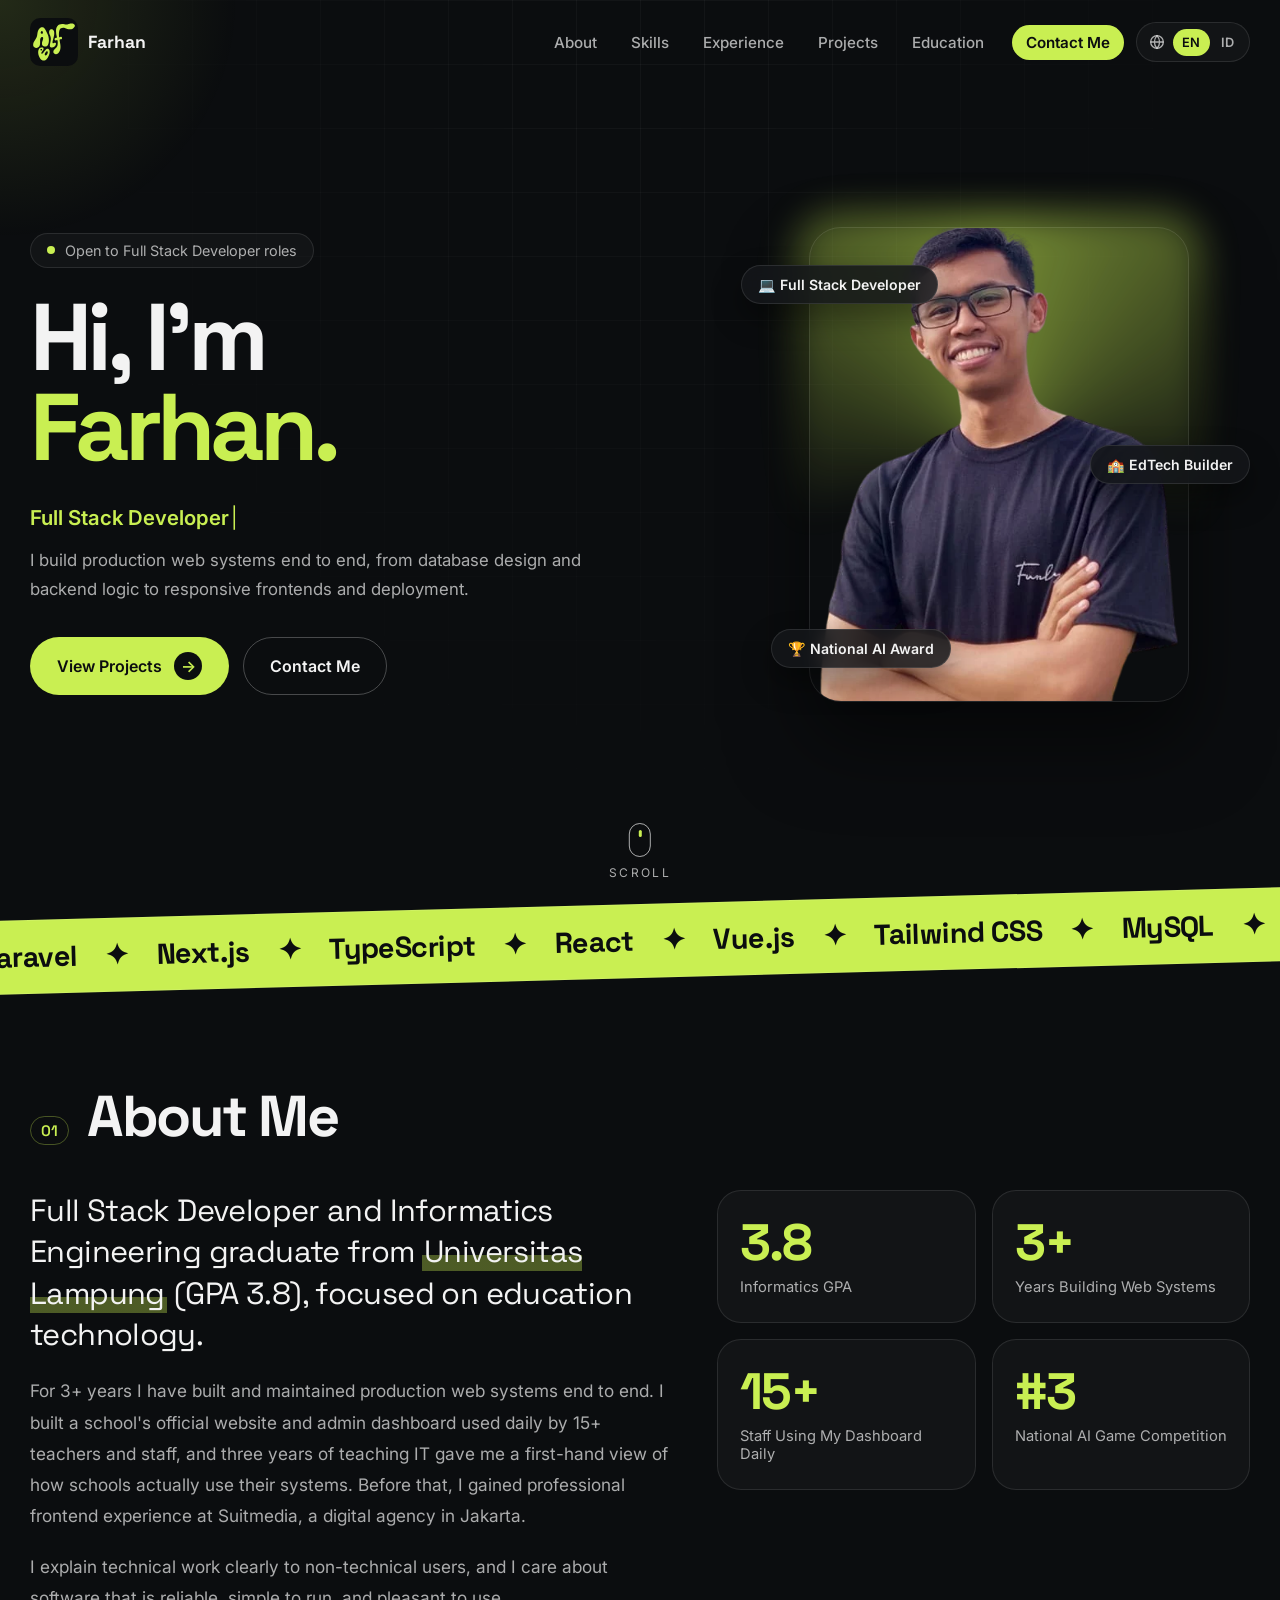
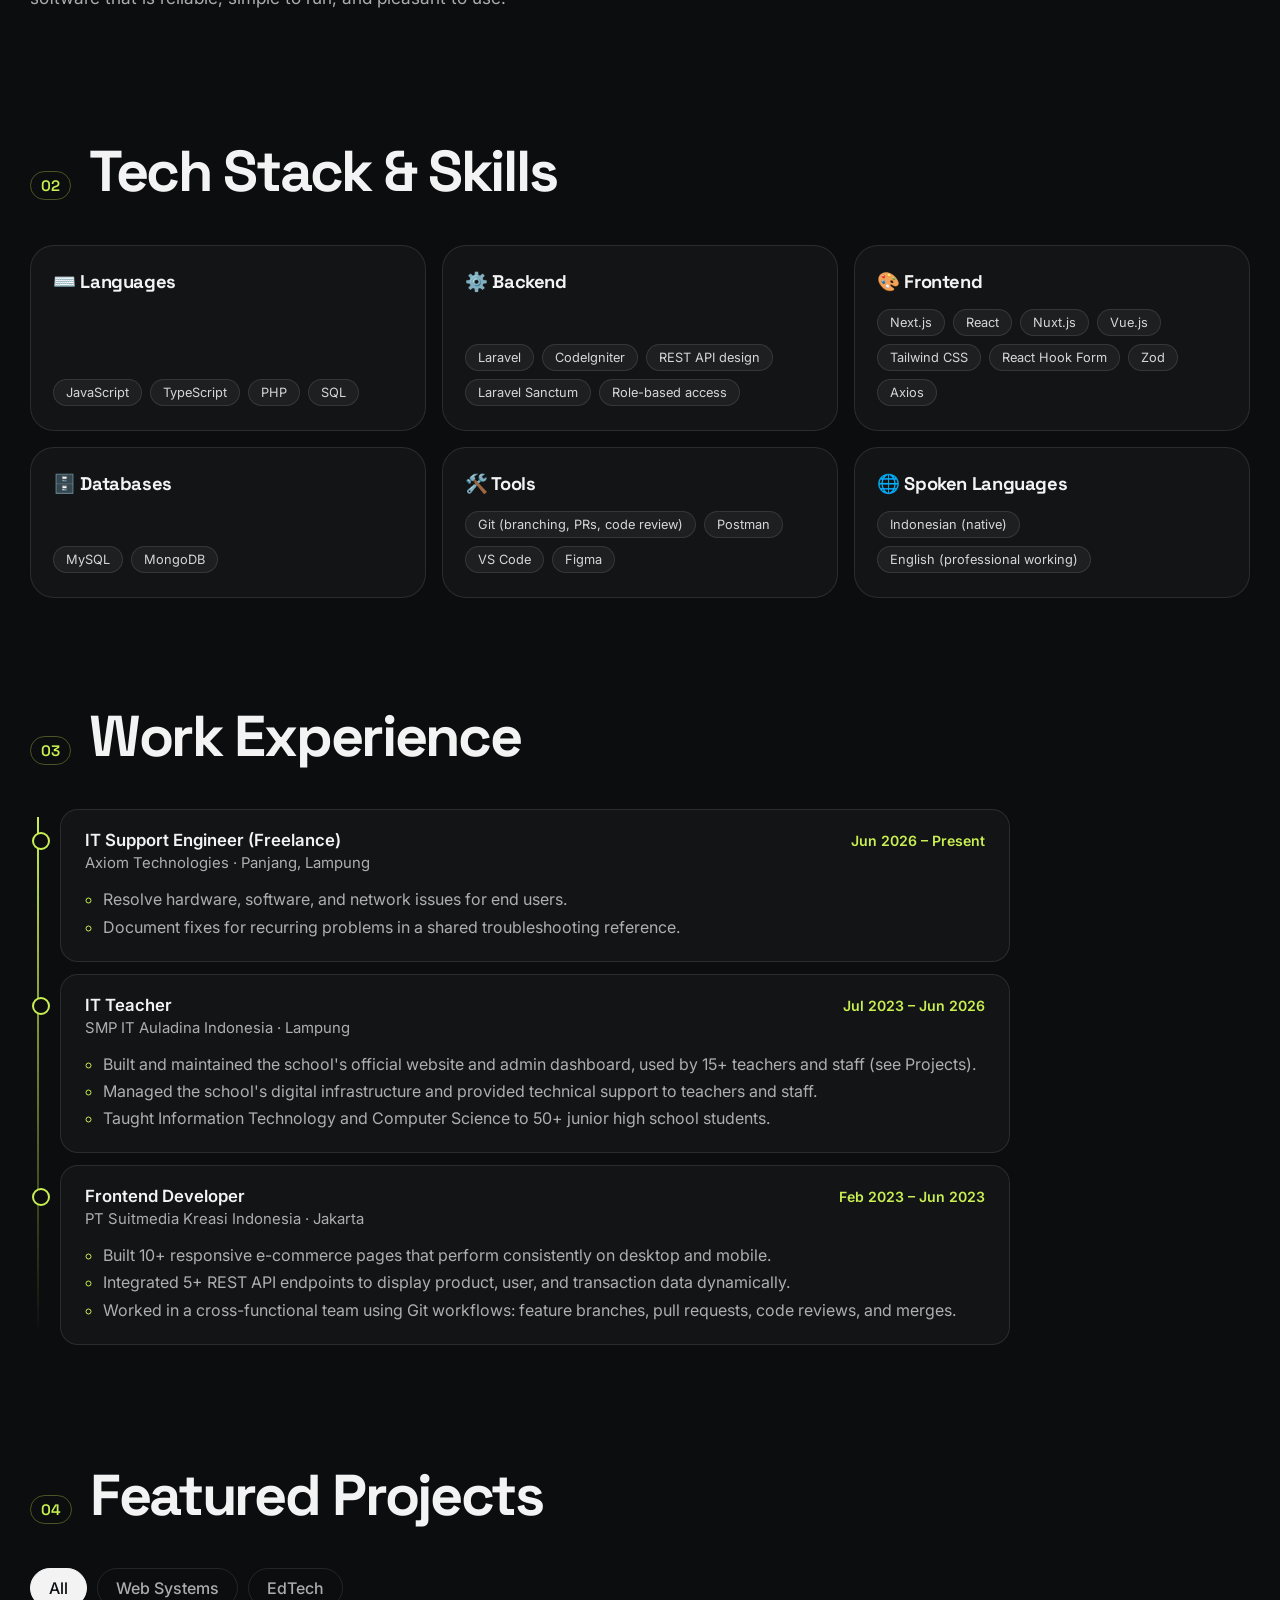
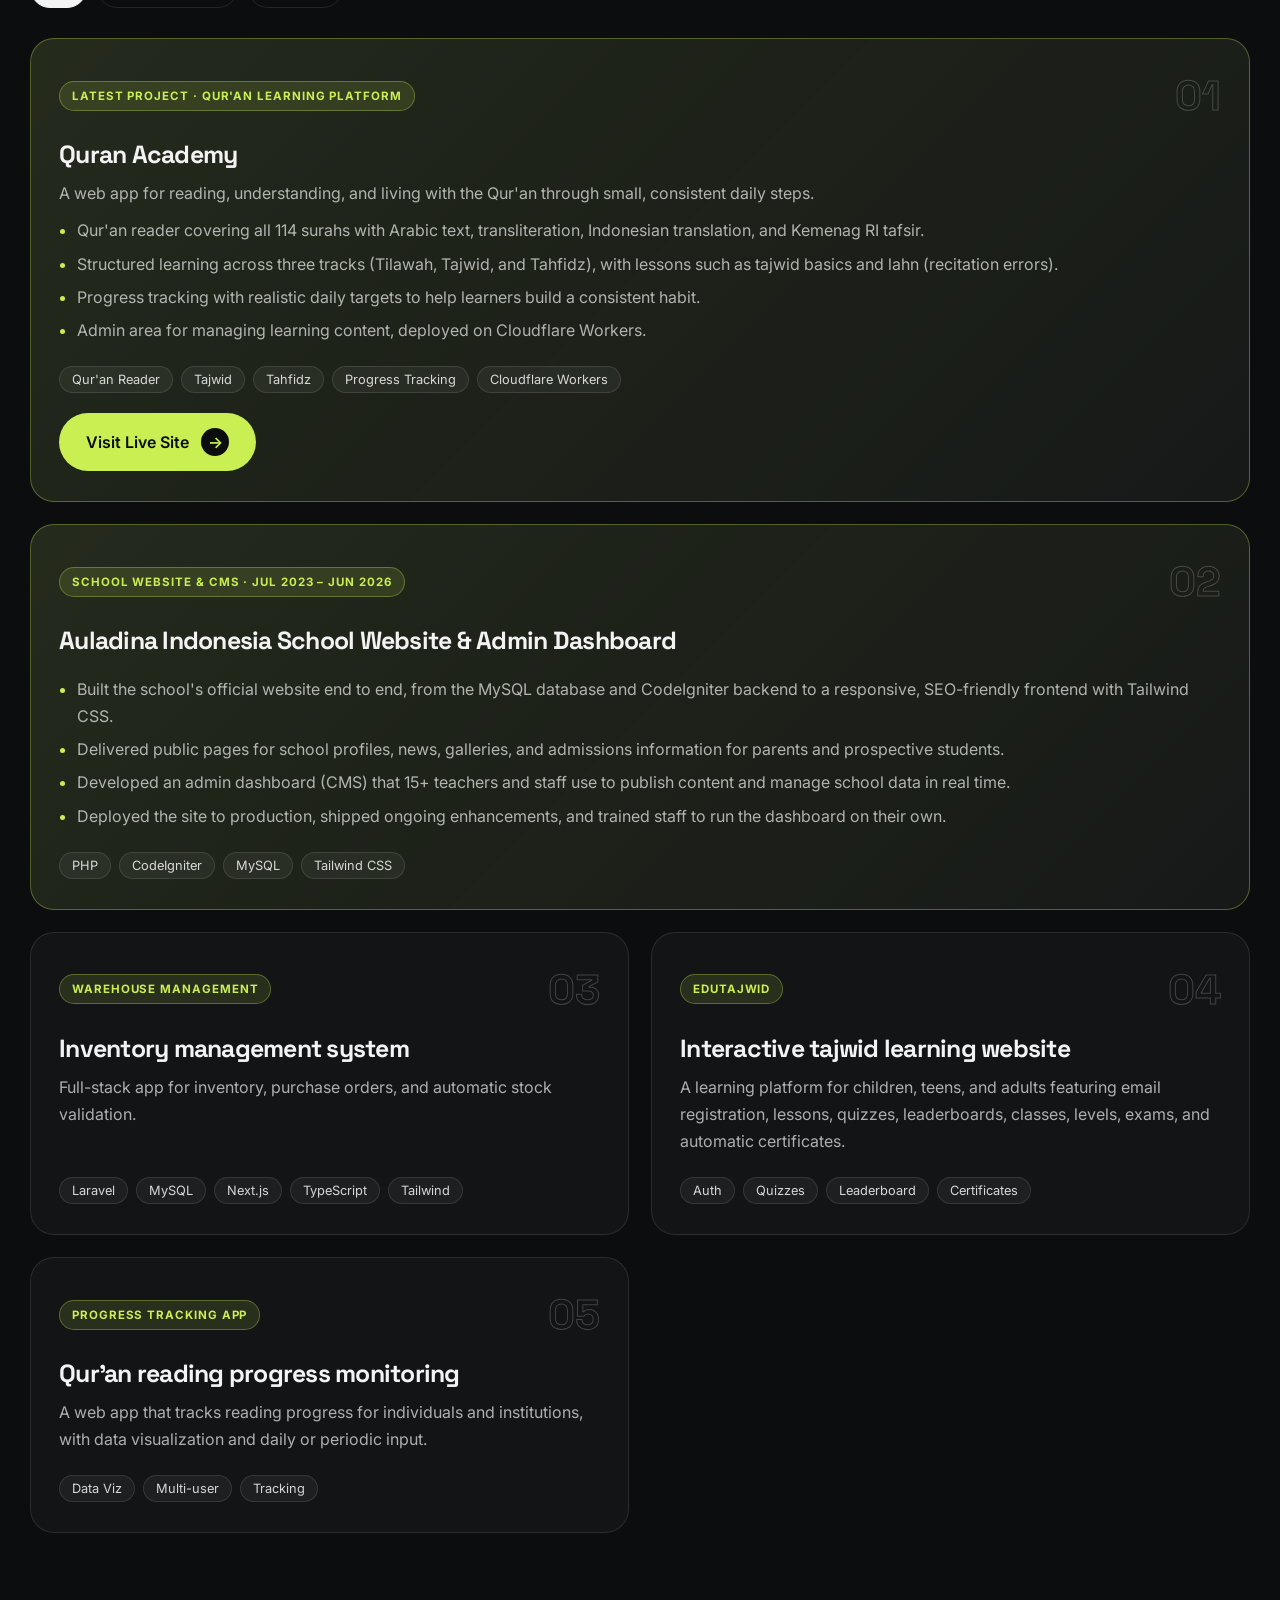
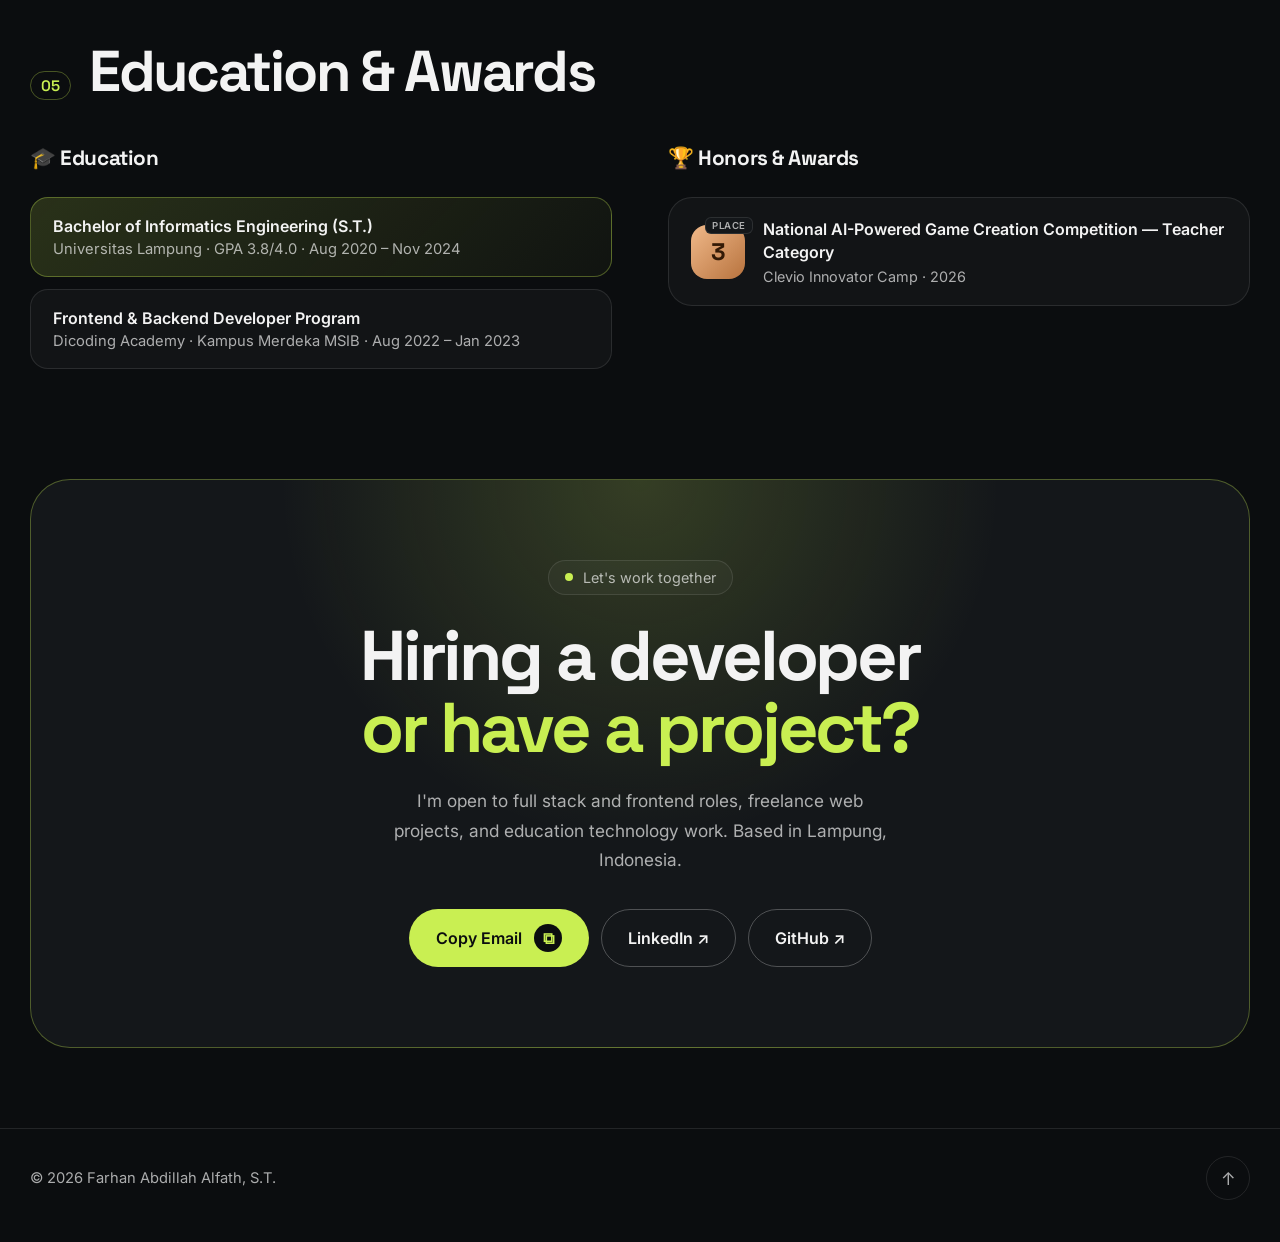
==== commit 95c1d0a7: "edit project" ====
--- a/index.html
+++ b/index.html
@@ -365,13 +365,62 @@
         <div class="project-grid">
           <article
             class="project-card project-featured tilt reveal"
+            data-cat="edu"
+          >
+            <div class="project-top">
+              <span class="project-tag" data-i18n="qa.tag"
+                >Latest Project · Qur'an Learning Platform</span
+              >
+              <span class="project-num">01</span>
+            </div>
+            <h3>Quran Academy</h3>
+            <p data-i18n="qa.desc">
+              A web app for reading, understanding, and living with the Qur'an
+              through small, consistent daily steps.
+            </p>
+            <ul class="project-points" data-i18n="qa.points">
+              <li>
+                Qur'an reader covering all 114 surahs with Arabic text,
+                transliteration, Indonesian translation, and Kemenag RI tafsir.
+              </li>
+              <li>
+                Structured learning across three tracks (Tilawah, Tajwid, and
+                Tahfidz), with lessons such as tajwid basics and lahn
+                (recitation errors).
+              </li>
+              <li>
+                Progress tracking with realistic daily targets to help learners
+                build a consistent habit.
+              </li>
+              <li>
+                Admin area for managing learning content, deployed on
+                Cloudflare Workers.
+              </li>
+            </ul>
+            <div class="chips" data-i18n="qa.chips">
+              <span>Qur'an Reader</span><span>Tajwid</span><span>Tahfidz</span
+              ><span>Progress Tracking</span><span>Cloudflare Workers</span>
+            </div>
+            <a
+              href="https://quran-academy.alfath7.workers.dev/"
+              target="_blank"
+              rel="noopener"
+              class="btn btn-primary magnetic project-link"
+            >
+              <span data-i18n="qa.link">Visit Live Site</span>
+              <span class="btn-icon">→</span>
+            </a>
+          </article>
+
+          <article
+            class="project-card project-featured tilt reveal"
             data-cat="system"
           >
             <div class="project-top">
               <span class="project-tag" data-i18n="p1.tag"
                 >School Website &amp; CMS · Jul 2023 – Jun 2026</span
               >
-              <span class="project-num">01</span>
+              <span class="project-num">02</span>
             </div>
             <h3 data-i18n="p1.title">
               Auladina Indonesia School Website &amp; Admin Dashboard
@@ -406,7 +455,7 @@
               <span class="project-tag" data-i18n="p2.tag"
                 >Warehouse Management</span
               >
-              <span class="project-num">02</span>
+              <span class="project-num">03</span>
             </div>
             <h3 data-i18n="p2.title">Inventory management system</h3>
             <p data-i18n="p2.desc">
@@ -422,7 +471,7 @@
           <article class="project-card tilt reveal" data-cat="edu">
             <div class="project-top">
               <span class="project-tag">Edutajwid</span>
-              <span class="project-num">03</span>
+              <span class="project-num">04</span>
             </div>
             <h3 data-i18n="p3.title">Interactive tajwid learning website</h3>
             <p data-i18n="p3.desc">
@@ -441,7 +490,7 @@
               <span class="project-tag" data-i18n="p4.tag"
                 >Progress Tracking App</span
               >
-              <span class="project-num">04</span>
+              <span class="project-num">05</span>
             </div>
             <h3 data-i18n="p4.title">Qur'an reading progress monitoring</h3>
             <p data-i18n="p4.desc">
--- a/styles.css
+++ b/styles.css
@@ -1408,6 +1408,11 @@
   margin-top: 6px;
 }
 
+.project-link {
+  margin-top: 20px;
+  align-self: flex-start;
+}
+
 @media (max-width: 960px) {
   .skills-grid {
     grid-template-columns: repeat(2, minmax(0, 1fr));
